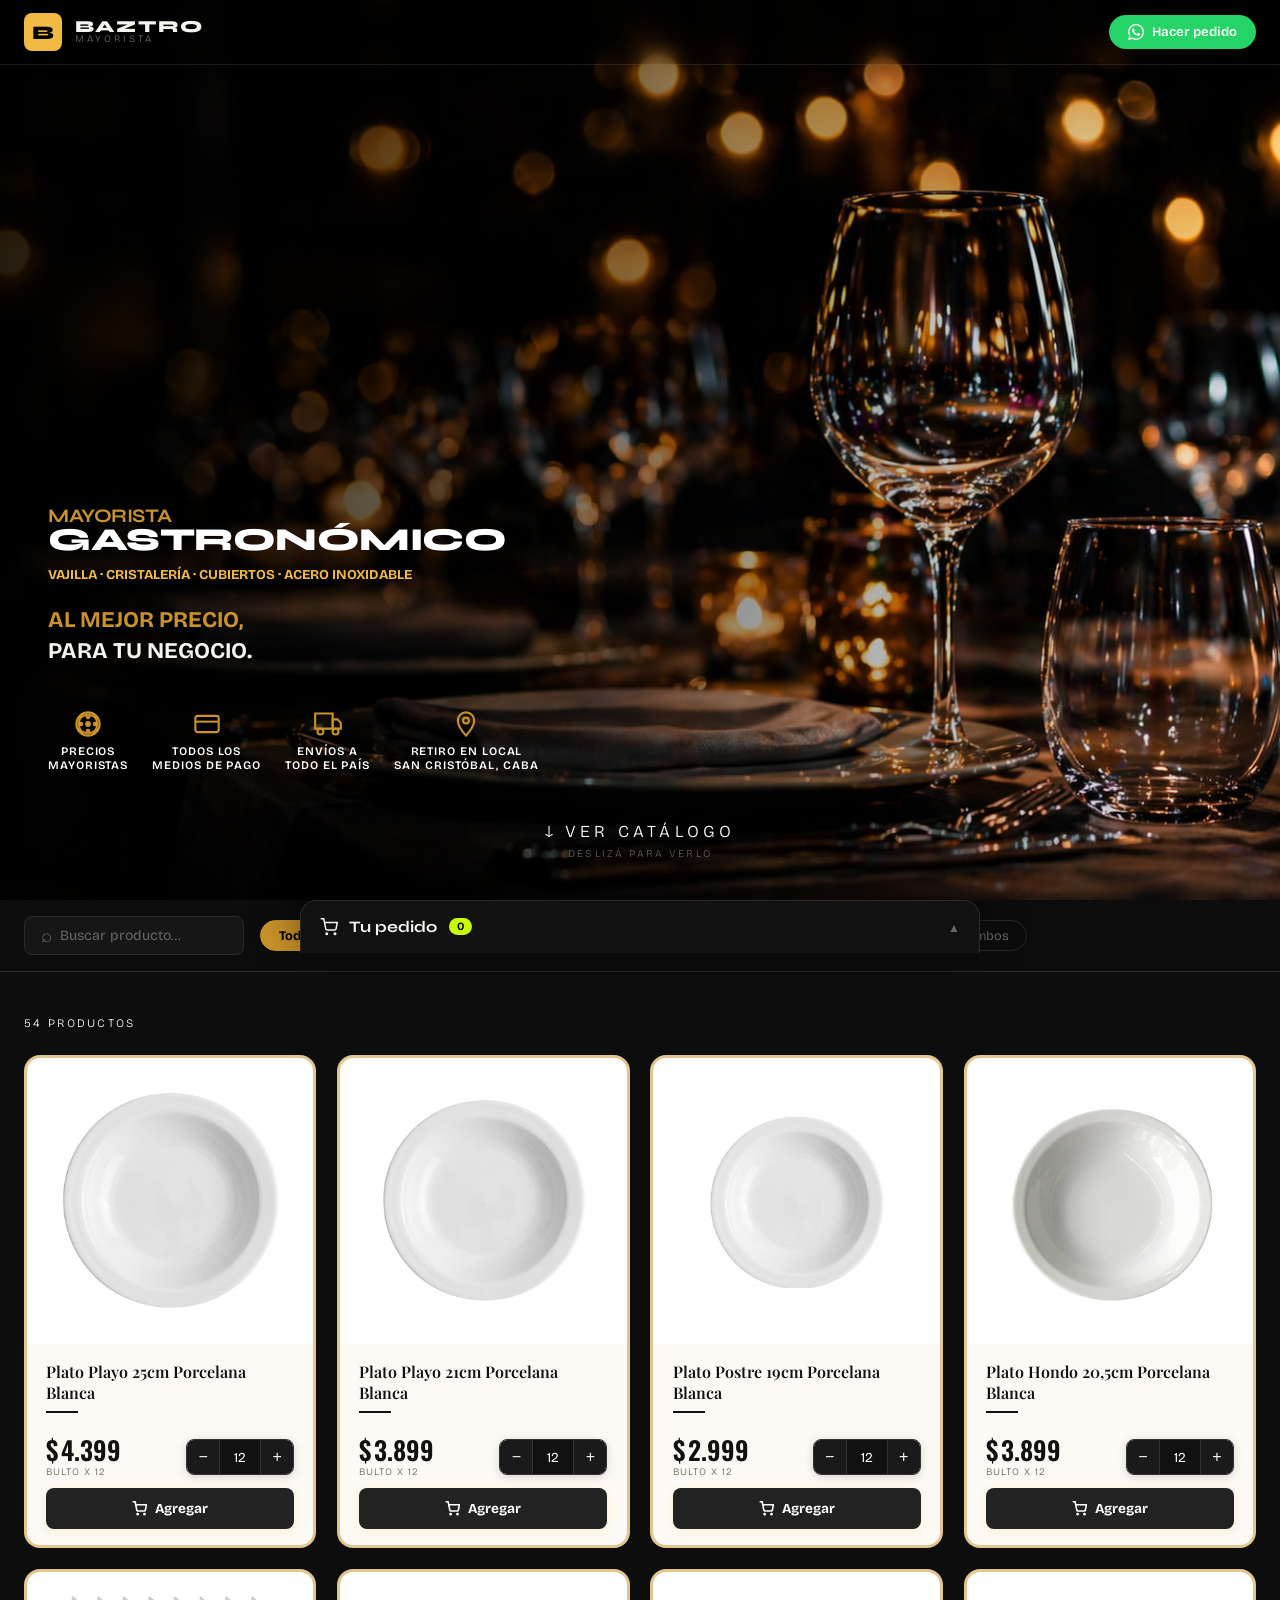
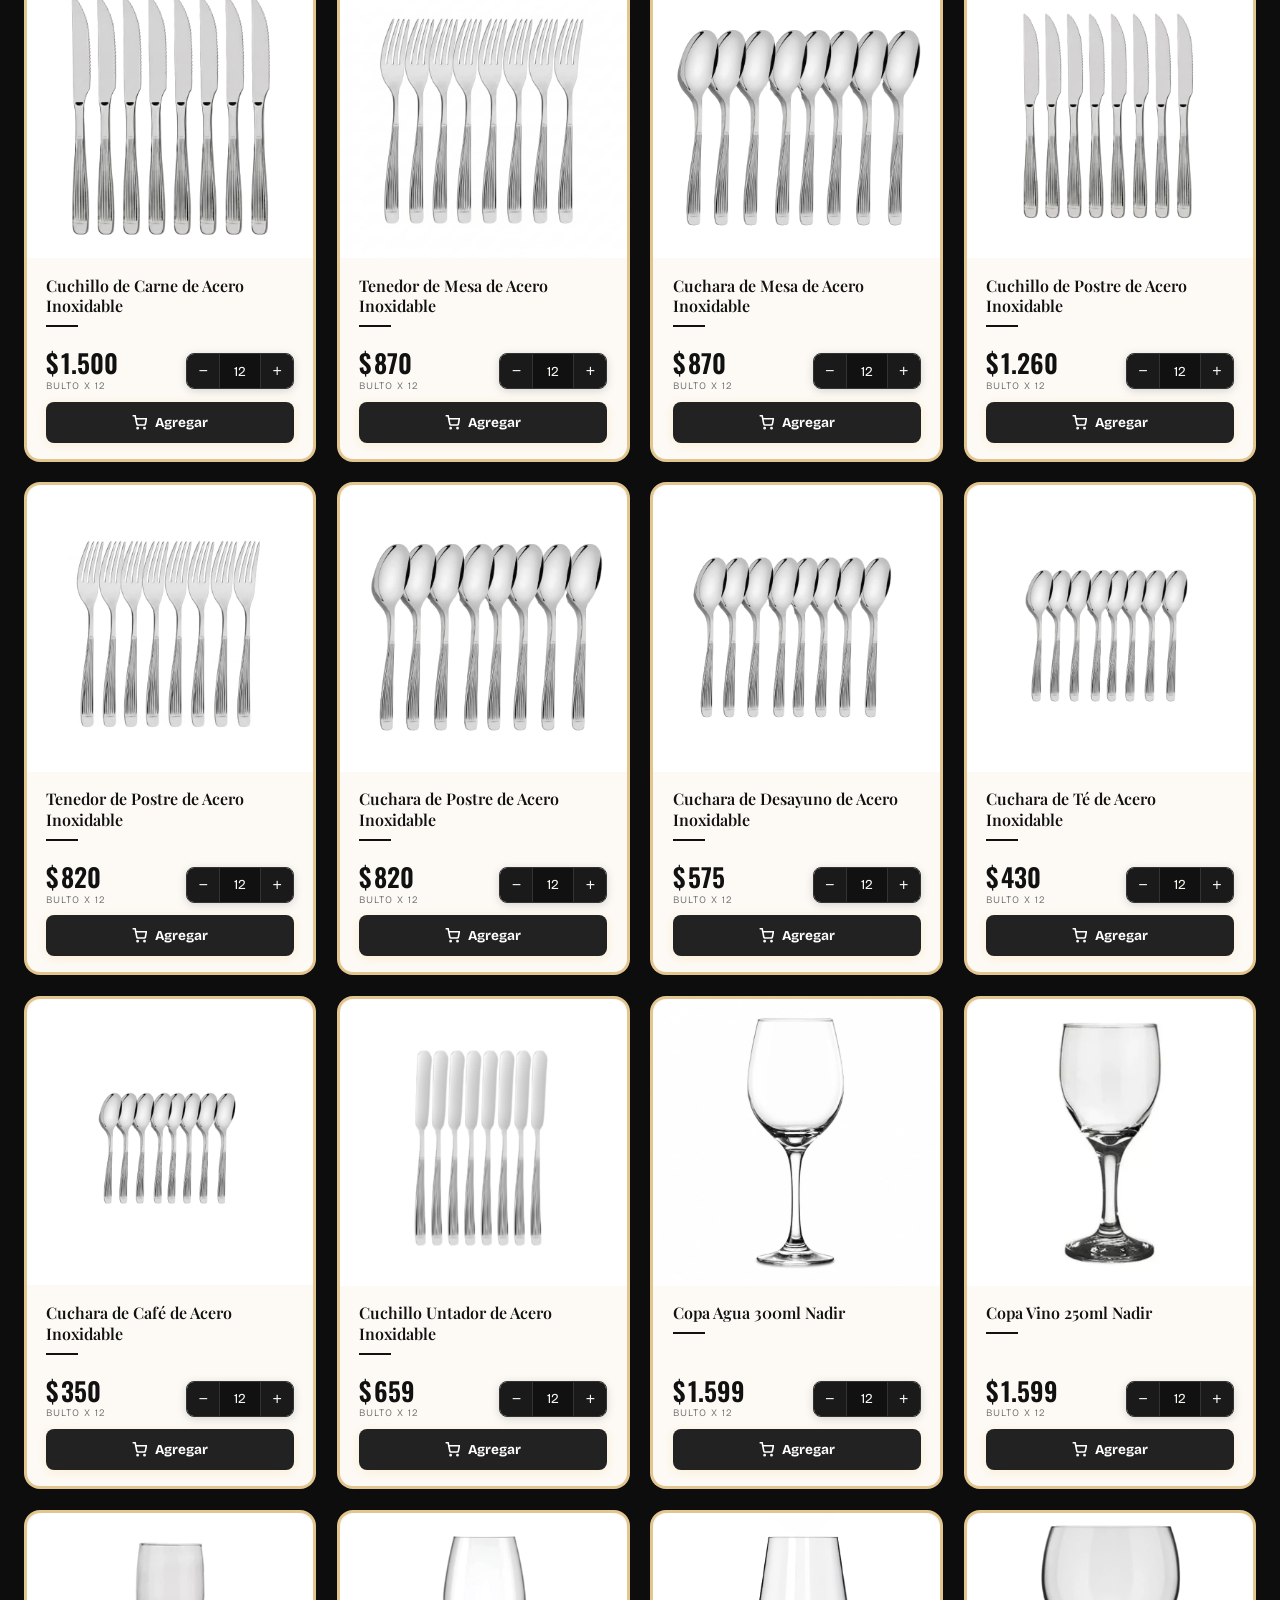
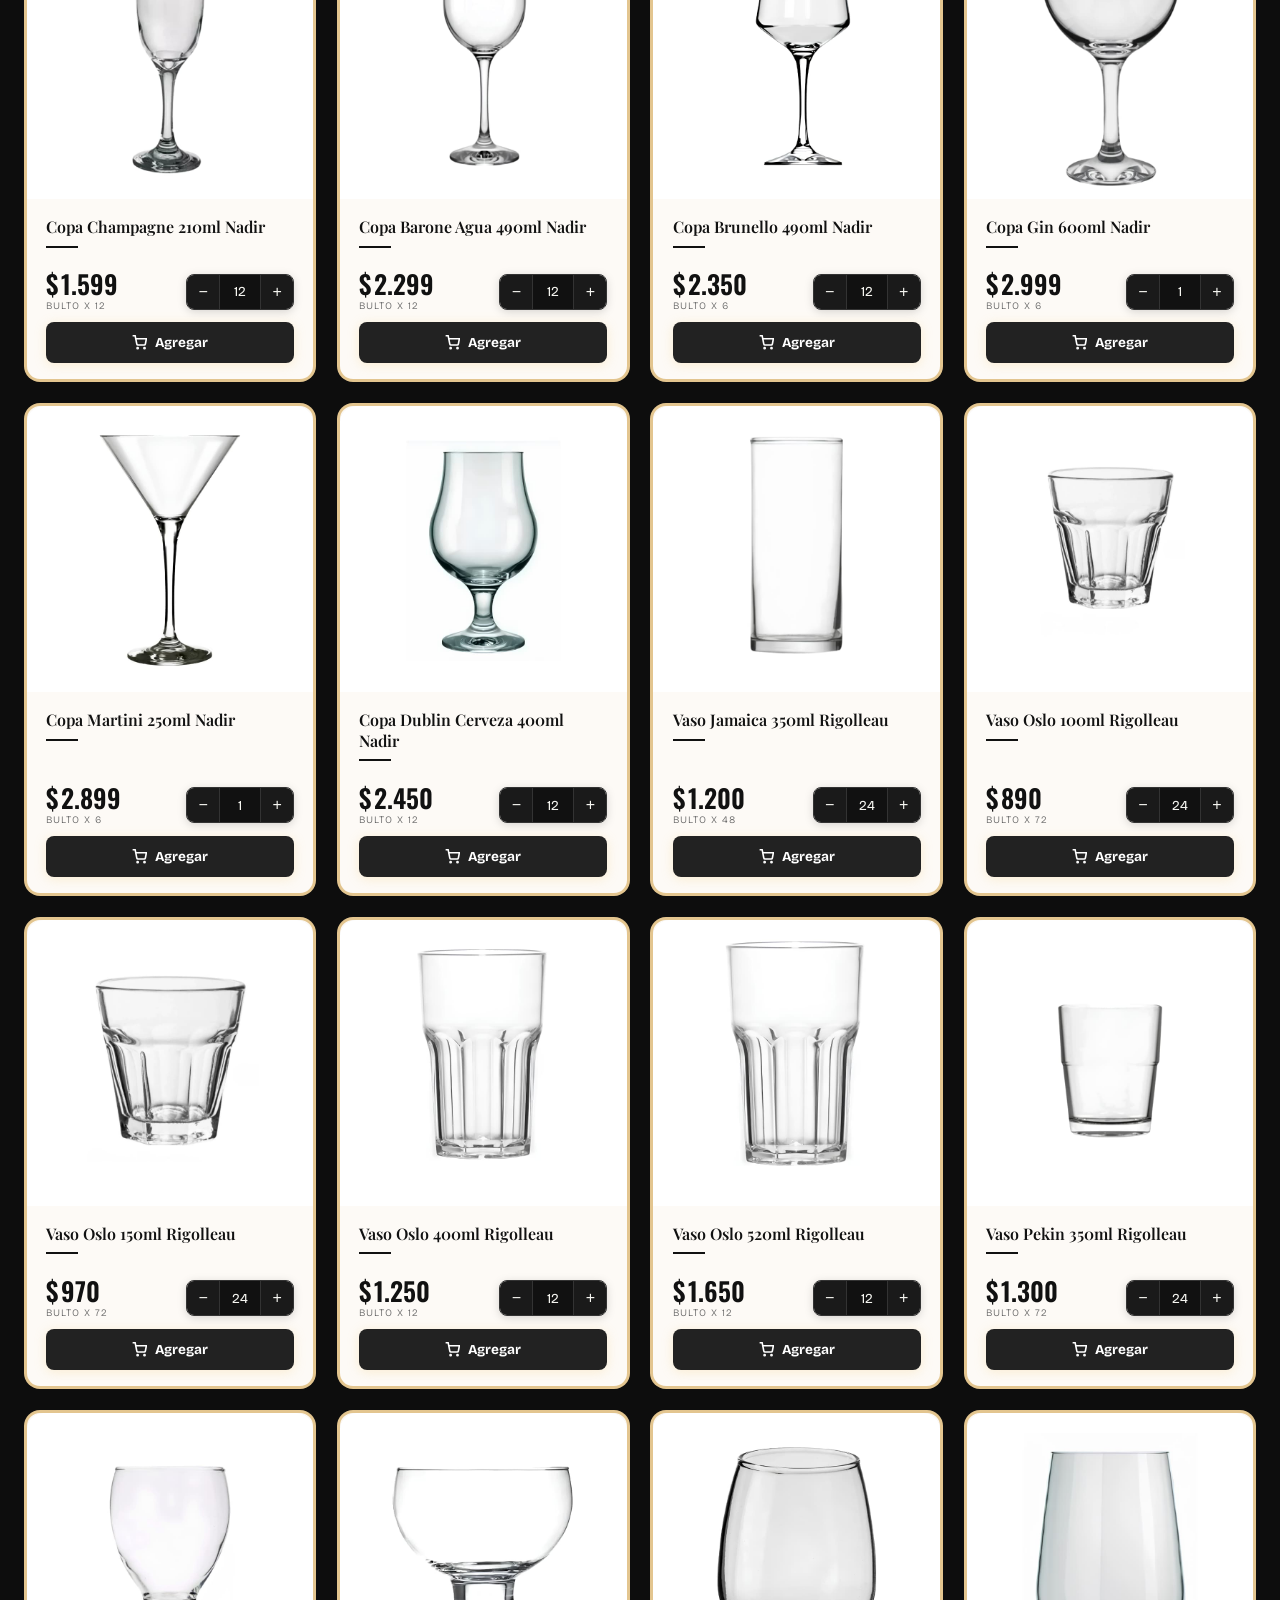
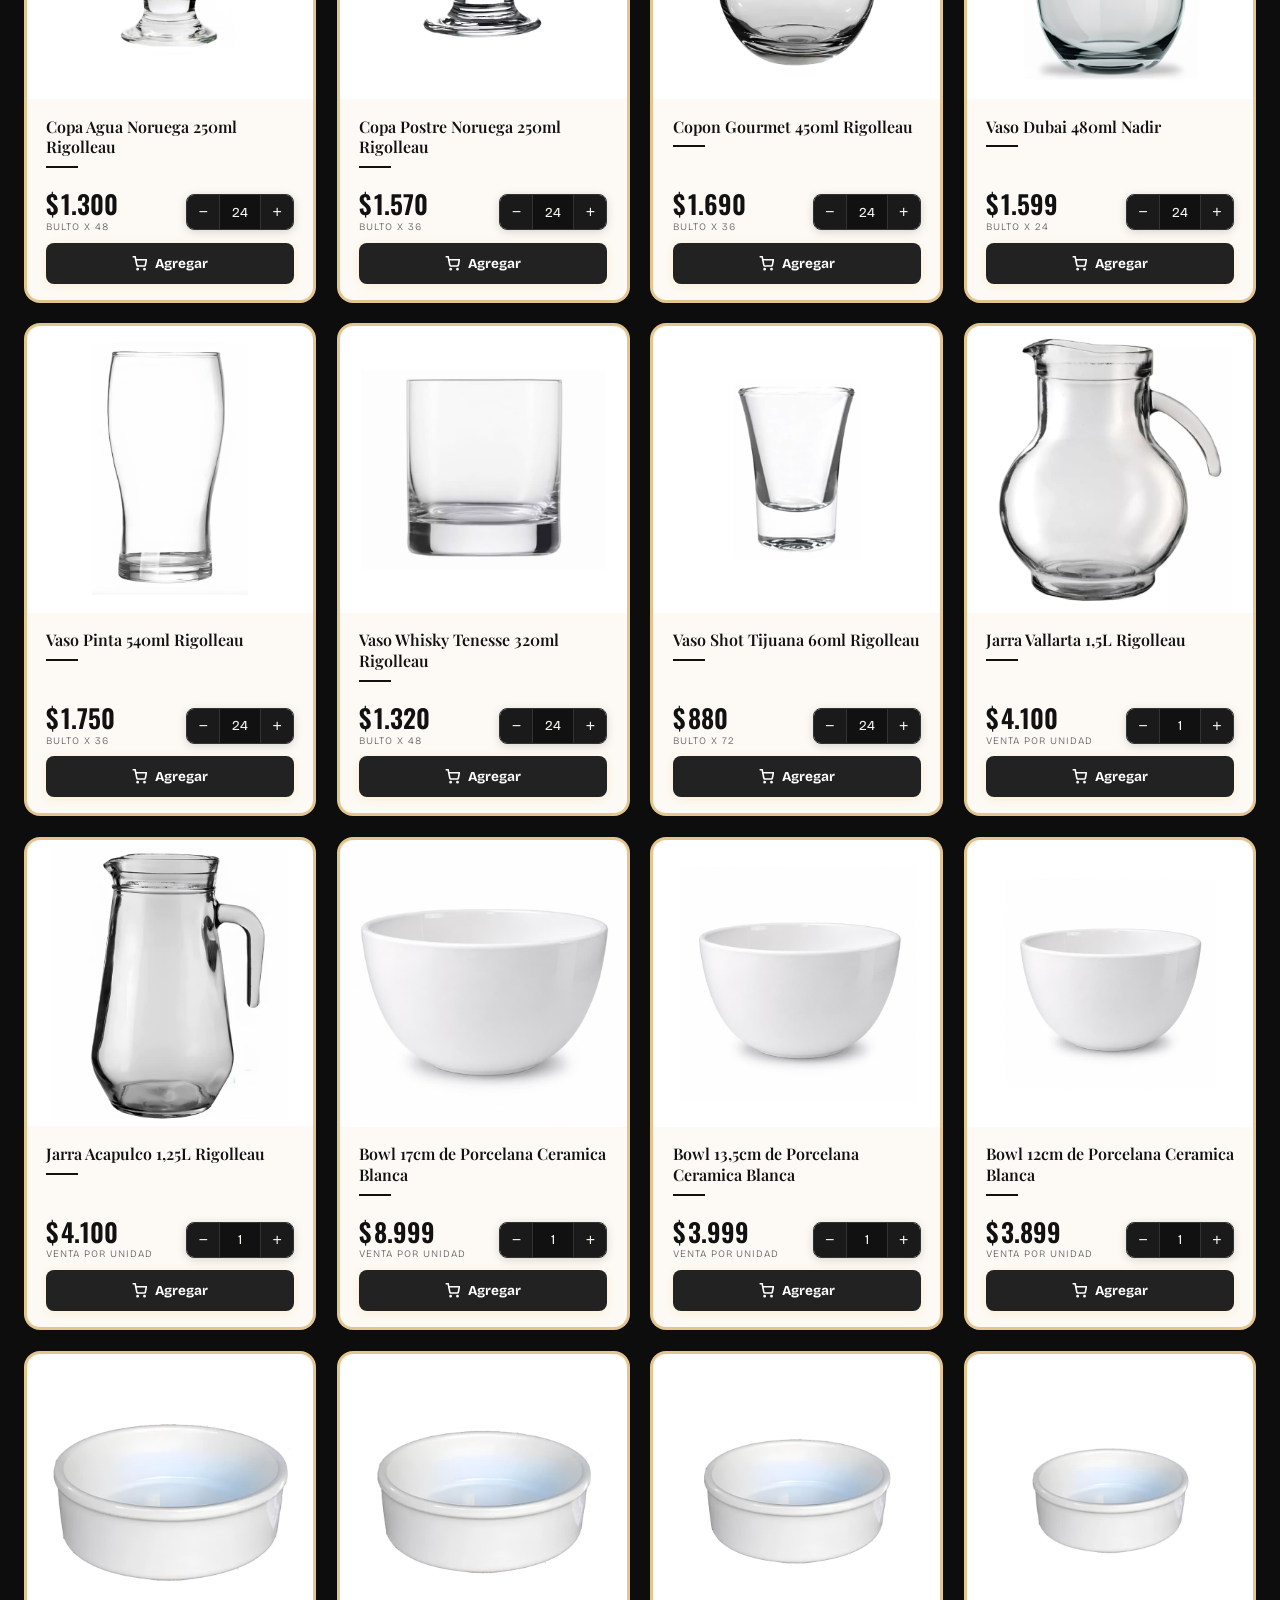
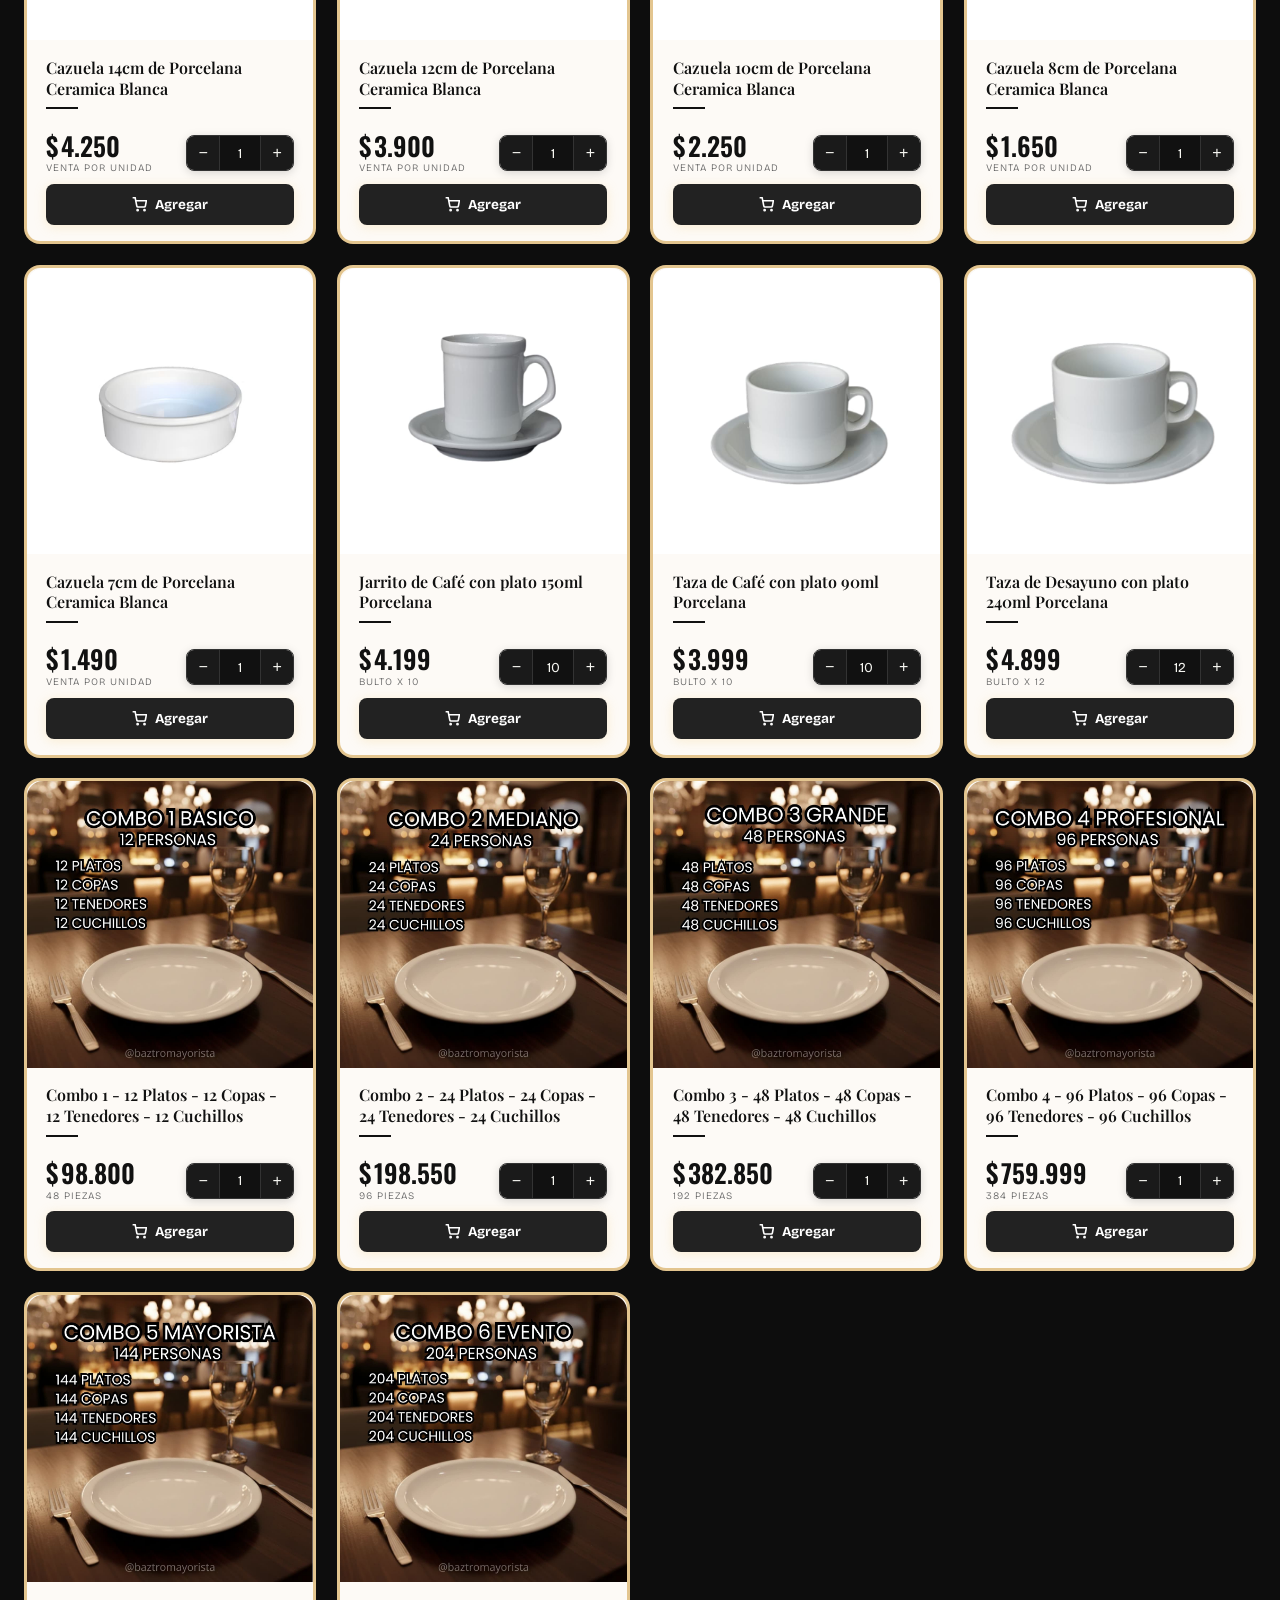
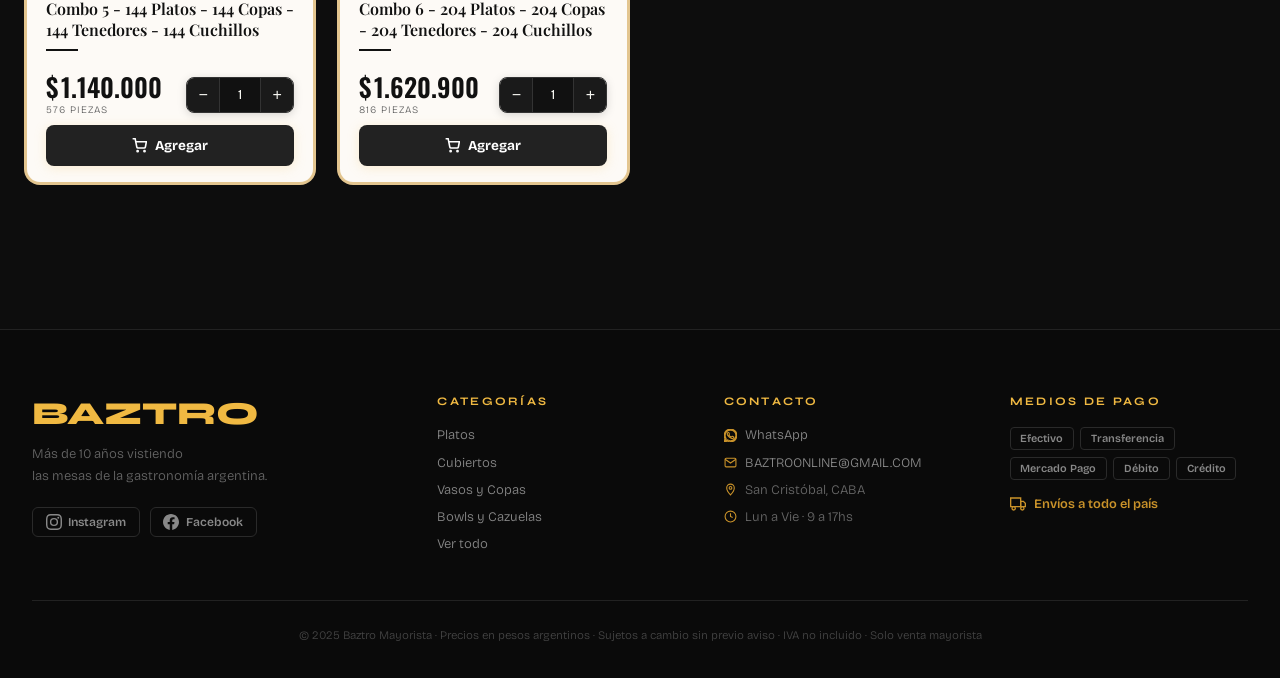
==== index.html @ b4d5a61d "fix: corregi las animaciones y lo del celular" ====
<!DOCTYPE html>
<html lang="es">
<head>
  <meta charset="UTF-8"/>
  <meta name="viewport" content="width=device-width, initial-scale=1.0"/>
  <title>Baztro Mayorista</title>
  <link rel="preconnect" href="https://fonts.googleapis.com">
  <link href="https://fonts.googleapis.com/css2?family=Syne:wght@400;700;800&family=Bricolage+Grotesque:wght@300;400;600;800&family=Oswald:wght@400;600&family=Playfair+Display:wght@600;700&display=swap" rel="stylesheet">
  <link rel="stylesheet" href="style.css"/>
</head>
<body>

  <!-- HERO -->
  <section class="hero" style="background-image: url('/img/header2.jpg')">  
    <header>
    <div class="header-inner">
      <div class="logo">
        <div class="logo-mark">B</div>
        <div class="logo-text">
          <span class="l1">BAZTRO</span>
          <span class="l2">mayorista</span>
        </div>
      </div>
      <a class="wpp-pill" href="https://wa.me/5491168660232?text=Hola!%20Quiero%20hacer%20un%20pedido" target="_blank">
        <svg width="16" height="16" viewBox="0 0 24 24" fill="currentColor"><path d="M17.472 14.382c-.297-.149-1.758-.867-2.03-.967-.273-.099-.471-.148-.67.15-.197.297-.767.966-.94 1.164-.173.199-.347.223-.644.075-.297-.15-1.255-.463-2.39-1.475-.883-.788-1.48-1.761-1.653-2.059-.173-.297-.018-.458.13-.606.134-.133.298-.347.446-.52.149-.174.198-.298.298-.497.099-.198.05-.371-.025-.52-.075-.149-.669-1.612-.916-2.207-.242-.579-.487-.5-.669-.51-.173-.008-.371-.01-.57-.01-.198 0-.52.074-.792.372-.272.297-1.04 1.016-1.04 2.479 0 1.462 1.065 2.875 1.213 3.074.149.198 2.096 3.2 5.077 4.487.709.306 1.262.489 1.694.625.712.227 1.36.195 1.871.118.571-.085 1.758-.719 2.006-1.413.248-.694.248-1.289.173-1.413-.074-.124-.272-.198-.57-.347m-5.421 7.403h-.004a9.87 9.87 0 01-5.031-1.378l-.361-.214-3.741.982.998-3.648-.235-.374a9.86 9.86 0 01-1.51-5.26c.001-5.45 4.436-9.884 9.888-9.884 2.64 0 5.122 1.03 6.988 2.898a9.825 9.825 0 012.893 6.994c-.003 5.45-4.437 9.884-9.885 9.884m8.413-18.297A11.815 11.815 0 0012.05 0C5.495 0 .16 5.335.157 11.892c0 2.096.547 4.142 1.588 5.945L.057 24l6.305-1.654a11.882 11.882 0 005.683 1.448h.005c6.554 0 11.89-5.335 11.893-11.893a11.821 11.821 0 00-3.48-8.413z"/></svg>
        Hacer pedido
      </a>
    </div>
  </header>
    <div class="hero-overlay"></div>
    <div class="hero-content">
      <h1>
        <span class="line1">MAYORISTA</span>
        <span class="line2">GASTRONÓMICO</span>
      </h1>
      <p>VAJILLA · CRISTALERÍA · CUBIERTOS · ACERO INOXIDABLE</p>
      <p class="hero-slogan">AL MEJOR PRECIO,<br><strong>PARA TU NEGOCIO.</strong></p>
    
    <div class="hero-features">
  <div class="hero-feature">
    <svg width="28" height="28" viewBox="0 0 24 24" fill="none" stroke="#C9922A" stroke-width="1.8"><path d="M12 2C6.48 2 2 6.48 2 12s4.48 10 10 10 10-4.48 10-10S17.52 2 12 2zm1 17.93V18c0-.55-.45-1-1-1s-1 .45-1 1v1.93C7.06 19.48 4.52 16.94 4.07 13H6c.55 0 1-.45 1-1s-.45-1-1-1H4.07C4.52 7.06 7.06 4.52 11 4.07V6c0 .55.45 1 1 1s1-.45 1-1V4.07C16.94 4.52 19.48 7.06 19.93 11H18c-.55 0-1 .45-1 1s.45 1 1 1h1.93c-.45 3.94-2.99 6.48-6.93 6.93z"/><circle cx="12" cy="12" r="2.5" fill="#C9922A" stroke="none"/></svg>
    <span>Precios<br>mayoristas</span>
  </div>
  <div class="hero-feature">
    <svg width="28" height="28" viewBox="0 0 24 24" fill="none" stroke="#C9922A" stroke-width="1.8"><rect x="2" y="5" width="20" height="14" rx="2"/><path d="M2 10h20"/></svg>
    <span>Todos los<br>medios de pago</span>
  </div>
  <div class="hero-feature">
    <svg width="28" height="28" viewBox="0 0 24 24" fill="none" stroke="#C9922A" stroke-width="1.8"><path d="M1 3h15v13H1z"/><path d="M16 8h4l3 3v5h-7V8z"/><circle cx="5.5" cy="18.5" r="2.5"/><circle cx="18.5" cy="18.5" r="2.5"/></svg>
    <span>Envíos a<br>todo el país</span>
  </div>
  <div class="hero-feature">
    <svg width="28" height="28" viewBox="0 0 24 24" fill="none" stroke="#C9922A" stroke-width="1.8"><path d="M12 2C8.13 2 5 5.13 5 9c0 5.25 7 13 7 13s7-7.75 7-13c0-3.87-3.13-7-7-7z"/><circle cx="12" cy="9" r="2.5"/></svg>
    <span>Retiro en local<br>San Cristóbal, CABA</span>
  </div>
</div>
</div>
    <div class="hero-scroll-hint">
    <span>↓ ver catálogo</span>
    <span class="scroll-sub">deslizá para verlo</span>
    </div>
  </section>

  <!-- FILTROS -->
  <section class="filters-bar">
    <div class="filters-inner">
      <div class="search-box">
        <span>⌕</span>
        <input id="buscador" type="text" placeholder="Buscar producto…" autocomplete="off"/>
      </div>
      <div class="pills" id="catPills">
        <button class="pill active" data-cat="todos">Todo</button>
        <button class="pill" data-cat="platos">Platos</button> 
        <button class="pill" data-cat="cubiertos">Cubiertos</button>
        <button class="pill" data-cat="vasos_y_copas">Vasos y Copas</button>
        <button class="pill" data-cat="bowls">Bowls y Cazuelas</button>
        <button class="pill" data-cat="cafeteria">Cafetería</button>
        <button class="pill" data-cat="combos">Kits y Combos</button>
      </div>
    </div>
  </section>

  <!-- GRID -->
  <main id="main">
    <div class="grid-header">
      <span id="count-label"></span>
    </div>
    <div class="grid" id="grid"></div>
    <div class="empty" id="empty" style="display:none">
      <div class="empty-icon">🔍</div>
      <p>Sin resultados para esa búsqueda</p>
    </div>
  </main>

  <!-- FOOTER -->
<!-- FOOTER -->
<footer>
  <div class="footer-inner">

    <!-- TOP -->
    <div class="footer-top">
      <div class="footer-brand">
        <div class="footer-logo">BAZTRO</div>
        <p class="footer-slogan">Más de 10 años vistiendo<br>las mesas de la gastronomía argentina.</p>
        <div class="footer-social">
          <a href="https://instagram.com/baztromayorista" target="_blank" class="social-btn">
            <svg width="16" height="16" viewBox="0 0 24 24" fill="currentColor"><path d="M12 2.163c3.204 0 3.584.012 4.85.07 3.252.148 4.771 1.691 4.919 4.919.058 1.265.069 1.645.069 4.849 0 3.205-.012 3.584-.069 4.849-.149 3.225-1.664 4.771-4.919 4.919-1.266.058-1.644.07-4.85.07-3.204 0-3.584-.012-4.849-.07-3.26-.149-4.771-1.699-4.919-4.92-.058-1.265-.07-1.644-.07-4.849 0-3.204.013-3.583.07-4.849.149-3.227 1.664-4.771 4.919-4.919 1.266-.057 1.645-.069 4.849-.069zM12 0C8.741 0 8.333.014 7.053.072 2.695.272.273 2.69.073 7.052.014 8.333 0 8.741 0 12c0 3.259.014 3.668.072 4.948.2 4.358 2.618 6.78 6.98 6.98C8.333 23.986 8.741 24 12 24c3.259 0 3.668-.014 4.948-.072 4.354-.2 6.782-2.618 6.979-6.98.059-1.28.073-1.689.073-4.948 0-3.259-.014-3.667-.072-4.947-.196-4.354-2.617-6.78-6.979-6.98C15.668.014 15.259 0 12 0zm0 5.838a6.162 6.162 0 100 12.324 6.162 6.162 0 000-12.324zM12 16a4 4 0 110-8 4 4 0 010 8zm6.406-11.845a1.44 1.44 0 100 2.881 1.44 1.44 0 000-2.881z"/></svg>
            Instagram
          </a>
          <a href="https://facebook.com/profile.php?id=61582223437308" target="_blank" class="social-btn">
            <svg width="16" height="16" viewBox="0 0 24 24" fill="currentColor"><path d="M24 12.073c0-6.627-5.373-12-12-12s-12 5.373-12 12c0 5.99 4.388 10.954 10.125 11.854v-8.385H7.078v-3.47h3.047V9.43c0-3.007 1.792-4.669 4.533-4.669 1.312 0 2.686.235 2.686.235v2.953H15.83c-1.491 0-1.956.925-1.956 1.874v2.25h3.328l-.532 3.47h-2.796v8.385C19.612 23.027 24 18.062 24 12.073z"/></svg>
            Facebook
          </a>
        </div>
      </div>

      <div class="footer-col">
        <h4>Categorías</h4>
        <ul>
          <li><a href="#" onclick="filtrarDesdeFooter('platos')">Platos</a></li>
          <li><a href="#" onclick="filtrarDesdeFooter('cubiertos')">Cubiertos</a></li>
          <li><a href="#" onclick="filtrarDesdeFooter('vasos')">Vasos y Copas</a></li>
          <li><a href="#" onclick="filtrarDesdeFooter('otros')">Bowls y Cazuelas</a></li>
          <li><a href="#" onclick="filtrarDesdeFooter('todos')">Ver todo</a></li>
        </ul>
      </div>

      <div class="footer-col">
        <h4>Contacto</h4>
        <ul>
          <li>
            <svg width="13" height="13" viewBox="0 0 24 24" fill="none" stroke="currentColor" stroke-width="2"><path d="M17.472 14.382c-.297-.149-1.758-.867-2.03-.967-.273-.099-.471-.148-.67.15-.197.297-.767.966-.94 1.164-.173.199-.347.223-.644.075-.297-.15-1.255-.463-2.39-1.475-.883-.788-1.48-1.761-1.653-2.059-.173-.297-.018-.458.13-.606.134-.133.298-.347.446-.52.149-.174.198-.298.298-.497.099-.198.05-.371-.025-.52-.075-.149-.669-1.612-.916-2.207-.242-.579-.487-.5-.669-.51-.173-.008-.371-.01-.57-.01-.198 0-.52.074-.792.372-.272.297-1.04 1.016-1.04 2.479 0 1.462 1.065 2.875 1.213 3.074.149.198 2.096 3.2 5.077 4.487.709.306 1.262.489 1.694.625.712.227 1.36.195 1.871.118.571-.085 1.758-.719 2.006-1.413.248-.694.248-1.289.173-1.413-.074-.124-.272-.198-.57-.347m-5.421 7.403h-.004a9.87 9.87 0 01-5.031-1.378l-.361-.214-3.741.982.998-3.648-.235-.374a9.86 9.86 0 01-1.51-5.26c.001-5.45 4.436-9.884 9.888-9.884 2.64 0 5.122 1.03 6.988 2.898a9.825 9.825 0 012.893 6.994c-.003 5.45-4.437 9.884-9.885 9.884m8.413-18.297A11.815 11.815 0 0012.05 0C5.495 0 .16 5.335.157 11.892c0 2.096.547 4.142 1.588 5.945L.057 24l6.305-1.654a11.882 11.882 0 005.683 1.448h.005c6.554 0 11.89-5.335 11.893-11.893a11.821 11.821 0 00-3.48-8.413z"/></svg>
            <a href="https://wa.me/5491168660232" target="_blank">WhatsApp</a>
          </li>
          <li>
            <svg width="13" height="13" viewBox="0 0 24 24" fill="none" stroke="currentColor" stroke-width="2"><path d="M4 4h16c1.1 0 2 .9 2 2v12c0 1.1-.9 2-2 2H4c-1.1 0-2-.9-2-2V6c0-1.1.9-2 2-2z"/><polyline points="22,6 12,13 2,6"/></svg>
            <a href="mailto:BAZTROONLINE@GMAIL.COM">BAZTROONLINE@GMAIL.COM</a>
          </li>
          <li>
            <svg width="13" height="13" viewBox="0 0 24 24" fill="none" stroke="currentColor" stroke-width="2"><path d="M12 2C8.13 2 5 5.13 5 9c0 5.25 7 13 7 13s7-7.75 7-13c0-3.87-3.13-7-7-7z"/><circle cx="12" cy="9" r="2.5"/></svg>
            San Cristóbal, CABA
          </li>
          <li>
            <svg width="13" height="13" viewBox="0 0 24 24" fill="none" stroke="currentColor" stroke-width="2"><circle cx="12" cy="12" r="10"/><polyline points="12 6 12 12 16 14"/></svg>
            Lun a Vie · 9 a 17hs
          </li>
        </ul>
      </div>

      <div class="footer-col">
        <h4>Medios de pago</h4>
        <div class="footer-pagos">
          <span class="pago-pill">Efectivo</span>
          <span class="pago-pill">Transferencia</span>
          <span class="pago-pill">Mercado Pago</span>
          <span class="pago-pill">Débito</span>
          <span class="pago-pill">Crédito</span>
        </div>
        <div class="footer-envio">
          <svg width="16" height="16" viewBox="0 0 24 24" fill="none" stroke="#C9922A" stroke-width="2"><path d="M1 3h15v13H1z"/><path d="M16 8h4l3 3v5h-7V8z"/><circle cx="5.5" cy="18.5" r="2.5"/><circle cx="18.5" cy="18.5" r="2.5"/></svg>
          <span>Envíos a todo el país</span>
        </div>
      </div>
    </div>

    <!-- BOTTOM -->
    <div class="footer-bottom">
      <p>© 2025 Baztro Mayorista · Precios en pesos argentinos · Sujetos a cambio sin previo aviso · IVA no incluido · Solo venta mayorista</p>
    </div>

  </div>
</footer>
<!-- CARRITO FLOTANTE -->
<div class="carrito-bar" id="carrito-bar">
  <div class="carrito-header" id="carrito-toggle">
    <div class="carrito-header-left">
      <svg width="18" height="18" viewBox="0 0 24 24" fill="none" stroke="currentColor" stroke-width="2"><circle cx="9" cy="21" r="1"/><circle cx="20" cy="21" r="1"/><path d="M1 1h4l2.68 13.39a2 2 0 0 0 2 1.61h9.72a2 2 0 0 0 2-1.61L23 6H6"/></svg>
      <span>Tu pedido</span>
      <span class="carrito-badge" id="carrito-badge">0</span>
    </div>
    <div class="carrito-header-right">
      <span class="carrito-chevron">▲</span>
    </div>
  </div>
  <div class="carrito-body">
    <div class="carrito-lista" id="carrito-lista"></div>
    <div class="carrito-footer">
      <div class="descuento-bar-wrap" id="descuento-wrap"></div>
      <div class="carrito-total-row">
        <span>Total</span>
        <span class="carrito-total" id="carrito-total">$0</span>
      </div>
      <button class="carrito-wpp-btn" onclick="enviarPorWpp()">
        Enviar pedido por WhatsApp
      </button>
    </div>
  </div>
</div>
  <script src="app.js"></script>
</body>
</html>
---- style.css ----
/* ── RESET ─────────────────────────────────────────────────── */
*, *::before, *::after { box-sizing: border-box; margin: 0; padding: 0; }

/* ── TOKENS ────────────────────────────────────────────────── */
:root {
  --bg:        #0D0D0D;
  --lime:      #C8FF00;
  --coral:     #FF4D2E;
  --sky:       #00C2FF;
  --violet:    #8B5CF6;
  --pink:      #FF2D78;
  --amber:     #FFAA00;
  --white:     #F5F5F0;
  --surface:   #161616;
  --border:    #2A2A2A;
  --muted:     #666;
  --wpp:       #25D366;
  --color-bg: #F5EFE6;          /* fondo claro cálido */
  --color-surface: #FFFFFF;
  --doradofuerte: #C9922A;
  --doradoliviano: #F0B942;
  --color-text: #2E2E2E;
  --color-text-light: #6B6B6B;

  --color-accent: #C89B7B;      /* detalle elegante */

  --font-disp: 'Syne', sans-serif;
  --font-body: 'Bricolage Grotesque', sans-serif;

  /* per-category accent — cycled in JS via data-accent */
  --accent: var(--lime);
}

html { scroll-behavior: smooth; }

body {
  background: var(--bg);
  color: var(--white);
  font-family: var(--font-body);
  font-weight: 300;
  overflow-x: hidden;
  cursor: default;
}

/* ── NOISE OVERLAY ─────────────────────────────────────────── */
.noise {
  pointer-events: none;
  position: fixed;
  inset: 0;
  z-index: 9999;
  opacity: .028;
  background-image: url("data:image/svg+xml,%3Csvg viewBox='0 0 256 256' xmlns='http://www.w3.org/2000/svg'%3E%3Cfilter id='noise'%3E%3CfeTurbulence type='fractalNoise' baseFrequency='0.9' numOctaves='4' stitchTiles='stitch'/%3E%3C/filter%3E%3Crect width='100%25' height='100%25' filter='url(%23noise)'/%3E%3C/svg%3E");
  background-size: 128px;
}

/* ── HEADER ────────────────────────────────────────────────── */
header {
  position: relative;
  z-index: 2;
  width: 100%;
  background: transparent;
  border-bottom: 1px solid rgba(255,255,255,.1);
  backdrop-filter: blur(8px);
  flex-shrink: 0;
  /* esto lo saca del flujo normal del hero y lo pega arriba */
  position: absolute;
  top: 0;
  left: 0;
}

.header-inner {
  max-width: 1280px;
  margin: 0 auto;
  padding: 0 1.5rem;
  height: 64px;
  display: flex;
  align-items: center;
  justify-content: space-between;
}

.logo { 
  display: flex; align-items: center; gap: .8rem;
}

.logo-mark {
  width: 38px; height: 38px;
  background: var(--doradoliviano);
  color: #000;
  font-family: var(--font-disp);
  font-weight: 800;
  font-size: 1.2rem;
  display: flex; align-items: center; justify-content: center;
  border-radius: 8px;
  flex-shrink: 0;
}

.logo-text { display: flex; flex-direction: column; line-height: 1; }
.l1 {
  font-family: var(--font-disp);
  font-size: 1.05rem;
  font-weight: 800;
  letter-spacing: .1em;
  color: var(--white);
}
.l2 {
  font-size: .62rem;
  letter-spacing: .3em;
  color: var(--muted);
  text-transform: uppercase;
}

.wpp-pill {
  display: flex; align-items: center; gap: .5rem;
  background: var(--wpp);
  color: #fff;
  text-decoration: none;
  font-family: var(--font-body);
  font-size: .82rem;
  font-weight: 600;
  padding: .55rem 1.2rem;
  border-radius: 99px;
  transition: transform .15s, box-shadow .15s;
  box-shadow: 0 0 0 0 rgba(37,211,102,0);
}
.wpp-pill:hover {
  transform: translateY(-2px);
  box-shadow: 0 6px 24px rgba(37,211,102,.4);
}

/* ── HERO ──────────────────────────────────────────────────── */
.hero {
  position: relative;
  min-height: 100svh;
  display: flex;
  flex-direction: column;
  justify-content: flex-end;
  align-items: flex-start;
  padding: 4rem 0;
  overflow: hidden;
  background-size: cover;
  background-position: 80% center;
  background-repeat: no-repeat;
  background-color: #111;
  image-rendering: high-quality;
  
}

.hero-overlay {
  position: absolute;
  inset: 0;
  background: linear-gradient(
    to right,
    rgba(0,0,0,.85) 0%,
    rgba(0,0,0,.5) 45%,
    rgba(0,0,0,0) 100%
  );
  z-index: 1;
}

.hero-content {
  position: relative;
  z-index: 2;
  text-align: left;
  padding: 2rem 3rem 4rem;
  max-width: 60%;
}

.hero-scroll-hint {
  position: absolute;
  bottom: 2.5rem;
  left: 50%;
  transform: translateX(-50%);
  font-size: 1.05rem;
  letter-spacing: .25em;
  text-transform: uppercase;
  color: white;
  z-index: 2;
  animation: bounce 2s ease-in-out infinite;
  text-align: center;
}

.scroll-sub {
  display: block;
  font-size: .65rem;
  letter-spacing: .2em;
  text-transform: uppercase;
  color: rgba(255,255,255,.35);
  margin-top: .3rem;
}

h1 {
  font-family: var(--font-disp);
  font-weight: 800;
  line-height: .95;
  letter-spacing: -.02em;
}

.line1 {
  display: block;
  font-size: clamp(1.2rem, 1vw, 3rem);
  color: var(--doradofuerte);
  font-weight: 700;
  animation: fadeUp .6s .1s ease both;
}

.line2 {
  display: block;
  font-size: clamp(1.8rem, 2.5vw, 3rem);
  color: white;
  animation: fadeUp .6s .2s ease both;
  margin-bottom: 0.5rem;
}

.hero-content p:first-of-type {
  font-size: .85rem;
  color: var(--doradoliviano);
  line-height: 1.8;
  font-weight: 700;
  animation: fadeUp .6s .4s ease both;
  margin-bottom: 1rem;
}

.hero-slogan {
  margin-top: 1rem;
  font-size: clamp(1rem, 2.5vw, 1.4rem);
  color: var(--doradofuerte);
  line-height: 1.4;
  font-weight: 700;
}

.hero-slogan strong {
  color: var(--white);
  font-weight: 700;
}

.hero-features {
  display: flex;
  gap: 1.5rem;
  margin-top: 1.5rem;
  padding-top: 1.2rem;
}

.hero-feature {
  display: flex;
  flex-direction: column;
  align-items: center;
  gap: .4rem;
  font-size: .72rem;
  font-weight: 600;
  text-align: center;
  color: white;
  text-transform: uppercase;
  letter-spacing: .08em;
}

.hf-icon {
  font-size: 1.4rem;
}

@keyframes bounce {
  0%,100% { transform: translateX(-50%) translateY(0); }
  50%      { transform: translateX(-50%) translateY(6px); }
}

@keyframes fadeUp {
  from { opacity: 0; transform: translateY(24px); }
  to   { opacity: 1; transform: translateY(0); }
}

/* ── MOBILE ─────────────────────────────────────────────────── */
@media (max-width: 768px) {
    .hero {
    background-position: center;
    justify-content: center;
    min-height: 100svh;
    padding: 5rem 0 3rem;
  }
    .line2 {
    font-size: 1.6rem;
  }
  .grid {
    grid-template-columns: 1fr;
  }
  .hero-content {
    max-width: 100%;
    padding: 2rem 1rem;
  }
  .hero-overlay {
    background: linear-gradient(
      to bottom,
      rgba(0,0,0,.6) 0%,
      rgba(0,0,0,.85) 100%
    );
  }
  .hero-features {
    gap: 1rem;
  }
  .hero-feature {
    font-size: .62rem;
  }
  .add-btn {
  padding: .55rem;
  font-size: .75rem;
}

.qty-btn {
  width: 26px;
  height: 28px;
  font-size: .85rem;
}

.qty-input {
  width: 32px;
  height: 28px;
  font-size: .75rem;
}
}
/* ── FILTERS BAR ───────────────────────────────────────────── */
.filters-bar {
  position:static;
  top: 64px;
  z-index: 400;
  background: rgba(13,13,13,.9);
  backdrop-filter: blur(12px);
  border-bottom: 1px solid var(--border);
}

.filters-inner {
  max-width: 1280px;
  margin: 0 auto;
  padding: 1rem 1.5rem;
  display: flex;
  gap: 1rem;
  align-items: center;
  flex-wrap: wrap;
}

.search-box {
  display: flex;
  align-items: center;
  gap: .5rem;
  background: var(--surface);
  border: 1px solid var(--border);
  border-radius: 8px;
  padding: .55rem 1rem;
  flex: 0 0 220px;
  transition: border-color .2s;
}
.search-box:focus-within { border-color: var(--amber); }

.search-box span {
  font-size: 1.2rem;
  color: var(--muted);
  line-height: 1;
}

#buscador {
  background: transparent;
  border: none;
  outline: none;
  color: var(--white);
  font-family: var(--font-body);
  font-size: .88rem;
  width: 100%;
}
#buscador::placeholder { color: var(--muted); }

.pills { display: flex; gap: .45rem; flex-wrap: wrap; }

.pill {
  padding: .45rem 1.1rem;
  border-radius: 99px;
  border: 1.5px solid var(--border);
  background: transparent;
  color: var(--muted);
  font-family: var(--font-body);
  font-size: .8rem;
  font-weight: 400;
  cursor: pointer;
  transition: all .18s;
  white-space: nowrap;
}
.pill:hover { border-color: var(--doradoliviano); color: var(--doradoliviano); }
.pill.active {
  background: var(--doradofuerte);
  border-color: var(--doradofuerte);
  color: #000;
  font-weight: 700;
}

/* ── MAIN / GRID ───────────────────────────────────────────── */
main {
  max-width: 1280px;
  margin: 0 auto;
  padding: 2.5rem 1.5rem 5rem;
}

.grid-header {
  margin-bottom: 1.5rem;
}

#count-label {
  font-size: .72rem;
  text-transform: uppercase;
  letter-spacing: .2em;
  color: var(--white);
}

.grid {
  display: grid;
  grid-template-columns: repeat(4, 1fr);
  gap: 1.3rem;
  background: transparent;
  border: none;
  border-radius: 0;
  overflow: visible;
}

/* ── CARD ──────────────────────────────────────────────────── */
.card {
  background: #FDFAF6;
  display: flex;
  border-radius: 16px;
  border: 3px solid #C9922A80;;
  flex-direction: column;
  position: relative;

}

.card:hover {
  border-color: #C9922A;
  box-shadow: 0 8px 24px rgba(0,0,0,.15), 0 0 0 1px #C9922A;
}

.card::before {
  content: '';
  position: absolute;
  top: 0;
  left: 0;
  right: 0;
  height: 3px;
  background: linear-gradient(90deg, #F0B942, #C9922A);;
  opacity: 0;
  transition: opacity .3s;
  z-index: 3;
}

.card:hover::before {
  opacity: 1;
}



.card-topbar { display: none; }

/* foto del producto */
.card-photo {
  width: 100%;
  aspect-ratio: 1 / 1;
  overflow: hidden;
  background: #EAE7E2 ;
  position: relative;
  flex-shrink: 0;
  border-radius: 16px 16px 0 0;
  overflow: hidden;
}


.card-photo img {
  width: 100%;
  height: 100%;
  object-fit: contain;
  display: block;

  transition: transform .4s ease;
}
.card:hover .card-photo img { transform: scale(1.05); }

.card-photo::after {
  content: attr(data-fallback);
  position: absolute;
  inset: 0;
  display: flex;
  align-items: center;
  justify-content: center;
  font-size: 2.8rem;
  opacity: 0;
  transition: opacity .2s;
}
.card-photo.img-error::after { opacity: 1; }

/* BADGE */
.card-badge {
  position: absolute;
  top: .8rem;
  left: .8rem;
  font-size: .65rem;
  font-weight: 600;
  letter-spacing: .12em;
  text-transform: uppercase;
  padding: .3rem .7rem;
  border-radius: 6px;
  z-index: 2;
}
.card-badge.mas-vendido { background: black; color: white; }
.card-badge.oferta      { background: black; color: white; }
.card-badge.nuevo       { background: black; color: white; }
.card-badge.ultimos     { background: black; color: white;}

.card-inner {
  padding: 1.1rem 1.2rem 1rem;
  display: flex;
  flex-direction: column;
  gap: .45rem;
  flex: 1;
}

.card-name {
  font-family: 'Playfair Display', serif;
  font-size: 1rem;
  font-weight: 600;
  line-height: 1.3;
  color: #111;
}

.card-name::after {
  content: '';
  display: block;
  width: 32px;
  height: 2px;
  background: #111;
  margin-top: .5rem;
}

.card-bottom {
  margin-top: auto;
  padding-top: 1rem;
  display: flex;
  flex-direction: column;
  gap: .6rem;
}

.card-price {
  display: flex;
  flex-direction: column;
}

.price-num {
  font-family: 'Oswald', sans-serif;
  font-weight: 600;
  font-size: 1.6rem;
  color: #111;
  line-height: 1;
}

.price-unit {
  font-size: .62rem;
  color: var(--muted);
  margin-top: .25rem;
  text-transform: uppercase;
  letter-spacing: .1em;
}



/* ── EMPTY ─────────────────────────────────────────────────── */
.empty {
  text-align: center;
  padding: 5rem 0;
}
.empty-icon { font-size: 3.5rem; margin-bottom: 1rem; }
.empty p { color: var(--muted); font-size: .95rem; }

/* ── FOOTER ────────────────────────────────────────────────── */
footer {
  background: #0a0a0a;
  border-top: 1px solid #222;
  padding: 4rem 2rem 2rem;
  margin-top: 4rem;
}

.footer-inner {
  max-width: 1280px;
  margin: 0 auto;
}

.footer-top {
  display: grid;
  grid-template-columns: 1.5fr 1fr 1fr 1fr;
  gap: 3rem;
  padding-bottom: 3rem;
  border-bottom: 1px solid #222;
}

.footer-logo {
  font-family: var(--font-disp);
  font-size: 2rem;
  font-weight: 800;
  color: #F0B942;
  margin-bottom: .6rem;
}

.footer-slogan {
  font-size: .82rem;
  color: #666;
  line-height: 1.7;
  margin-bottom: 1.2rem;
}

.footer-social {
  display: flex;
  gap: .6rem;
}

.social-btn {
  display: flex;
  align-items: center;
  gap: .4rem;
  font-size: .75rem;
  font-weight: 600;
  color: #888;
  text-decoration: none;
  border: 1px solid #2a2a2a;
  padding: .4rem .8rem;
  border-radius: 6px;
  transition: border-color .2s, color .2s;
}
.social-btn:hover { border-color: #C9922A; color: #C9922A; }

.footer-col h4 {
  font-family: var(--font-disp);
  font-size: .72rem;
  font-weight: 700;
  letter-spacing: .2em;
  text-transform: uppercase;
  color: #F0B942;
  margin-bottom: 1.2rem;
}

.footer-col ul {
  list-style: none;
  display: flex;
  flex-direction: column;
  gap: .7rem;
}

.footer-col ul li {
  display: flex;
  align-items: center;
  gap: .5rem;
  font-size: .82rem;
  color: #666;
}

.footer-col ul li svg { flex-shrink: 0; stroke: #C9922A; }

.footer-col ul li a {
  color: #888;
  text-decoration: none;
  transition: color .2s;
}
.footer-col ul li a:hover { color: #F0B942; }

.footer-pagos {
  display: flex;
  flex-wrap: wrap;
  gap: .4rem;
  margin-bottom: 1rem;
}

.pago-pill {
  font-size: .68rem;
  font-weight: 600;
  color: #888;
  border: 1px solid #2a2a2a;
  padding: .25rem .6rem;
  border-radius: 4px;
}

.footer-envio {
  display: flex;
  align-items: center;
  gap: .5rem;
  font-size: .8rem;
  color: #C9922A;
  font-weight: 600;
  margin-top: .5rem;
}

.footer-bottom {
  padding-top: 1.5rem;
  text-align: center;
}

.footer-bottom p {
  font-size: .72rem;
  color: #444;
  line-height: 1.8;
}

@media (max-width: 768px) {
  .footer-top {
    grid-template-columns: 1fr 1fr;
    gap: 2rem;
  }
}

@media (max-width: 480px) {
  .footer-top {
    grid-template-columns: 1fr;
  }
}
/* ── RESPONSIVE ────────────────────────────────────────────── */
@media (max-width: 600px) {
  .grid {
    grid-template-columns: 1fr 1fr;
  }
}

/* ── QUANTITY CONTROL ────────────────────────────────────────── */
.card-actions {
  display: flex;
  flex-direction: column;
  gap: .5rem;
}

.card-actions-row {
  display: flex;
  align-items: center;
  justify-content: space-between;
  gap: .5rem;
}

.qty-control {
  display: flex;
  align-items: center;
  border: 1px solid #333;
  border-radius: 8px;
  overflow: hidden;
  filter: drop-shadow(0 2px 4px rgba(0,0,0,.15));
  transition: filter .3s;
}

.qty-control:hover {
  filter: 
    drop-shadow(0 4px 12px rgba(201,146,42,.35))
    drop-shadow(0 0 1px #C9922A);
}

.qty-btn {
  width: 32px;
  height: 34px;
  background: #1a1a1a;
  border: none;
  color: var(--white);
  font-size: 1rem;
  cursor: pointer;
  transition: background .15s;
  display: flex;
  align-items: center;
  justify-content: center;
}
.qty-btn:hover { background: #2a2a2a; }

.qty-input {
  width: 42px;
  height: 34px;
  background: #111;
  border: none;
  border-left: 1px solid #333;
  border-right: 1px solid #333;
  color: var(--white);
  font-family: var(--font-body);
  font-size: .85rem;
  text-align: center;
  outline: none;
  -moz-appearance: textfield;
}
.qty-input::-webkit-outer-spin-button,
.qty-input::-webkit-inner-spin-button { -webkit-appearance: none; }

.add-btn {
  width: 100%;
  padding: .75rem;
  background: #222;
  color: white;
  border: none;
  border-radius: 8px;
  font-family: var(--font-body);
  font-size: .85rem;
  font-weight: 700;
  cursor: pointer;
  display: flex;
  align-items: center;
  justify-content: center;
  gap: .5rem;
  filter: drop-shadow(0 2px 6px rgba(240,185,66,.2));
  transition: filter .3s, transform .2s;
}
.add-btn:hover {
  background: var(--doradofuerte);
  color: #000;
  filter: 
    drop-shadow(0 6px 16px rgba(240,185,66,.4))
    drop-shadow(0 0 1px #F0B942);
  transform: translateY(-2px);
}
.add-btn.added { background: #25D366; color: #fff; }
/* ── CARRITO FLOTANTE ────────────────────────────────────────── */
.carrito-bar {
  position: fixed;
  bottom: 0;
  left: 50%;
  transform: translateX(-50%);
  width: min(680px, 100%);
  background: #111;
  border: 1px solid #2a2a2a;
  border-bottom: none;
  border-radius: 16px 16px 0 0;
  z-index: 1000;
  box-shadow: 0 -8px 40px rgba(0,0,0,.6);
  /* oculto por defecto */
  translate: 0 100%;
  transition: translate .35s cubic-bezier(.4,0,.2,1);
}
 
.carrito-bar.visible {
  translate: 0 0;
}
 
.carrito-bar.expanded .carrito-body {
  max-height: 340px;
}
 
.carrito-bar.expanded .carrito-chevron {
  transform: rotate(180deg);
}
 
.carrito-header {
  display: flex;
  align-items: center;
  justify-content: space-between;
  padding: 1rem 1.2rem;
  cursor: pointer;
  user-select: none;
  border-bottom: 1px solid transparent;
  transition: border-color .2s;
}
.carrito-bar.expanded .carrito-header {
  border-bottom-color: var(--border);
}
 
.carrito-header-left {
  display: flex;
  align-items: center;
  gap: .7rem;
  font-family: var(--font-disp);
  font-size: 1rem;
  font-weight: 700;
  color: var(--white);
}
 
.carrito-badge {
  background: var(--lime);
  color: #000;
  font-family: var(--font-body);
  font-size: .7rem;
  font-weight: 700;
  padding: .15rem .5rem;
  border-radius: 99px;
  min-width: 20px;
  text-align: center;
}
 
.carrito-chevron {
  font-size: .75rem;
  color: var(--muted);
  transition: transform .3s;
}
 
.carrito-body {
  max-height: 0;
  overflow: hidden;
  transition: max-height .35s cubic-bezier(.4,0,.2,1);
}
 
.carrito-lista {
  padding: .8rem 1.2rem;
  display: flex;
  flex-direction: column;
  gap: .5rem;
  max-height: 200px;
  overflow-y: auto;
}
 
.carrito-item {
  display: grid;
  grid-template-columns: 1fr auto auto auto;
  align-items: center;
  gap: .8rem;
  font-size: .82rem;
  padding: .4rem 0;
  border-bottom: 1px solid var(--border);
}
.carrito-item:last-child { border-bottom: none; }
 
.ci-nombre { color: var(--white); }
.ci-cant   { color: var(--muted); white-space: nowrap; }
.ci-precio { color: var(--lime); font-weight: 600; white-space: nowrap; }
 
.ci-remove {
  background: none;
  border: none;
  color: var(--muted);
  cursor: pointer;
  font-size: .75rem;
  padding: .2rem .4rem;
  border-radius: 4px;
  transition: color .15s, background .15s;
}
.ci-remove:hover { color: var(--coral); background: rgba(255,77,46,.1); }
 
.carrito-footer {
  padding: .8rem 1.2rem 1.2rem;
  display: flex;
  flex-direction: column;
  gap: .8rem;
}
 
.carrito-total-row {
  display: flex;
  justify-content: space-between;
  align-items: center;
  font-size: .85rem;
  color: var(--muted);
}
 
.carrito-total {
  font-family: var(--font-disp);
  font-size: 1.3rem;
  font-weight: 700;
  color: var(--white);
}
 
.carrito-wpp-btn {
  display: flex;
  align-items: center;
  justify-content: center;
  gap: .6rem;
  background: #25D366;
  color: #fff;
  border: none;
  border-radius: 10px;
  padding: .85rem;
  font-family: var(--font-body);
  font-size: .9rem;
  font-weight: 700;
  cursor: pointer;
  transition: opacity .2s, transform .15s;
}
.carrito-wpp-btn:hover { opacity: .9; transform: translateY(-1px); }

.descuento-bar-wrap {
  margin-bottom: .5rem;
}

.desc-info {
  font-size: .75rem;
  color: var(--muted);
  margin-bottom: .4rem;
}
.desc-info strong { color: var(--white); }

.desc-ok {
  color: var(--lime);
  font-weight: 600;
}
.desc-ok strong { color: var(--lime); }

.desc-track {
  height: 6px;
  background: var(--border);
  border-radius: 99px;
  overflow: hidden;
}

.desc-fill {
  height: 100%;
  background: linear-gradient(90deg, var(--lime), #88ff00);
  border-radius: 99px;
  transition: width .4s ease;
}

/* ── CONFETI & DESCUENTO NOTIF ──────────────────────────────── */
.descuento-notif {
  position: fixed;
  top: 80px;
  left: 50%;
  transform: translateX(-50%) translateY(-20px);
  background: linear-gradient(135deg, white, white);
  color: #000;
  font-family: var(--font-disp);
  font-size: 1.1rem;
  font-weight: 700;
  padding: .9rem 2rem;
  border-radius: 12px;
  box-shadow: 0 8px 32px rgba(201,146,42,.5);
  z-index: 9999;
  opacity: 0;
  transition: opacity .4s, transform .4s;
  pointer-events: none;
  white-space: nowrap;
}
.descuento-notif.show {
  opacity: 1;
  transform: translateX(-50%) translateY(0);
}

.desc-ahorro {
  font-size: .78rem;
  color: var(--lime);
  text-align: right;
  margin-top: .2rem;
}

@keyframes confetiFall {
  0%   { transform: translateY(0) rotate(0deg); opacity: 1; }
  100% { transform: translateY(100vh) rotate(720deg); opacity: 0; }
}

.ci-sinpromo {
  font-size: .68rem;
  color: #FF4D2E;
  padding: 0 0 .4rem .2rem;
  margin-top: -.3rem;
}

@keyframes badgeBounce {
  0%   { transform: scale(1); }
  40%  { transform: scale(1.4); }
  70%  { transform: scale(.9); }
  100% { transform: scale(1); }
}

.carrito-badge.bump {
  animation: badgeBounce .4s ease;
}
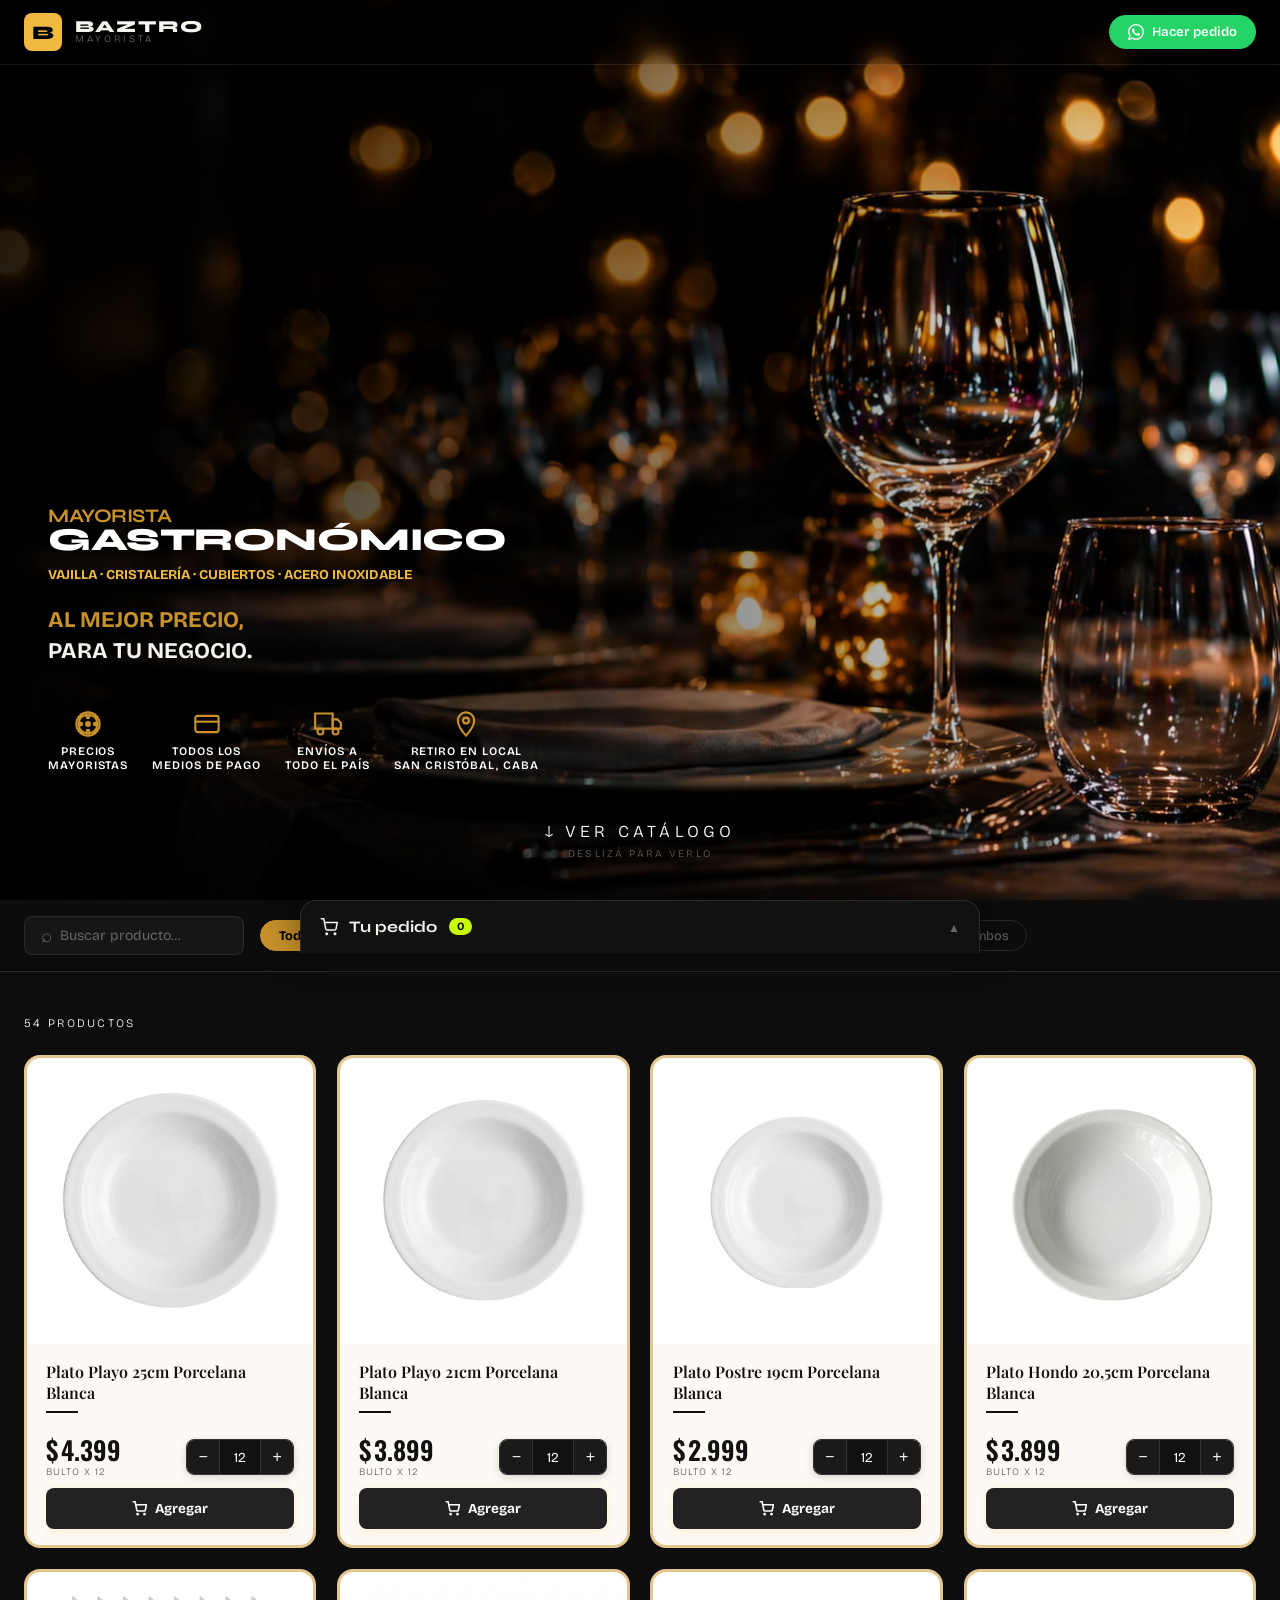
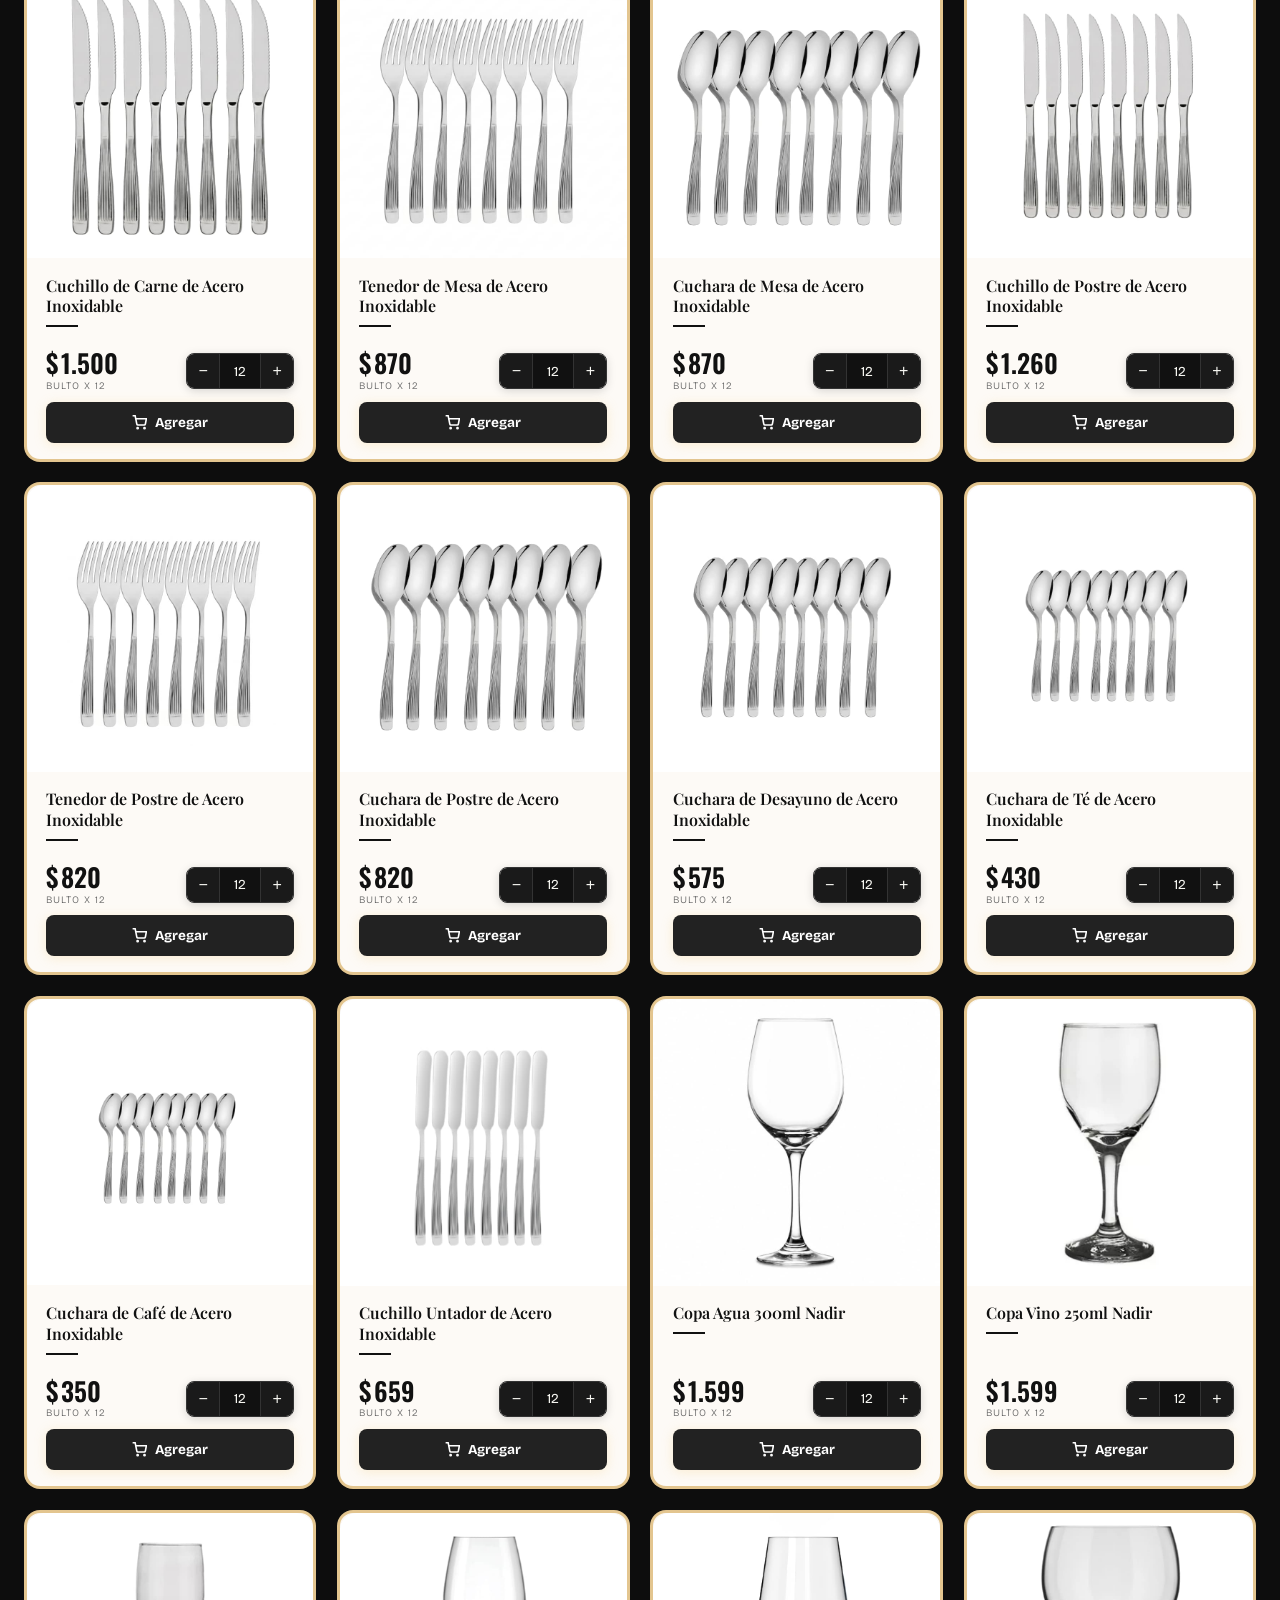
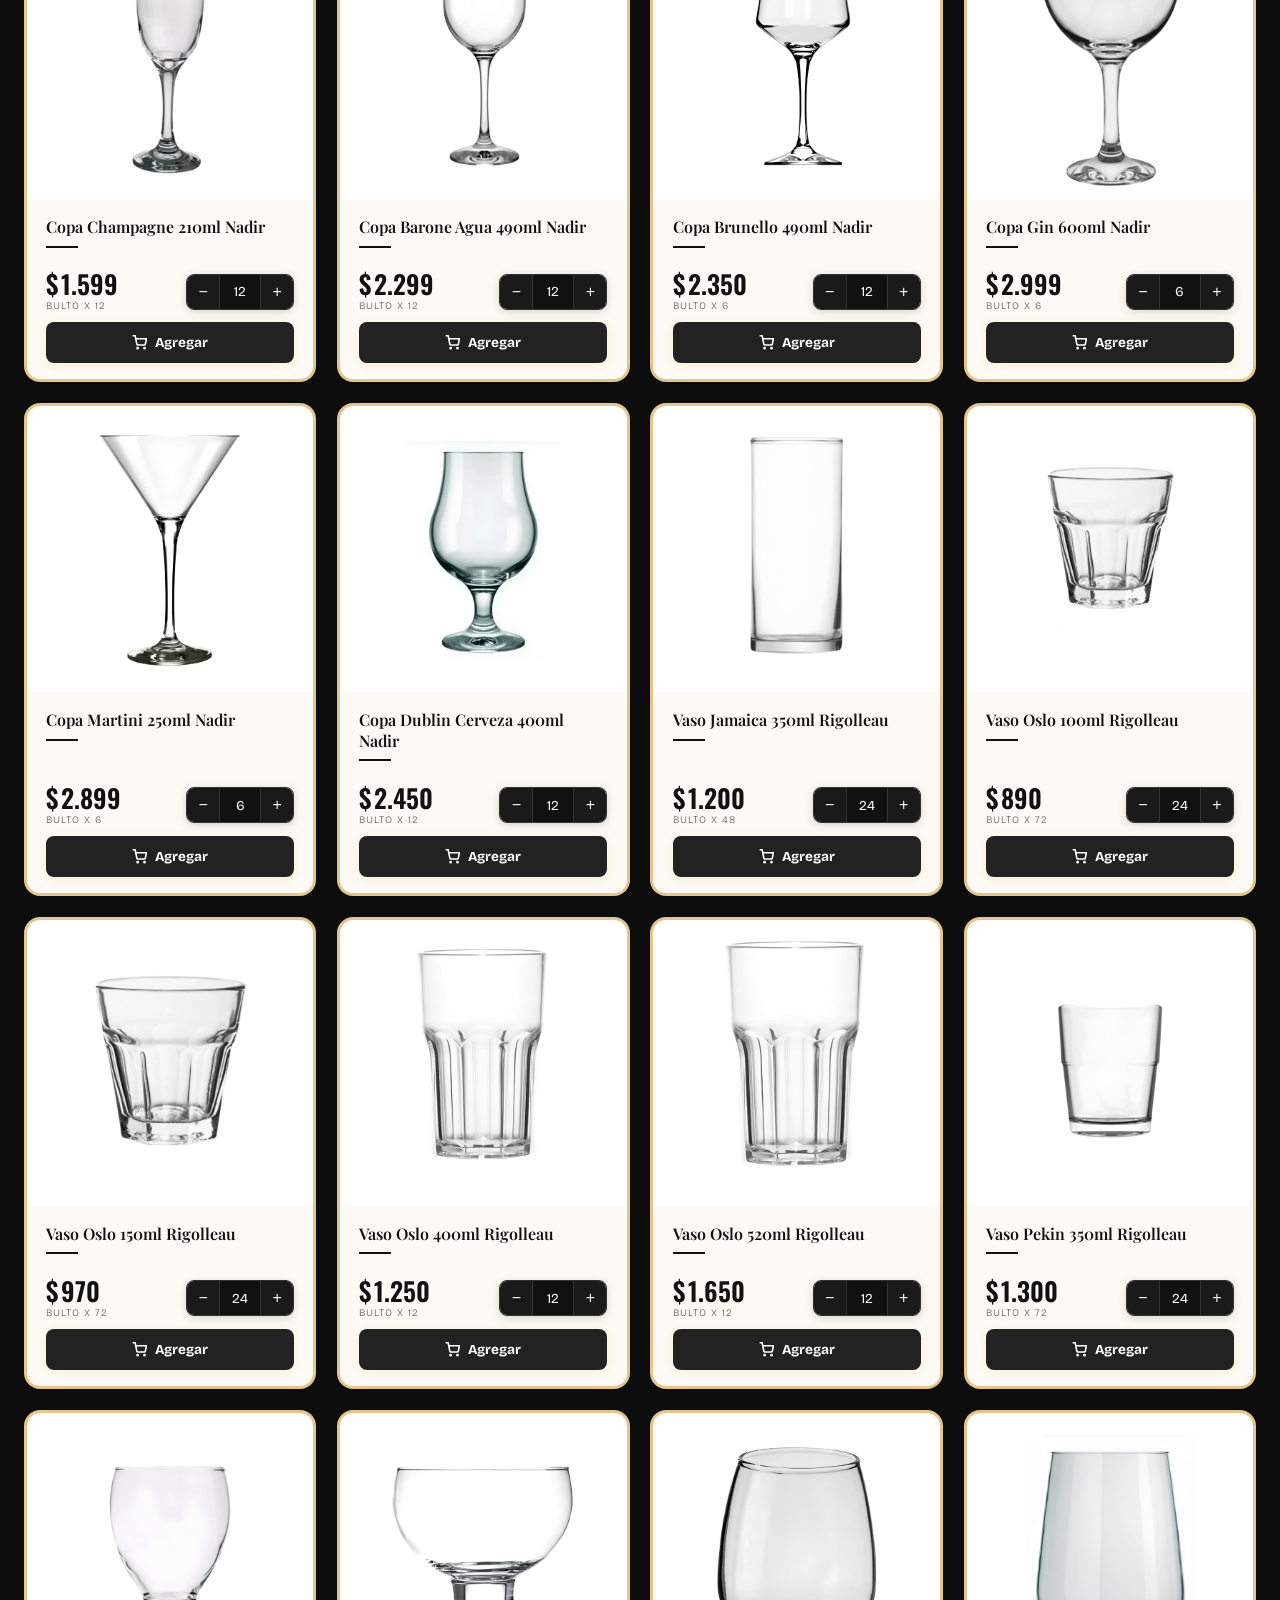
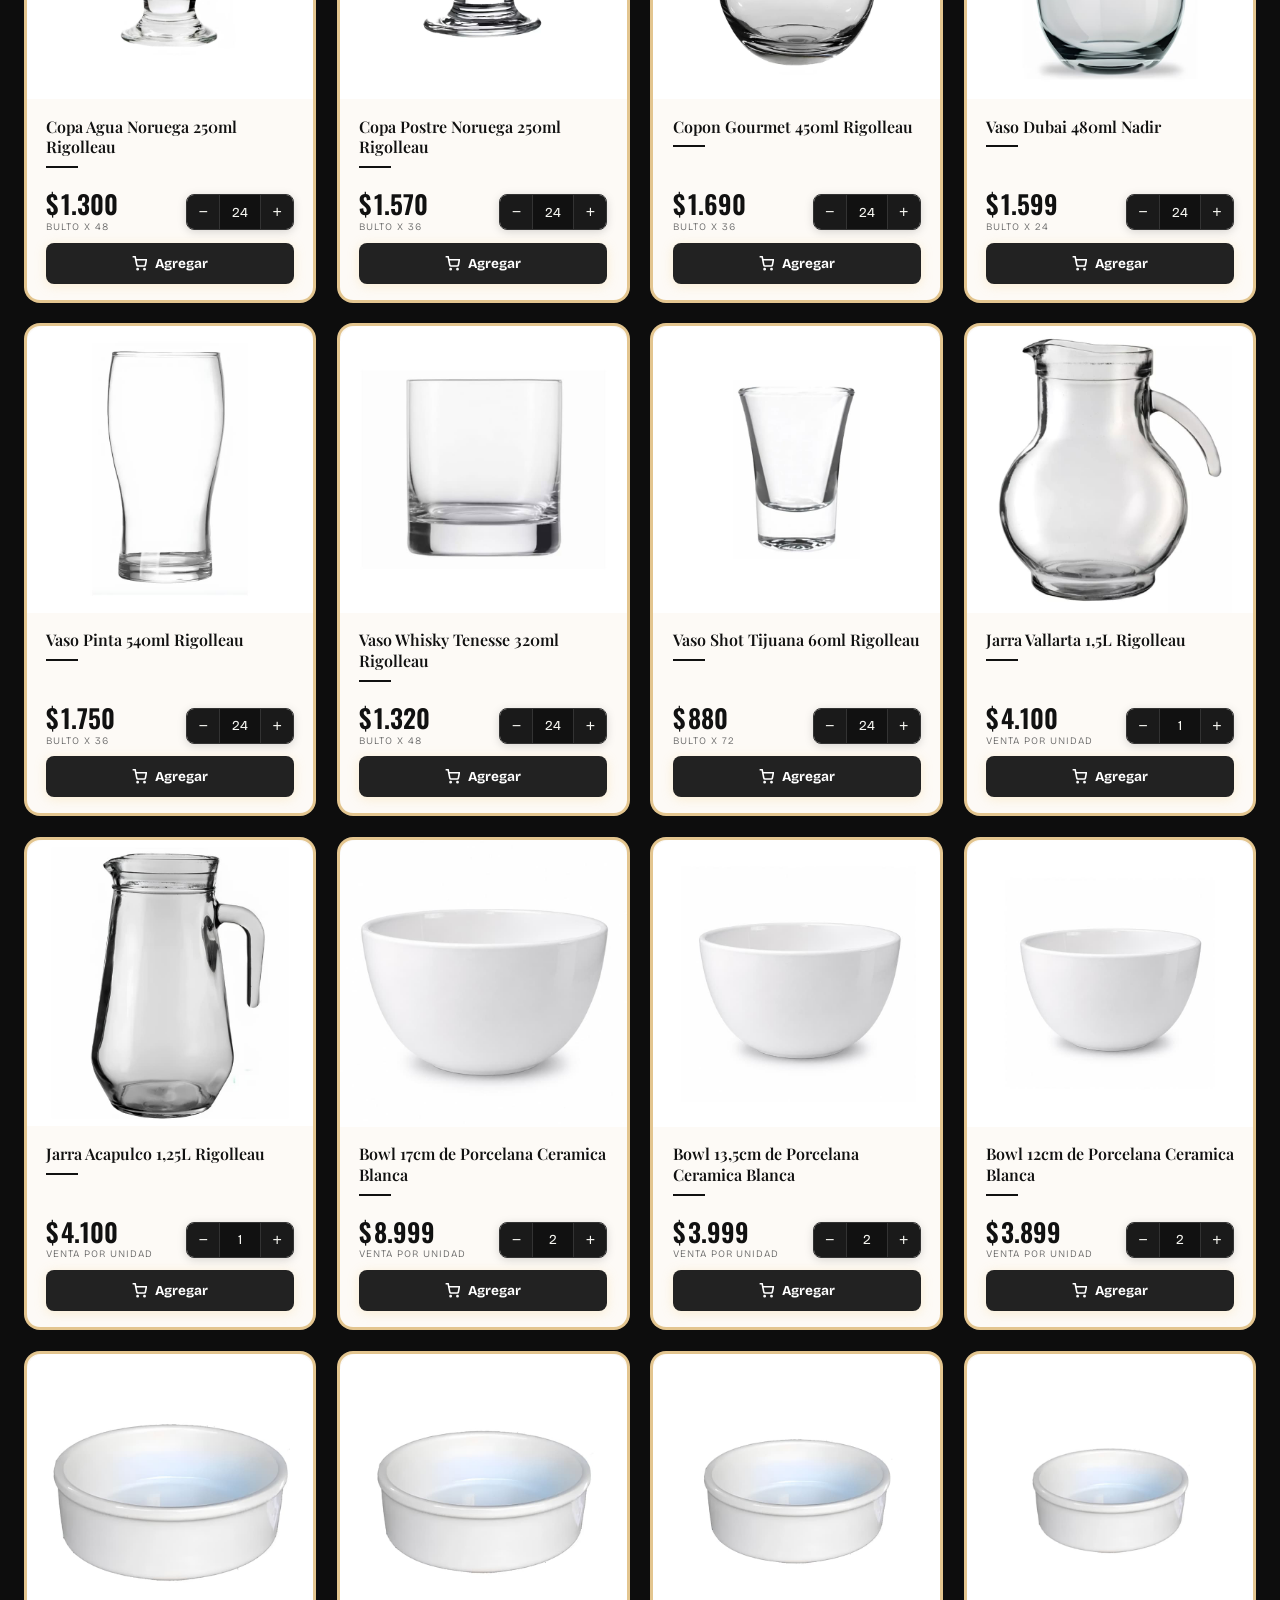
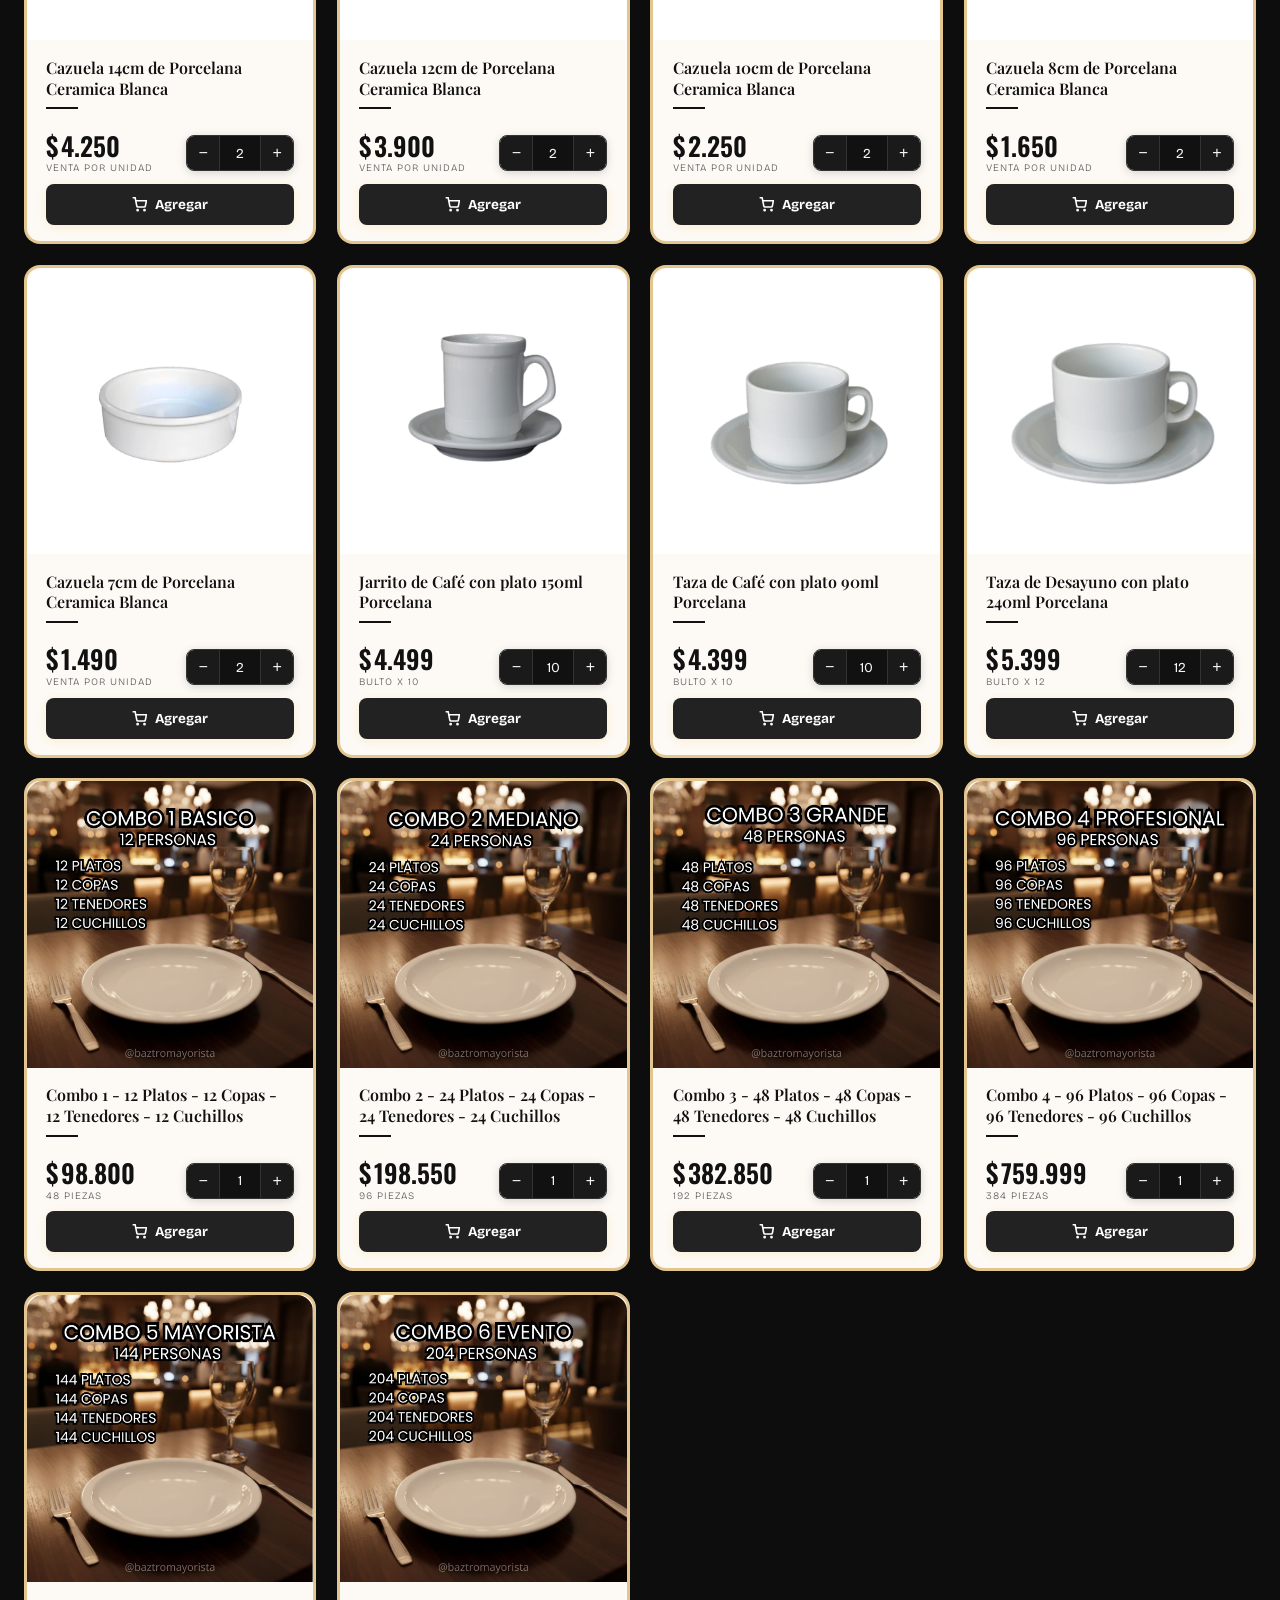
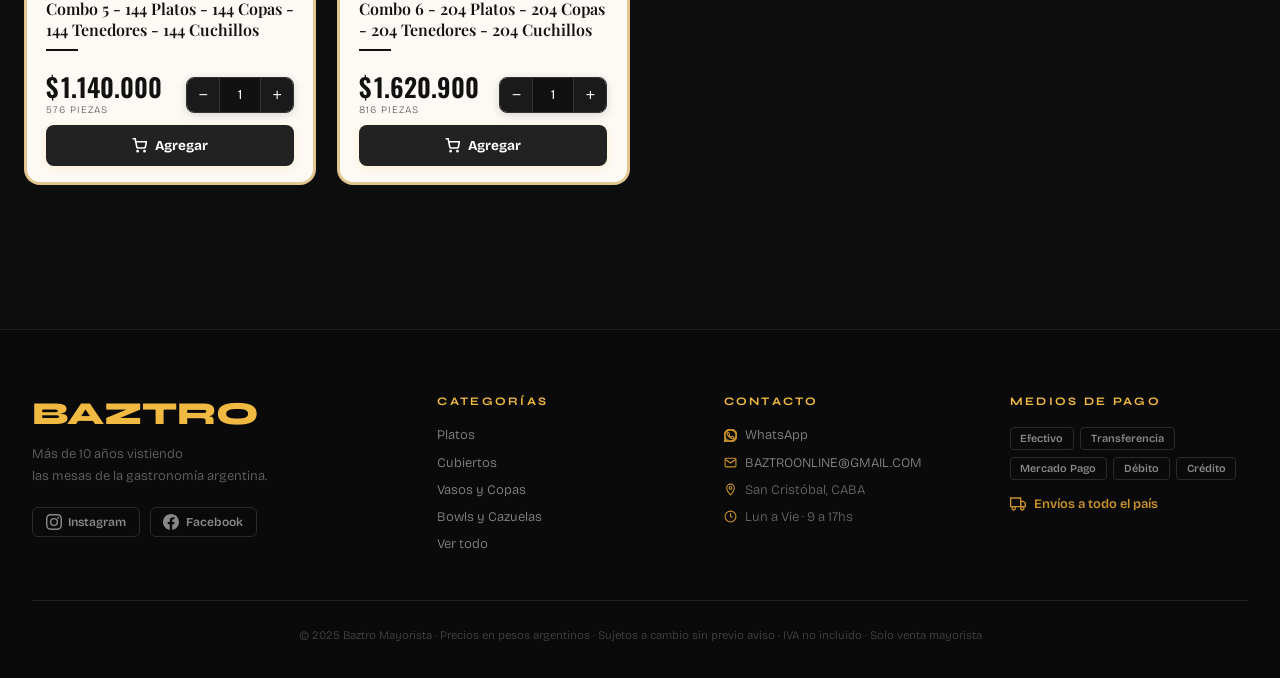
==== commit 899c8771: "cambios desde notebook" ====
--- a/index.html
+++ b/index.html
@@ -7,6 +7,8 @@
   <link rel="preconnect" href="https://fonts.googleapis.com">
   <link href="https://fonts.googleapis.com/css2?family=Syne:wght@400;700;800&family=Bricolage+Grotesque:wght@300;400;600;800&family=Oswald:wght@400;600&family=Playfair+Display:wght@600;700&display=swap" rel="stylesheet">
   <link rel="stylesheet" href="style.css"/>
+  <link rel="icon" type="image/png" href="img/Untitled design (27).png">
+<link rel="apple-touch-icon" href="img/Untitled design (27).png">
 </head>
 <body>
 
--- a/style.css
+++ b/style.css
@@ -267,54 +267,7 @@
   to   { opacity: 1; transform: translateY(0); }
 }
 
-/* ── MOBILE ─────────────────────────────────────────────────── */
-@media (max-width: 768px) {
-    .hero {
-    background-position: center;
-    justify-content: center;
-    min-height: 100svh;
-    padding: 5rem 0 3rem;
-  }
-    .line2 {
-    font-size: 1.6rem;
-  }
-  .grid {
-    grid-template-columns: 1fr;
-  }
-  .hero-content {
-    max-width: 100%;
-    padding: 2rem 1rem;
-  }
-  .hero-overlay {
-    background: linear-gradient(
-      to bottom,
-      rgba(0,0,0,.6) 0%,
-      rgba(0,0,0,.85) 100%
-    );
-  }
-  .hero-features {
-    gap: 1rem;
-  }
-  .hero-feature {
-    font-size: .62rem;
-  }
-  .add-btn {
-  padding: .55rem;
-  font-size: .75rem;
-}
-
-.qty-btn {
-  width: 26px;
-  height: 28px;
-  font-size: .85rem;
-}
-
-.qty-input {
-  width: 32px;
-  height: 28px;
-  font-size: .75rem;
-}
-}
+
 /* ── FILTERS BAR ───────────────────────────────────────────── */
 .filters-bar {
   position:static;
@@ -432,22 +385,7 @@
   box-shadow: 0 8px 24px rgba(0,0,0,.15), 0 0 0 1px #C9922A;
 }
 
-.card::before {
-  content: '';
-  position: absolute;
-  top: 0;
-  left: 0;
-  right: 0;
-  height: 3px;
-  background: linear-gradient(90deg, #F0B942, #C9922A);;
-  opacity: 0;
-  transition: opacity .3s;
-  z-index: 3;
-}
-
-.card:hover::before {
-  opacity: 1;
-}
+
 
 
 
@@ -698,24 +636,7 @@
   line-height: 1.8;
 }
 
-@media (max-width: 768px) {
-  .footer-top {
-    grid-template-columns: 1fr 1fr;
-    gap: 2rem;
-  }
-}
-
-@media (max-width: 480px) {
-  .footer-top {
-    grid-template-columns: 1fr;
-  }
-}
-/* ── RESPONSIVE ────────────────────────────────────────────── */
-@media (max-width: 600px) {
-  .grid {
-    grid-template-columns: 1fr 1fr;
-  }
-}
+
 
 /* ── QUANTITY CONTROL ────────────────────────────────────────── */
 .card-actions {
@@ -1044,4 +965,70 @@
 
 .carrito-badge.bump {
   animation: badgeBounce .4s ease;
+}
+
+/* ── MOBILE ─────────────────────────────────────────────────── */
+@media (max-width: 768px) {
+  .hero {
+    background-position: center;
+    justify-content: center;
+    min-height: 100svh;
+    padding: 5rem 0 3rem;
+  }
+  .line2 { font-size: 1.6rem; }
+  .hero-content { max-width: 100%; padding: 2rem 1rem; }
+  .hero-overlay {
+    background: linear-gradient(to bottom, rgba(0,0,0,.6) 0%, rgba(0,0,0,.85) 100%);
+  }
+  .hero-features { gap: 1rem; }
+  .hero-feature { font-size: .62rem; }
+
+  main { padding: 1rem 10px 5rem; }
+
+  .grid {
+  grid-template-columns: repeat(2, 1fr);
+  gap: 8px;
+  }
+
+
+  .card-inner {padding: .5rem;}
+  .card-name {   font-size: .75rem;
+  display: -webkit-box;
+  -webkit-line-clamp: 2;
+  -webkit-box-orient: vertical;
+  overflow: hidden;}
+  .card-name::after { margin-top: .3rem; }
+
+  .price-num { font-size: 1.1rem; }
+  .price-unit { font-size: .55rem; }
+  .card-bottom { gap: .4rem; }
+
+  .card-actions-row {
+    flex-direction: row;
+    align-items: center;
+    justify-content: space-between;
+  }
+
+  .card-actions {
+    flex-direction: column;
+    align-items: stretch;
+    gap: .35rem;
+    width: 100%;
+  }
+
+  .qty-control { width: 40%; }
+  .qty-btn { width: 20px; height: 28px; font-size: .85rem; }
+  .qty-input { flex: 1; height: 28px; font-size: .75rem; }
+
+  .add-btn {
+  font-size: .65rem;
+  padding: .35rem;
+  }
+  .add-btn svg { display: inline; width: 12px; height: 12px; }
+
+  .footer-top { grid-template-columns: 1fr 1fr; gap: 2rem; }
+}
+
+@media (max-width: 480px) {
+  .footer-top { grid-template-columns: 1fr; }
 }
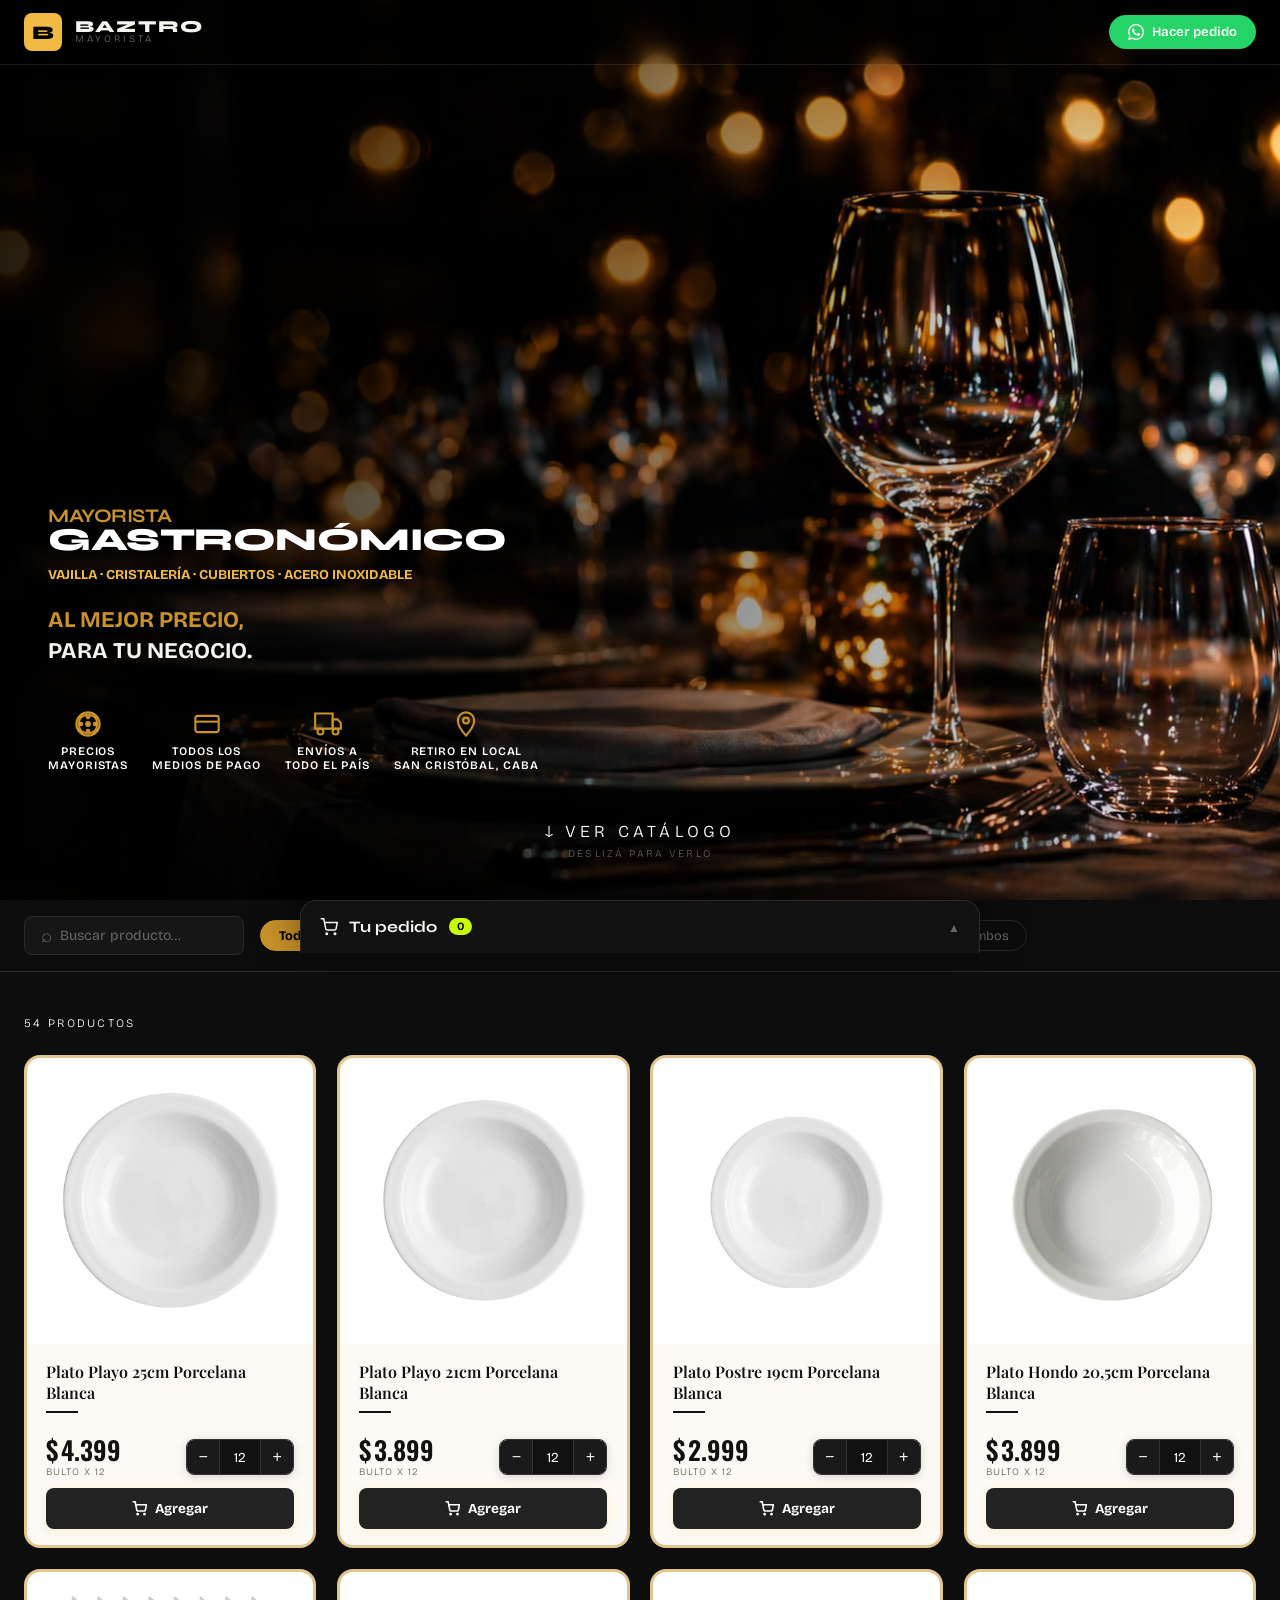
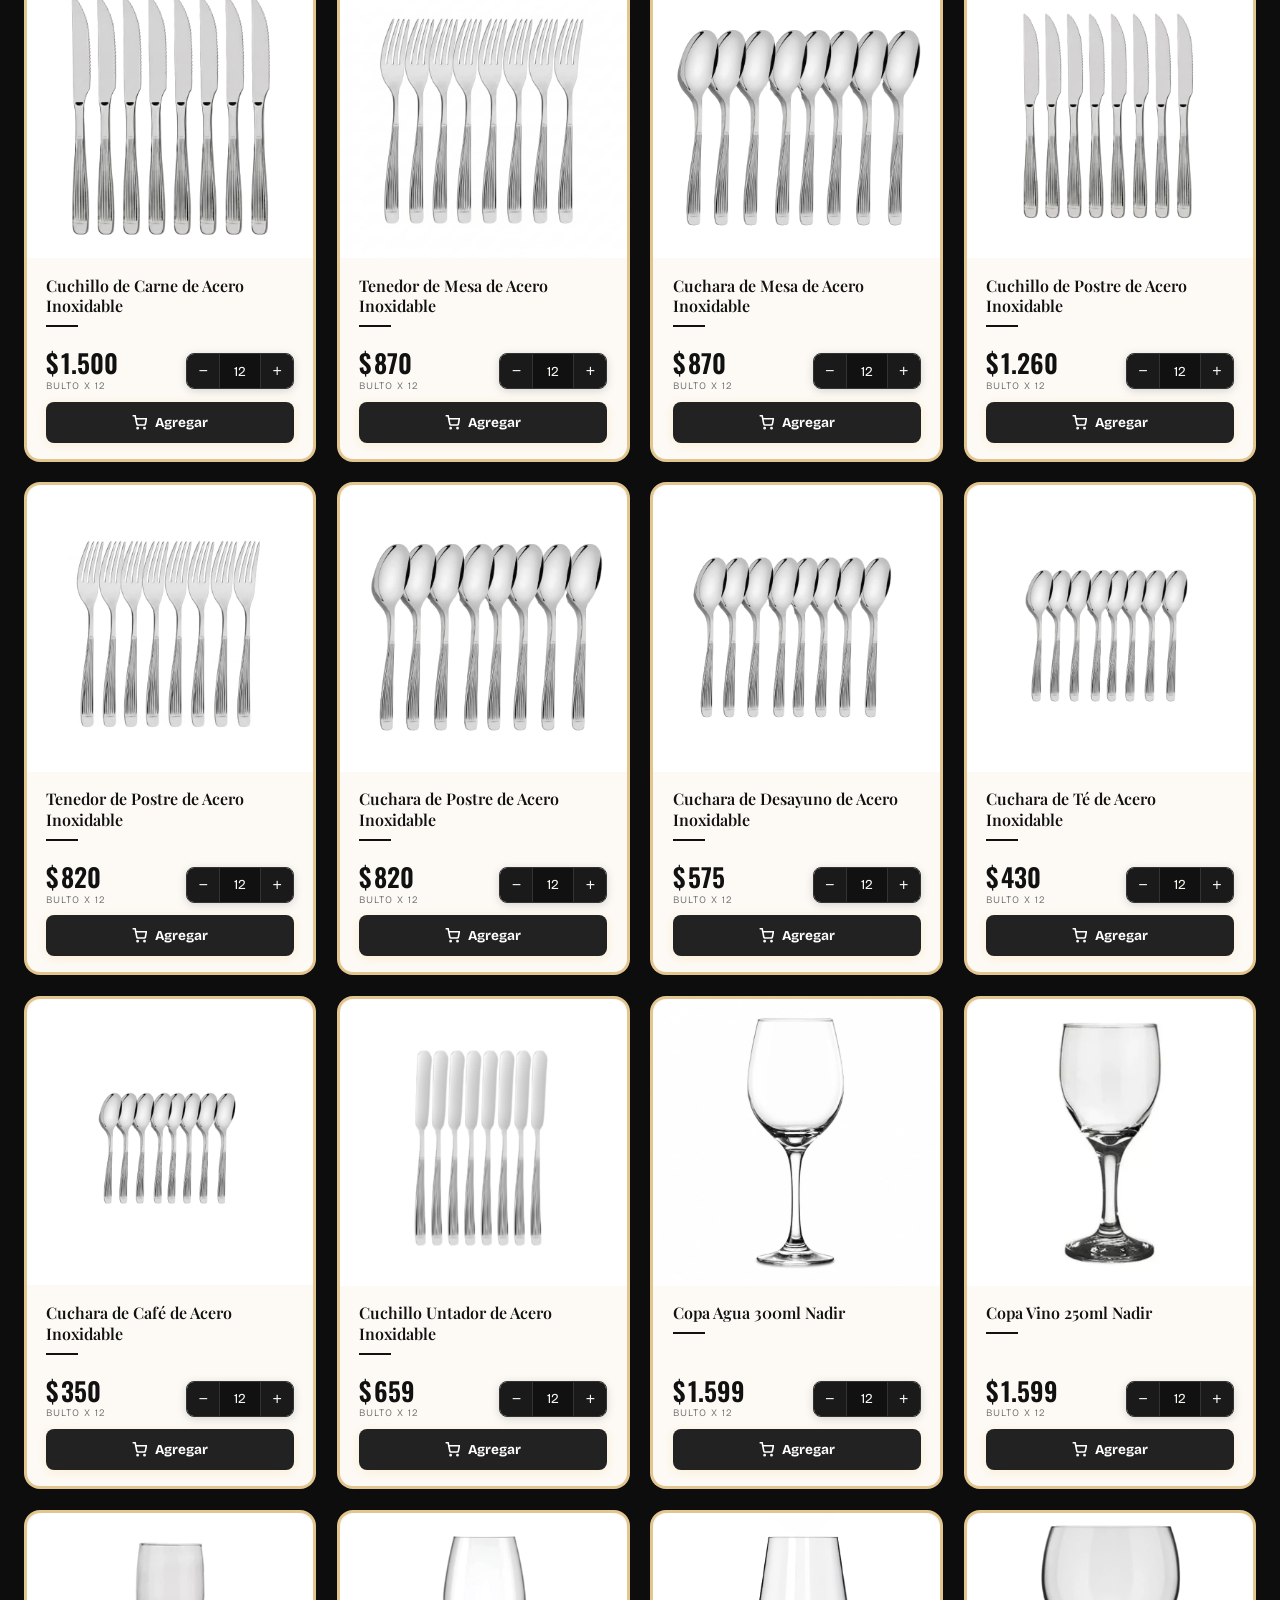
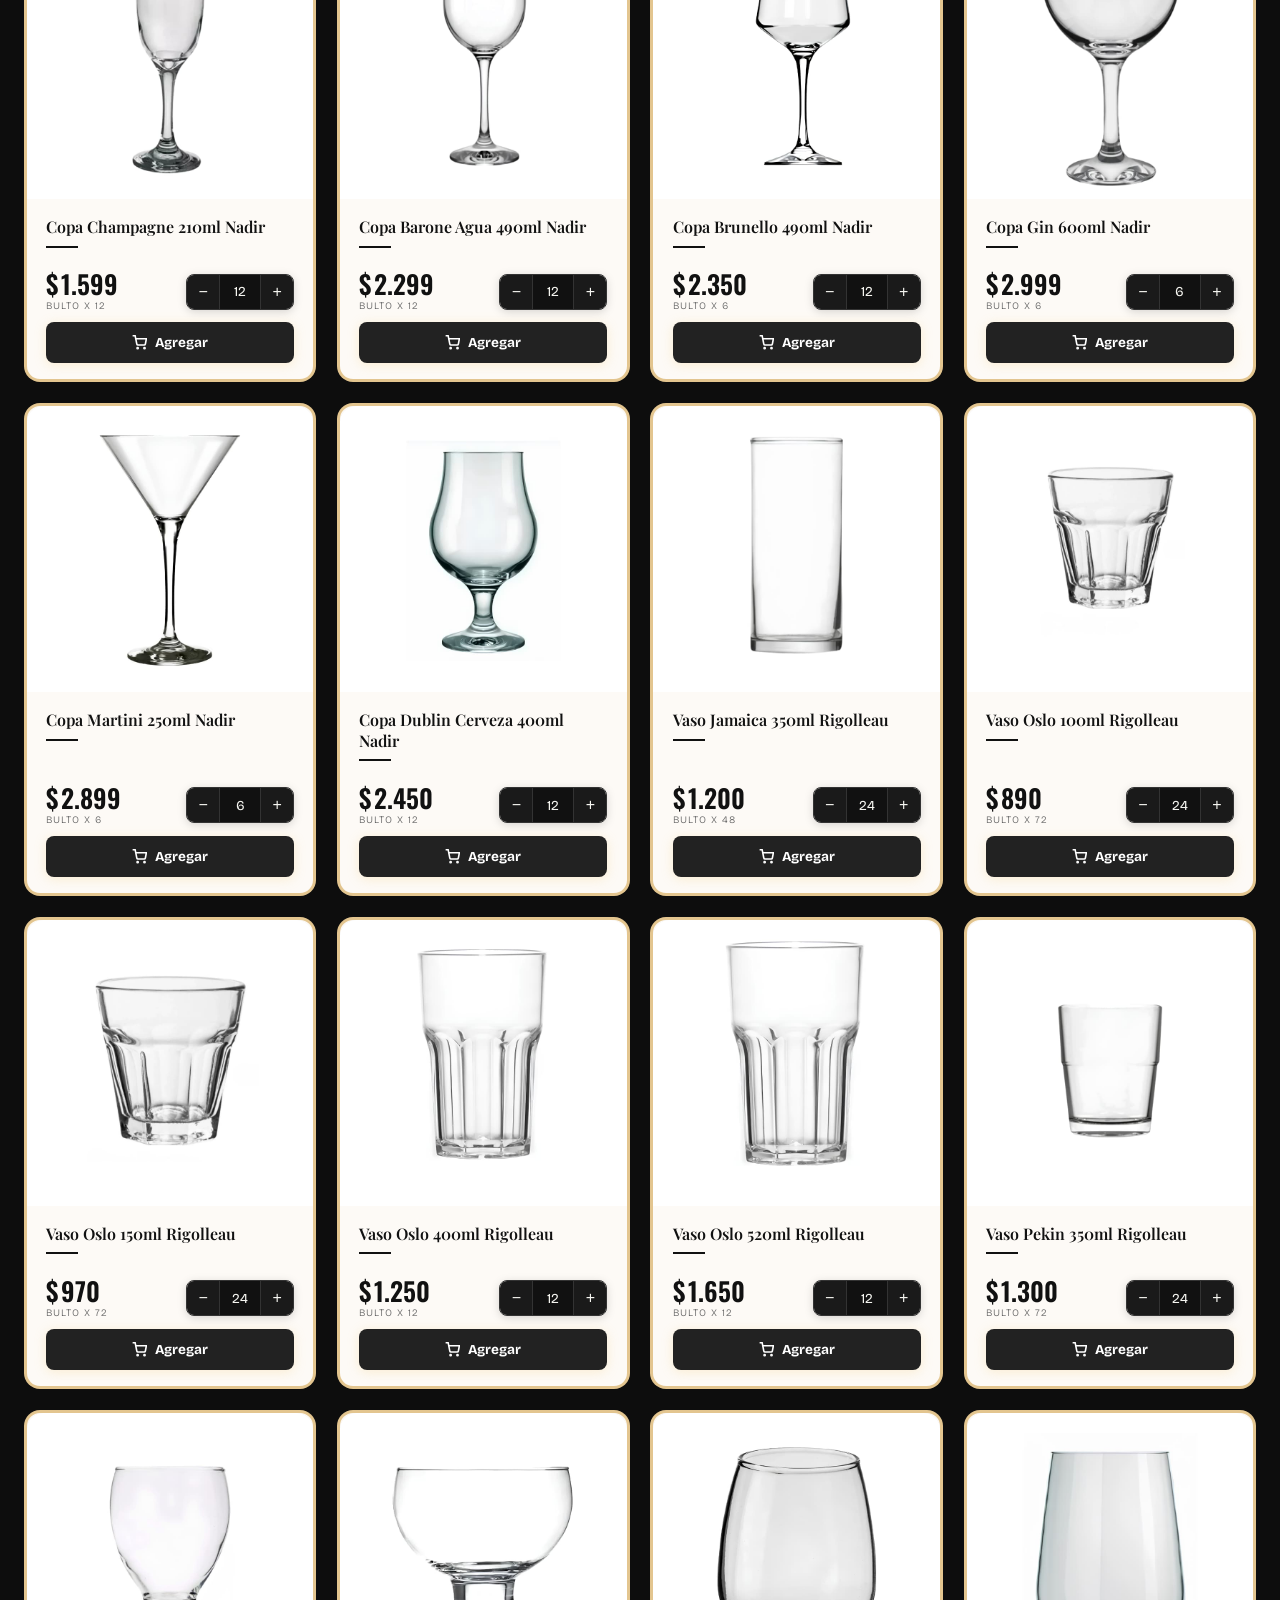
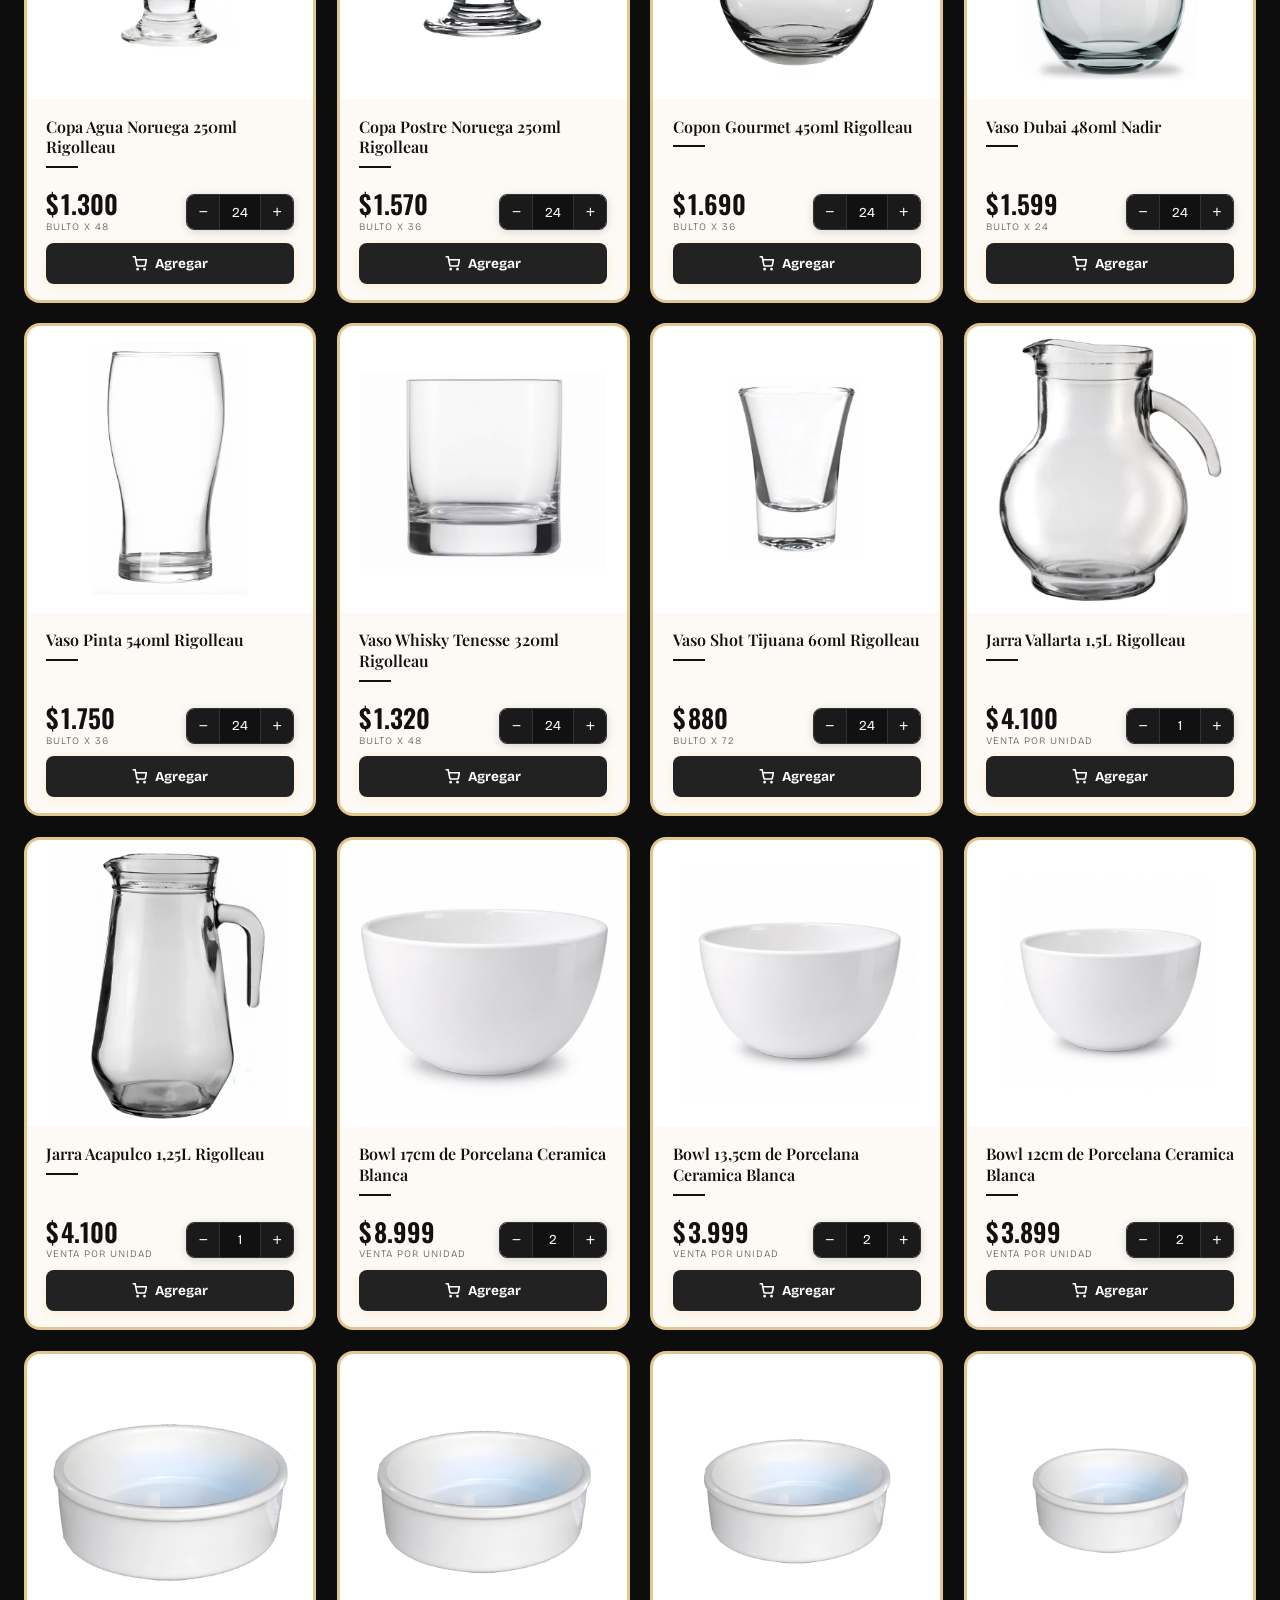
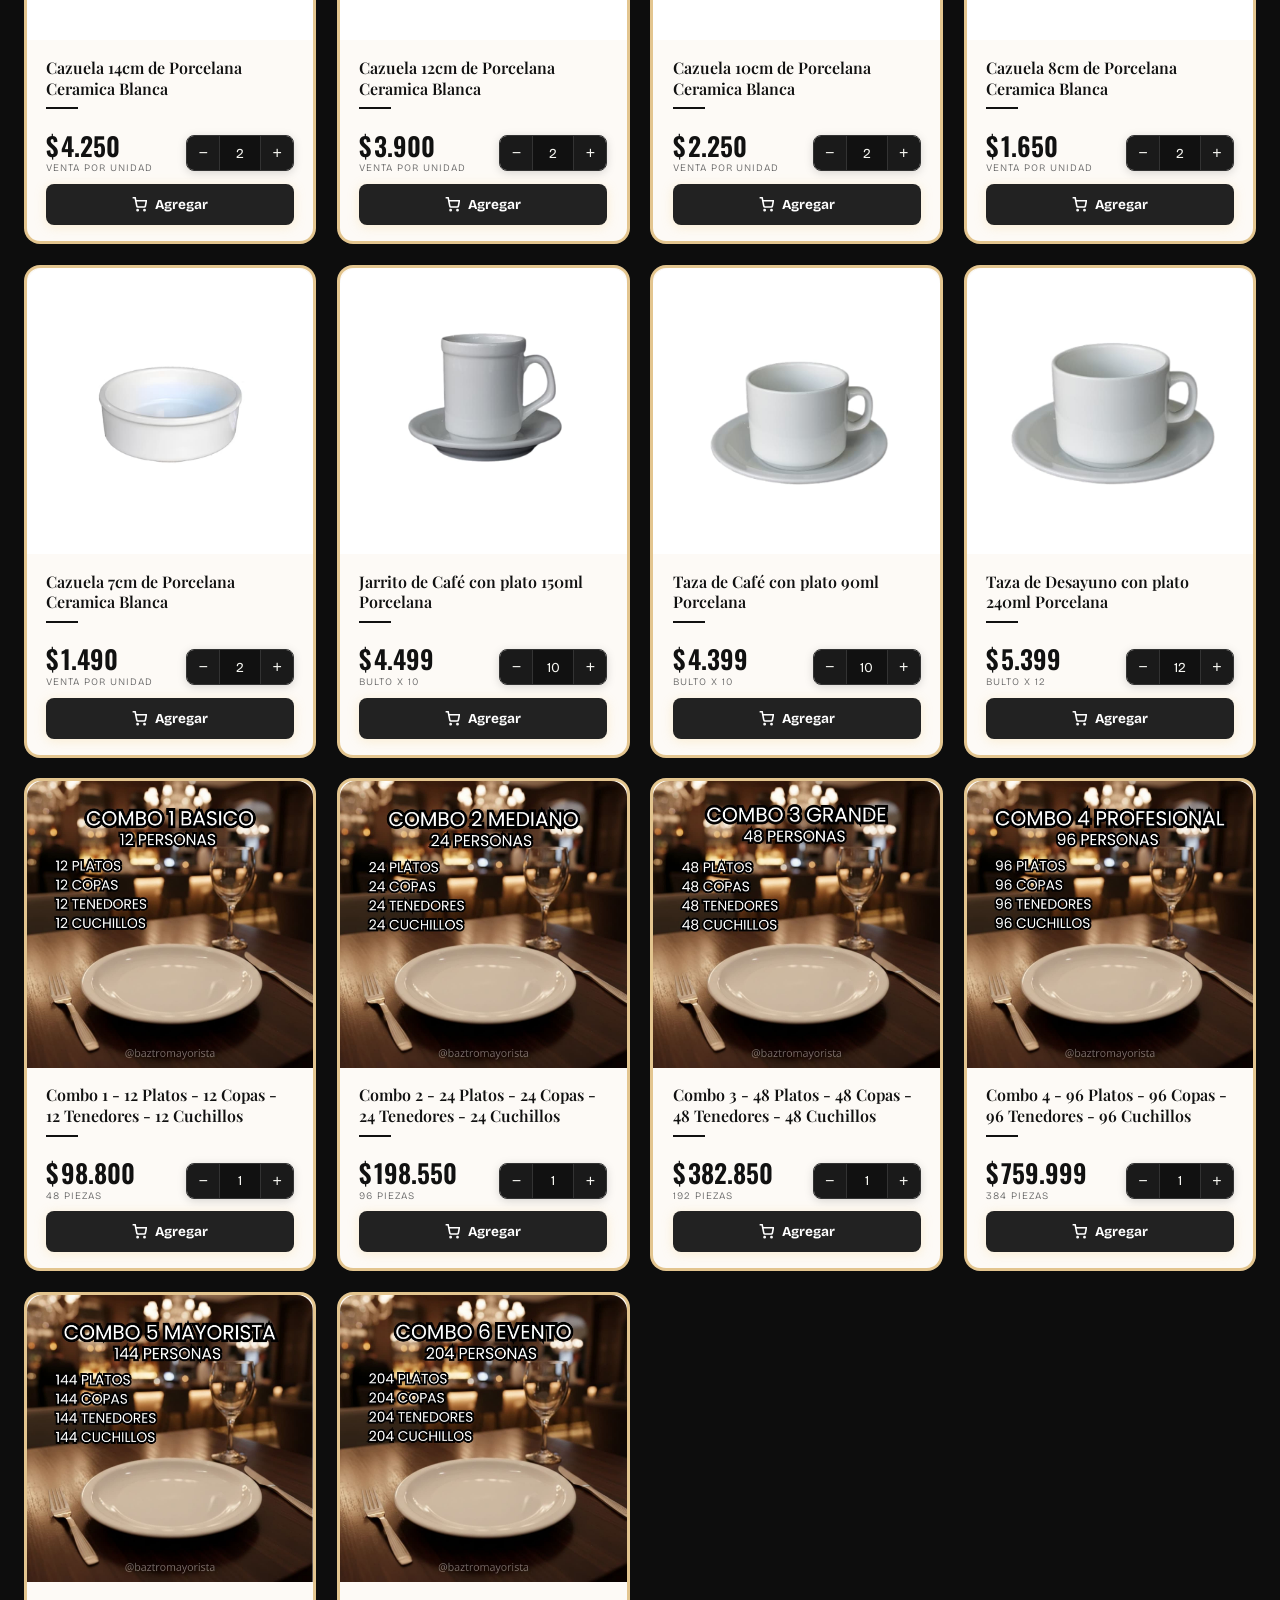
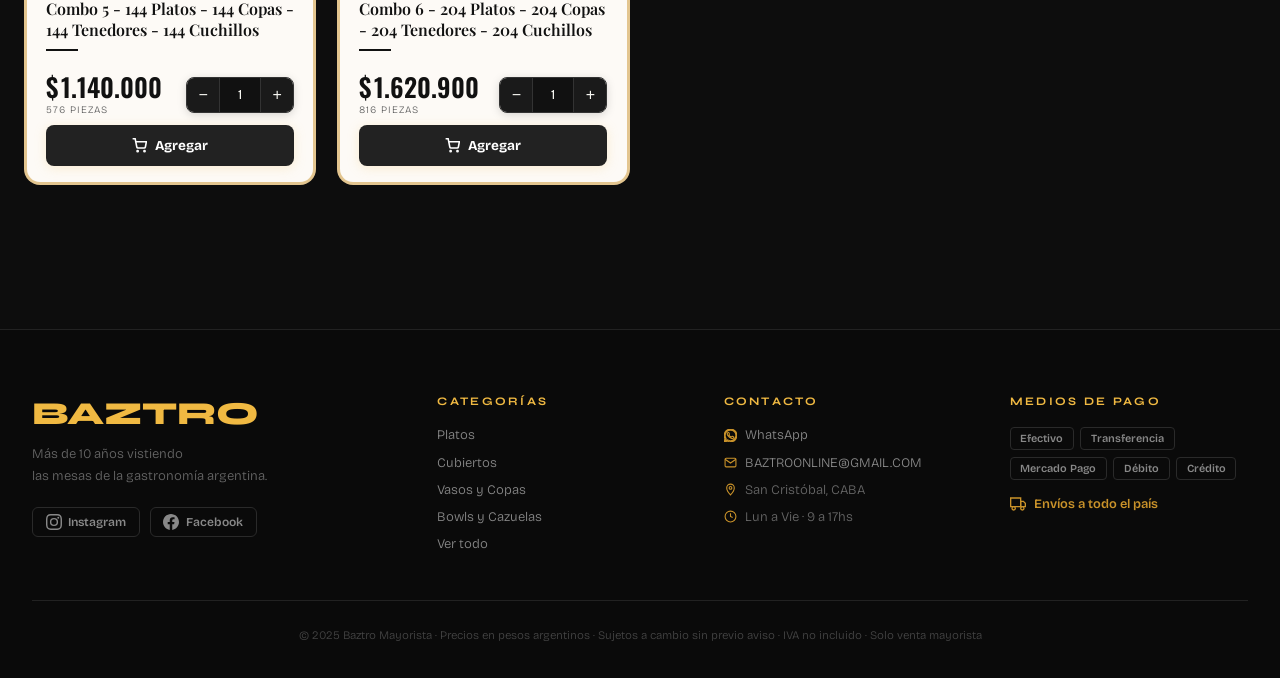
==== commit de8094b3: "cambio en viewport" ====
--- a/index.html
+++ b/index.html
@@ -2,7 +2,7 @@
 <html lang="es">
 <head>
   <meta charset="UTF-8"/>
-  <meta name="viewport" content="width=device-width, initial-scale=1.0"/>
+  <meta name="viewport" content="width=device-width, initial-scale=1.0, maximum-scale=1.0">
   <title>Baztro Mayorista</title>
   <link rel="preconnect" href="https://fonts.googleapis.com">
   <link href="https://fonts.googleapis.com/css2?family=Syne:wght@400;700;800&family=Bricolage+Grotesque:wght@300;400;600;800&family=Oswald:wght@400;600&family=Playfair+Display:wght@600;700&display=swap" rel="stylesheet">
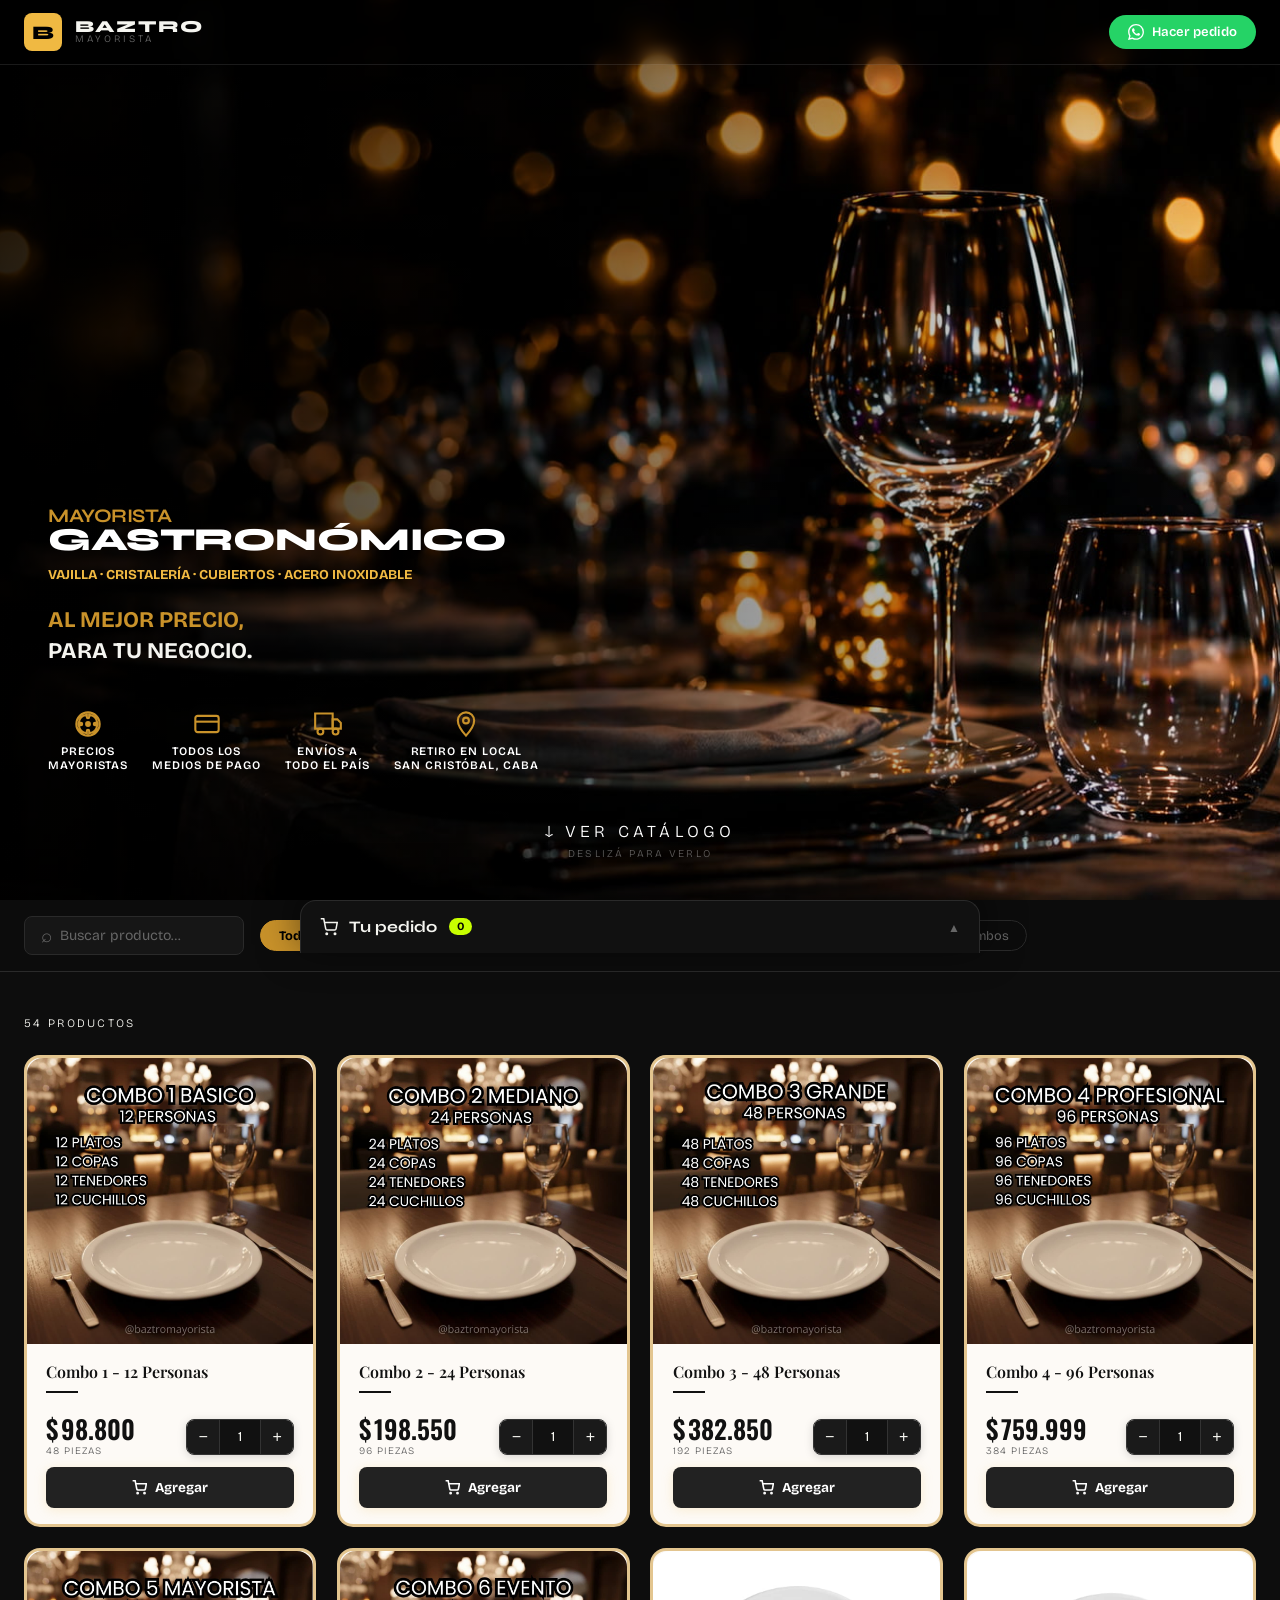
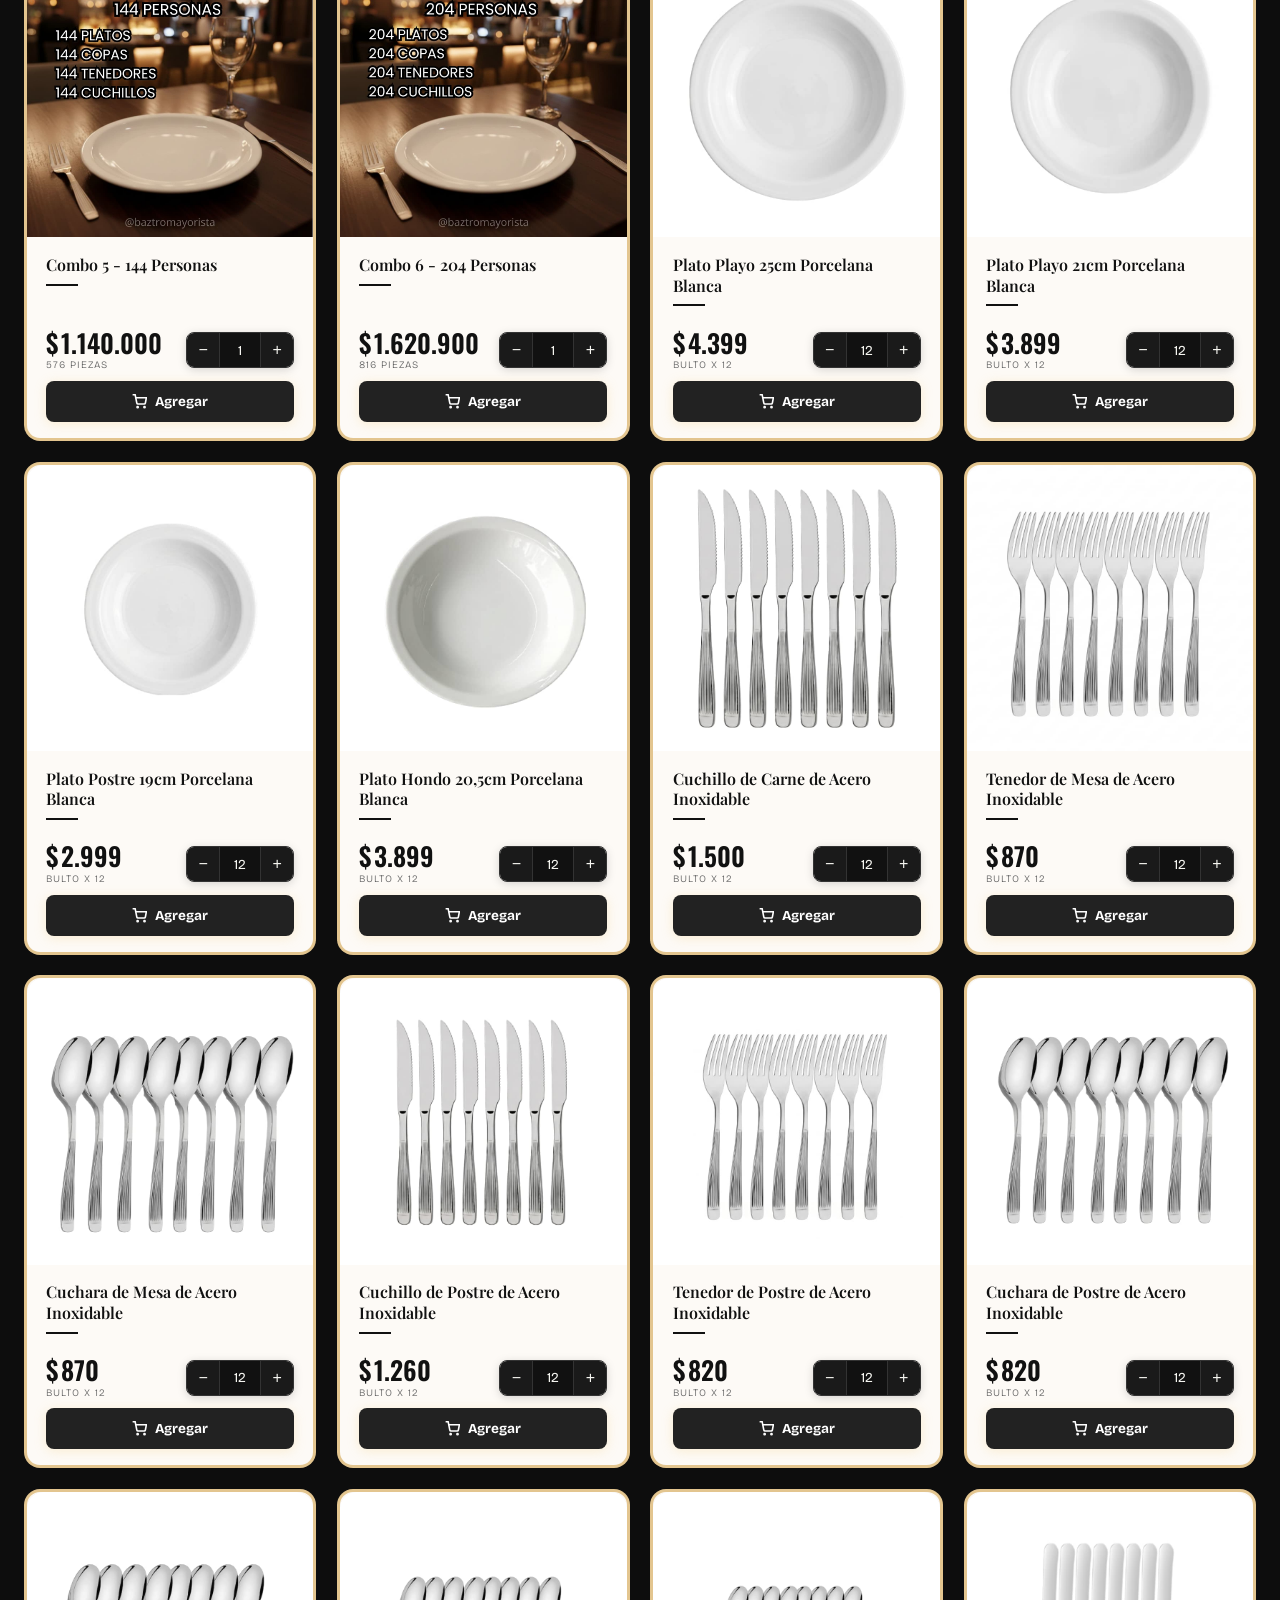
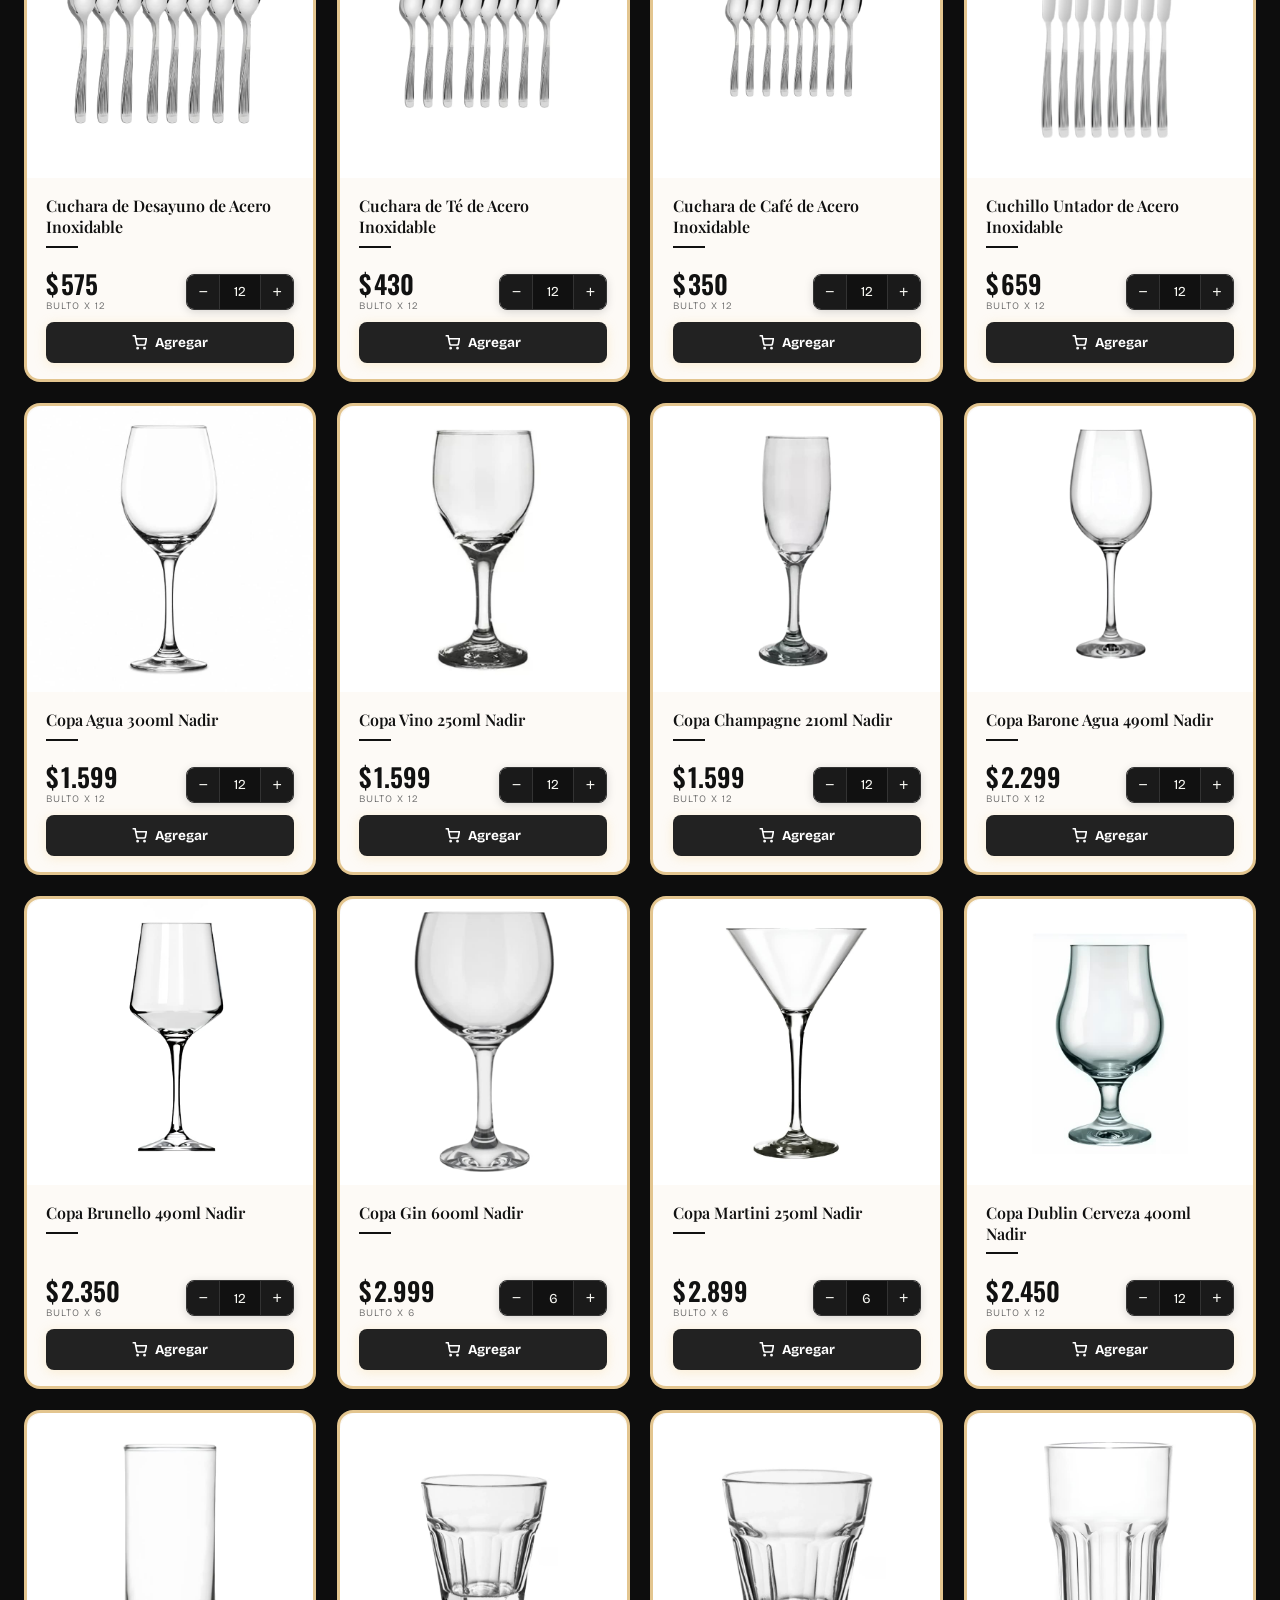
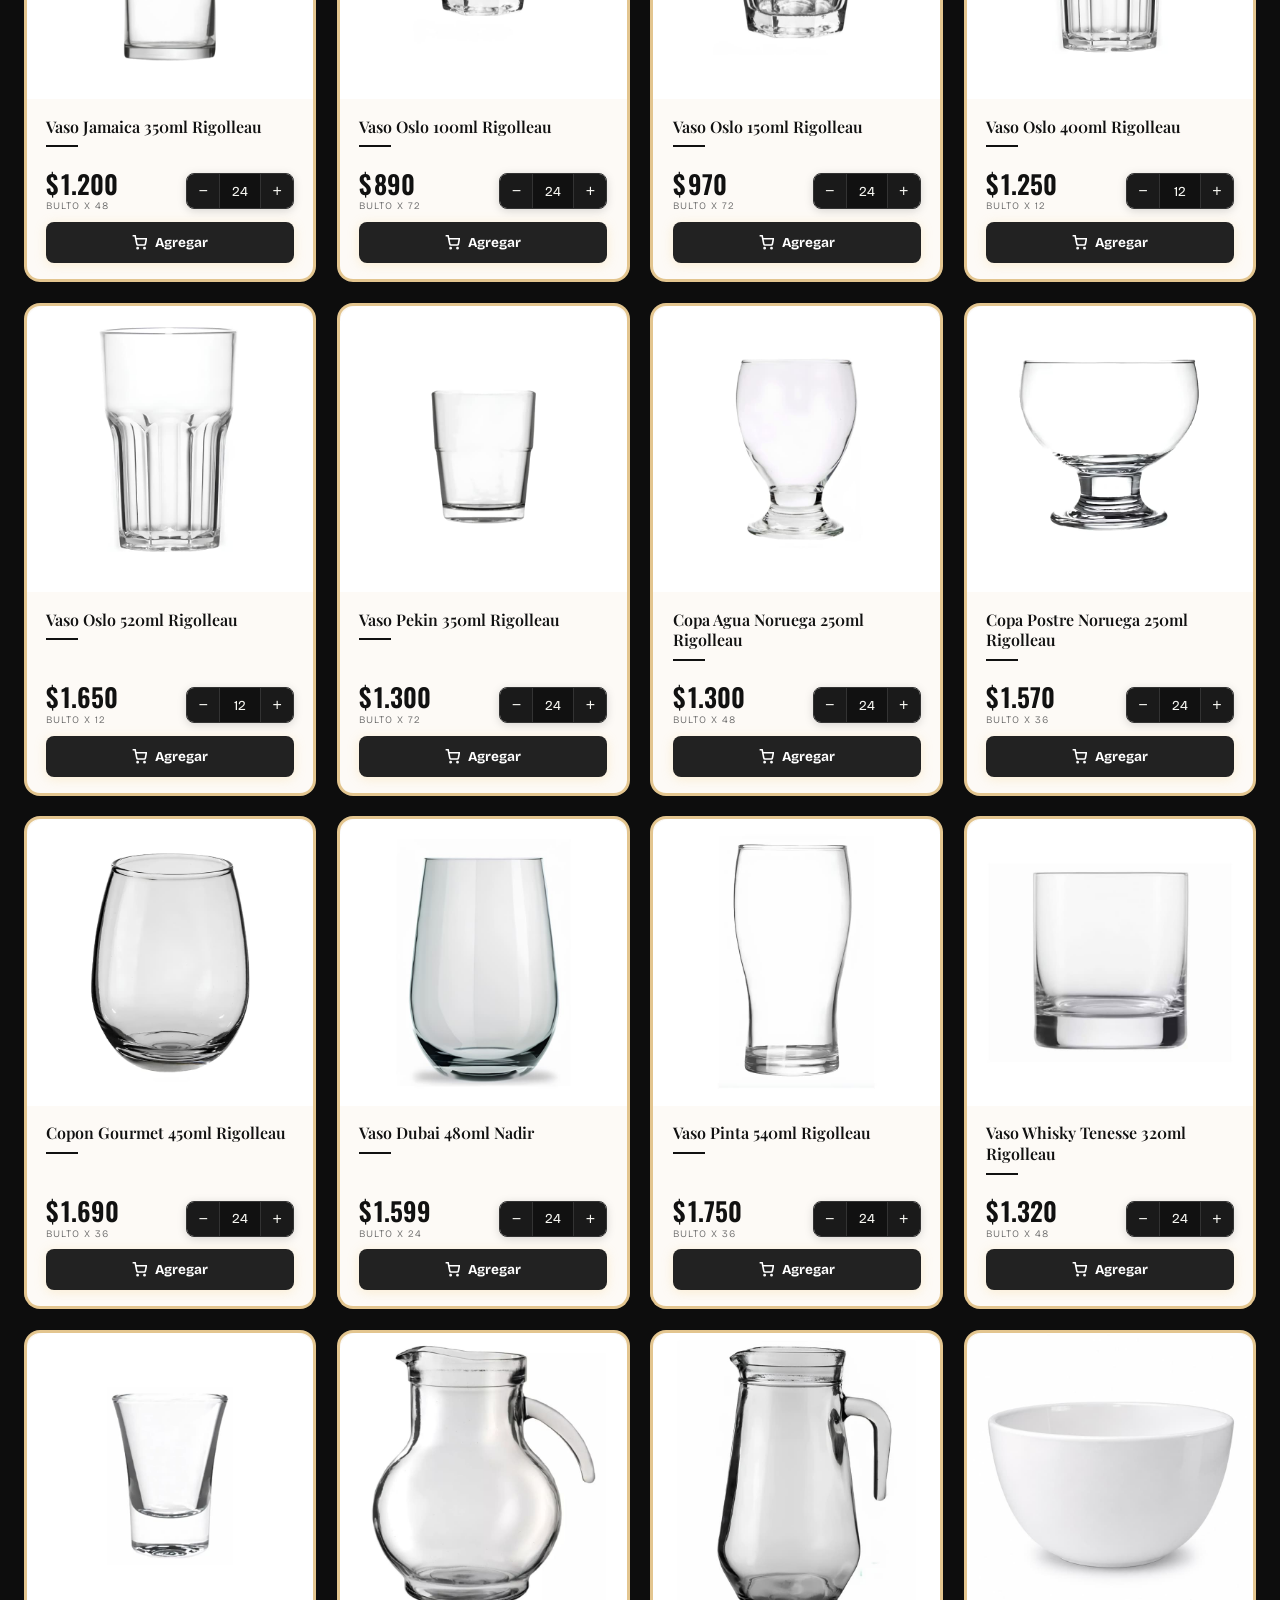
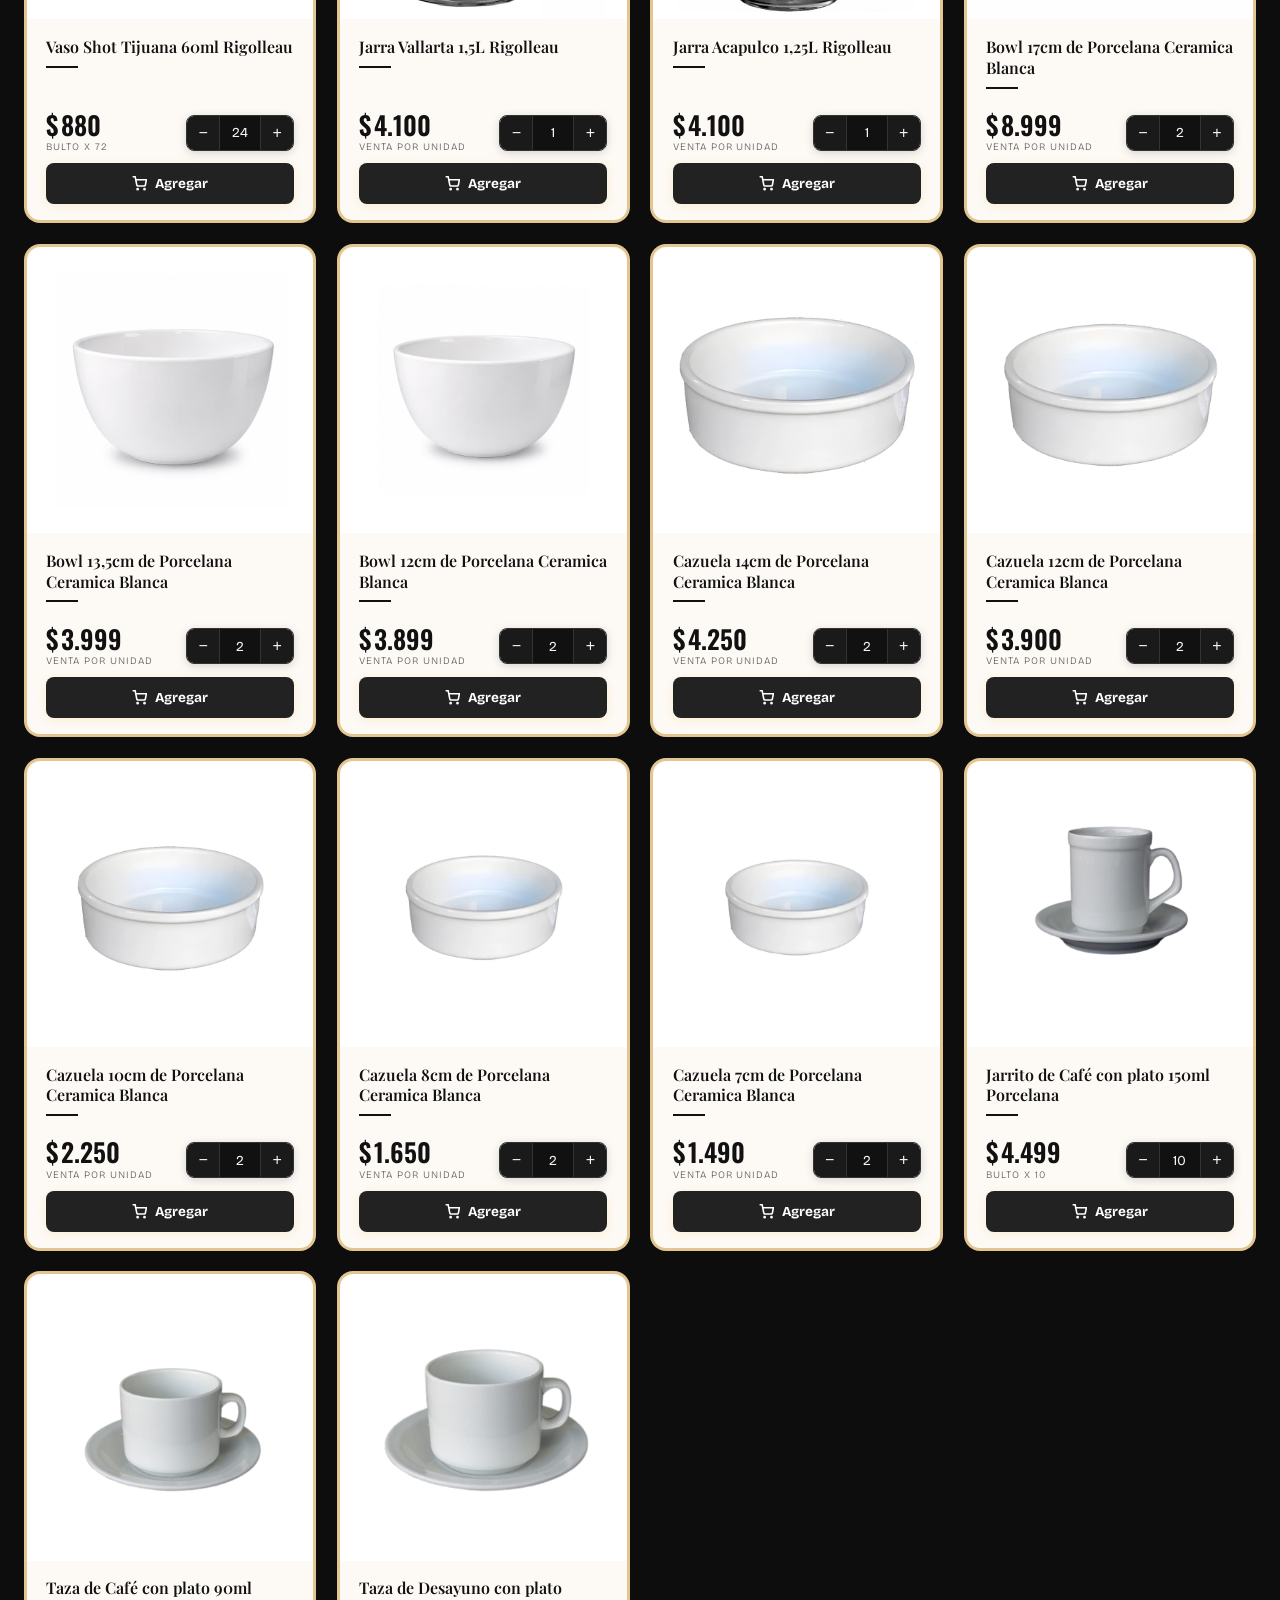
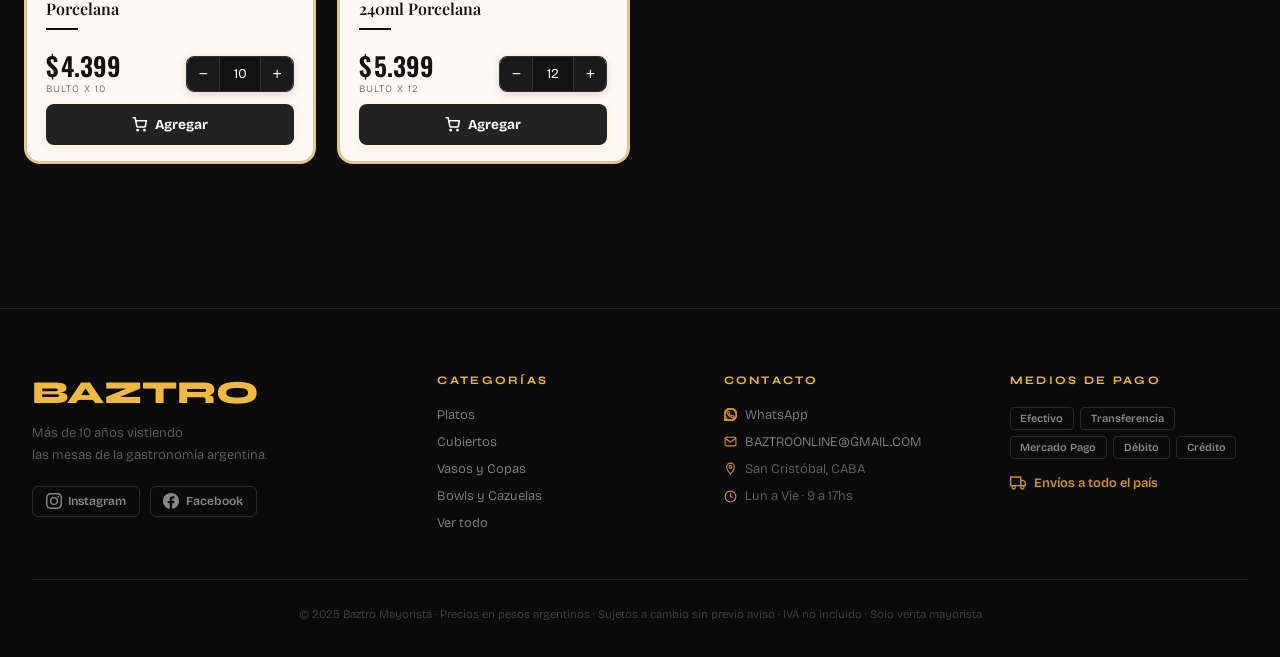
==== commit 0ce1ae62: "media" ====
--- a/index.html
+++ b/index.html
@@ -5,7 +5,7 @@
   <meta name="viewport" content="width=device-width, initial-scale=1.0, maximum-scale=1.0">
   <title>Baztro Mayorista</title>
   <link rel="preconnect" href="https://fonts.googleapis.com">
-  <link href="https://fonts.googleapis.com/css2?family=Syne:wght@400;700;800&family=Bricolage+Grotesque:wght@300;400;600;800&family=Oswald:wght@400;600&family=Playfair+Display:wght@600;700&display=swap" rel="stylesheet">
+  <link href="https://fonts.googleapis.com/css2?family=Syne:wght@400;700;800&family=Bricolage+Grotesque:wght@300;400;600;800&family=Oswald:wght@400;600&family=Playfair+Display:wght@600;700&family=Inter:wght@400;600;700&display=swap" rel="stylesheet">
   <link rel="stylesheet" href="style.css"/>
   <link rel="icon" type="image/png" href="img/Untitled design (27).png">
 <link rel="apple-touch-icon" href="img/Untitled design (27).png">
@@ -172,6 +172,56 @@
 
   </div>
 </footer>
+<!-- MODAL PRODUCTO -->
+<div class="modal-overlay" id="modal-overlay" onclick="cerrarModal()">
+  <div class="modal" id="modal" onclick="event.stopPropagation()">
+    <button class="modal-close" onclick="cerrarModal()">✕</button>
+    <div class="modal-body">
+      <div class="modal-fotos">
+        <div class="modal-foto-principal">
+          <img id="modal-foto-main" src="" alt="">
+        </div>
+        <div class="modal-miniaturas" id="modal-miniaturas"></div>
+      </div>
+      <div class="modal-info">
+        <div class="modal-badge-wrap" id="modal-badge-wrap"></div>
+        <h2 class="modal-nombre" id="modal-nombre"></h2>
+        <div class="modal-linea"></div>
+        <div class="modal-precio-wrap">
+          <span class="modal-precio" id="modal-precio"></span>
+          <span class="modal-unidad" id="modal-unidad"></span>
+        </div>
+        <div class="modal-desc" id="modal-desc"></div>
+        <div class="modal-detalles" id="modal-detalles"></div>
+        <div class="modal-garantias">
+  <div class="modal-garantia-item">
+    <svg width="14" height="14" viewBox="0 0 24 24" fill="none" stroke="#C9922A" stroke-width="2"><path d="M1 3h15v13H1z"/><path d="M16 8h4l3 3v5h-7V8z"/><circle cx="5.5" cy="18.5" r="2.5"/><circle cx="18.5" cy="18.5" r="2.5"/></svg>
+    Envío a todo el país
+  </div>
+  <div class="modal-garantia-item">
+    <svg width="14" height="14" viewBox="0 0 24 24" fill="none" stroke="#C9922A" stroke-width="2"><path d="M12 22s8-4 8-10V5l-8-3-8 3v7c0 6 8 10 8 10z"/></svg>
+    Calidad garantizada
+  </div>
+  <div class="modal-garantia-item">
+    <svg width="14" height="14" viewBox="0 0 24 24" fill="none" stroke="#C9922A" stroke-width="2"><rect x="2" y="5" width="20" height="14" rx="2"/><path d="M2 10h20"/></svg>
+    Todos los medios de pago
+  </div>
+</div>
+        <div class="modal-actions">
+          <div class="qty-control">
+            <button class="qty-btn" id="modal-qty-minus">−</button>
+            <input class="qty-input" type="number" id="modal-qty" value="1" min="1">
+            <button class="qty-btn" id="modal-qty-plus">+</button>
+          </div>
+          <button class="add-btn modal-add-btn" id="modal-add-btn">
+            <svg width="15" height="15" viewBox="0 0 24 24" fill="none" stroke="currentColor" stroke-width="2.5"><circle cx="9" cy="21" r="1"/><circle cx="20" cy="21" r="1"/><path d="M1 1h4l2.68 13.39a2 2 0 0 0 2 1.61h9.72a2 2 0 0 0 2-1.61L23 6H6"/></svg>
+            Agregar al carrito
+          </button>
+        </div>
+      </div>
+    </div>
+  </div>
+</div>
 <!-- CARRITO FLOTANTE -->
 <div class="carrito-bar" id="carrito-bar">
   <div class="carrito-header" id="carrito-toggle">
--- a/style.css
+++ b/style.css
@@ -39,6 +39,7 @@
   font-family: var(--font-body);
   font-weight: 300;
   overflow-x: hidden;
+  max-width: 100vw;
   cursor: default;
 }
 
@@ -969,6 +970,9 @@
 
 /* ── MOBILE ─────────────────────────────────────────────────── */
 @media (max-width: 768px) {
+  .header-inner {
+  padding: 0 .75rem;
+}
   .hero {
     background-position: center;
     justify-content: center;
@@ -988,11 +992,18 @@
   .grid {
   grid-template-columns: repeat(2, 1fr);
   gap: 8px;
+  width: 100%;
+  max-width: 100%;
   }
 
-
+  .card {
+  min-width: 0;
+  max-width: 100%;
+}
   .card-inner {padding: .5rem;}
-  .card-name {   font-size: .75rem;
+  .card-name {   
+  font-family: 'Inter', sans-serif;
+  font-weight: 600;
   display: -webkit-box;
   -webkit-line-clamp: 2;
   -webkit-box-orient: vertical;
@@ -1031,4 +1042,233 @@
 
 @media (max-width: 480px) {
   .footer-top { grid-template-columns: 1fr; }
+}
+
+/* ── MODAL ──────────────────────────────────────────────────── */
+.modal-overlay {
+  position: fixed;
+  inset: 0;
+  background: rgba(0,0,0,.85);
+  backdrop-filter: blur(4px);
+  z-index: 2000;
+  display: flex;
+  align-items: center;
+  justify-content: center;
+  padding: 1rem;
+  opacity: 0;
+  pointer-events: none;
+  transition: opacity .3s;
+}
+
+.modal-overlay.open {
+  opacity: 1;
+  pointer-events: all;
+}
+
+.modal {
+  background: #1a1a1a;
+  border: 1px solid #2a2a2a;
+  border-radius: 20px;
+  width: 100%;
+  max-width: 820px;
+  max-height: 90vh;
+  overflow-y: auto;
+  position: relative;
+  transform: translateY(24px) scale(.97);
+  transition: transform .35s cubic-bezier(.4,0,.2,1);
+}
+
+.modal-overlay.open .modal {
+  transform: translateY(0) scale(1);
+}
+
+.modal-close {
+  position: absolute;
+  top: 1rem;
+  right: 1rem;
+  width: 34px;
+  height: 34px;
+  border-radius: 50%;
+  border: 1px solid #333;
+  background: #222;
+  color: #888;
+  font-size: .9rem;
+  cursor: pointer;
+  display: flex;
+  align-items: center;
+  justify-content: center;
+  z-index: 10;
+  transition: background .2s, color .2s;
+}
+.modal-close:hover { background: #333; color: #fff; }
+
+.modal-body {
+  display: grid;
+  grid-template-columns: 1fr 1fr;
+}
+
+.modal-fotos {
+  background: #111;
+  border-radius: 20px 0 0 20px;
+  padding: 1.5rem;
+  display: flex;
+  flex-direction: column;
+  gap: .8rem;
+}
+
+.modal-foto-principal {
+  width: 100%;
+  aspect-ratio: 1/1;
+  display: flex;
+  align-items: center;
+  justify-content: center;
+  background: #1a1a1a;
+  border-radius: 12px;
+  overflow: hidden;
+  border: 1px solid #2a2a2a;
+}
+
+.modal-foto-principal img {
+  width: 100%;
+  height: 100%;
+  object-fit: contain;
+  padding: 1rem;
+}
+
+.modal-miniaturas {
+  display: flex;
+  gap: .5rem;
+  flex-wrap: wrap;
+}
+
+.modal-miniatura {
+  width: 58px;
+  height: 58px;
+  border-radius: 8px;
+  overflow: hidden;
+  border: 2px solid transparent;
+  cursor: pointer;
+  background: #E8E4DF;
+  transition: border-color .2s;
+}
+
+.modal-miniatura img {
+  width: 100%;
+  height: 100%;
+  object-fit: contain;
+  padding: .3rem;
+}
+
+.modal-miniatura.activa { border-color: #C9922A; }
+
+.modal-info {
+  padding: 2rem 1.8rem;
+  display: flex;
+  flex-direction: column;
+  gap: 1rem;
+  background: #1a1a1a;
+  border-radius: 0 20px 20px 0;
+}
+
+.modal-badge-wrap { min-height: 24px; }
+
+.modal-nombre {
+  font-family: 'Playfair Display', serif;
+  font-size: 1.5rem;
+  font-weight: 700;
+  color: #F5F5F0;
+  line-height: 1.3;
+  margin: 0;
+}
+
+.modal-linea {
+  width: 40px;
+  height: 2px;
+  background: #C9922A;
+}
+
+.modal-precio-wrap {
+  display: flex;
+  flex-direction: column;
+  gap: .3rem;
+}
+
+.modal-precio {
+  font-family: 'Oswald', sans-serif;
+  font-size: 2.4rem;
+  font-weight: 600;
+  color: #F0B942;
+  line-height: 1;
+}
+
+.modal-unidad {
+  font-size: .7rem;
+  color: #666;
+  text-transform: uppercase;
+  letter-spacing: .12em;
+}
+
+.modal-desc {
+  font-size: .88rem;
+  color: #888;
+  line-height: 1.8;
+  border-left: 2px solid #C9922A;
+  padding-left: .8rem;
+}
+
+.modal-detalles {
+  display: flex;
+  flex-direction: column;
+  gap: .5rem;
+}
+
+.modal-detalle-item {
+  display: flex;
+  align-items: center;
+  gap: .6rem;
+  font-size: .82rem;
+  color: #aaa;
+}
+
+.modal-detalle-item svg { flex-shrink: 0; }
+
+.modal-actions {
+  display: flex;
+  gap: .6rem;
+  align-items: center;
+  margin-top: auto;
+  padding-top: .5rem;
+  border-top: 1px solid #2a2a2a;
+}
+
+.modal-add-btn {
+  flex: 1;
+  padding: .8rem;
+  font-size: .9rem;
+}
+
+@media (max-width: 600px) {
+  .modal-body { grid-template-columns: 1fr; }
+  .modal-fotos { border-radius: 20px 20px 0 0; }
+  .modal-info { border-radius: 0 0 20px 20px; }
+  .modal-foto-principal { aspect-ratio: 4/3; }
+  .modal-nombre { font-size: 1.2rem; }
+  .modal-precio { font-size: 1.8rem; }
+}
+.modal-garantias {
+  display: flex;
+  flex-direction: column;
+  gap: .5rem;
+  padding: .8rem;
+  background: #222;
+  border-radius: 10px;
+  border: 1px solid #2a2a2a;
+}
+
+.modal-garantia-item {
+  display: flex;
+  align-items: center;
+  gap: .6rem;
+  font-size: .78rem;
+  color: #888;
 }
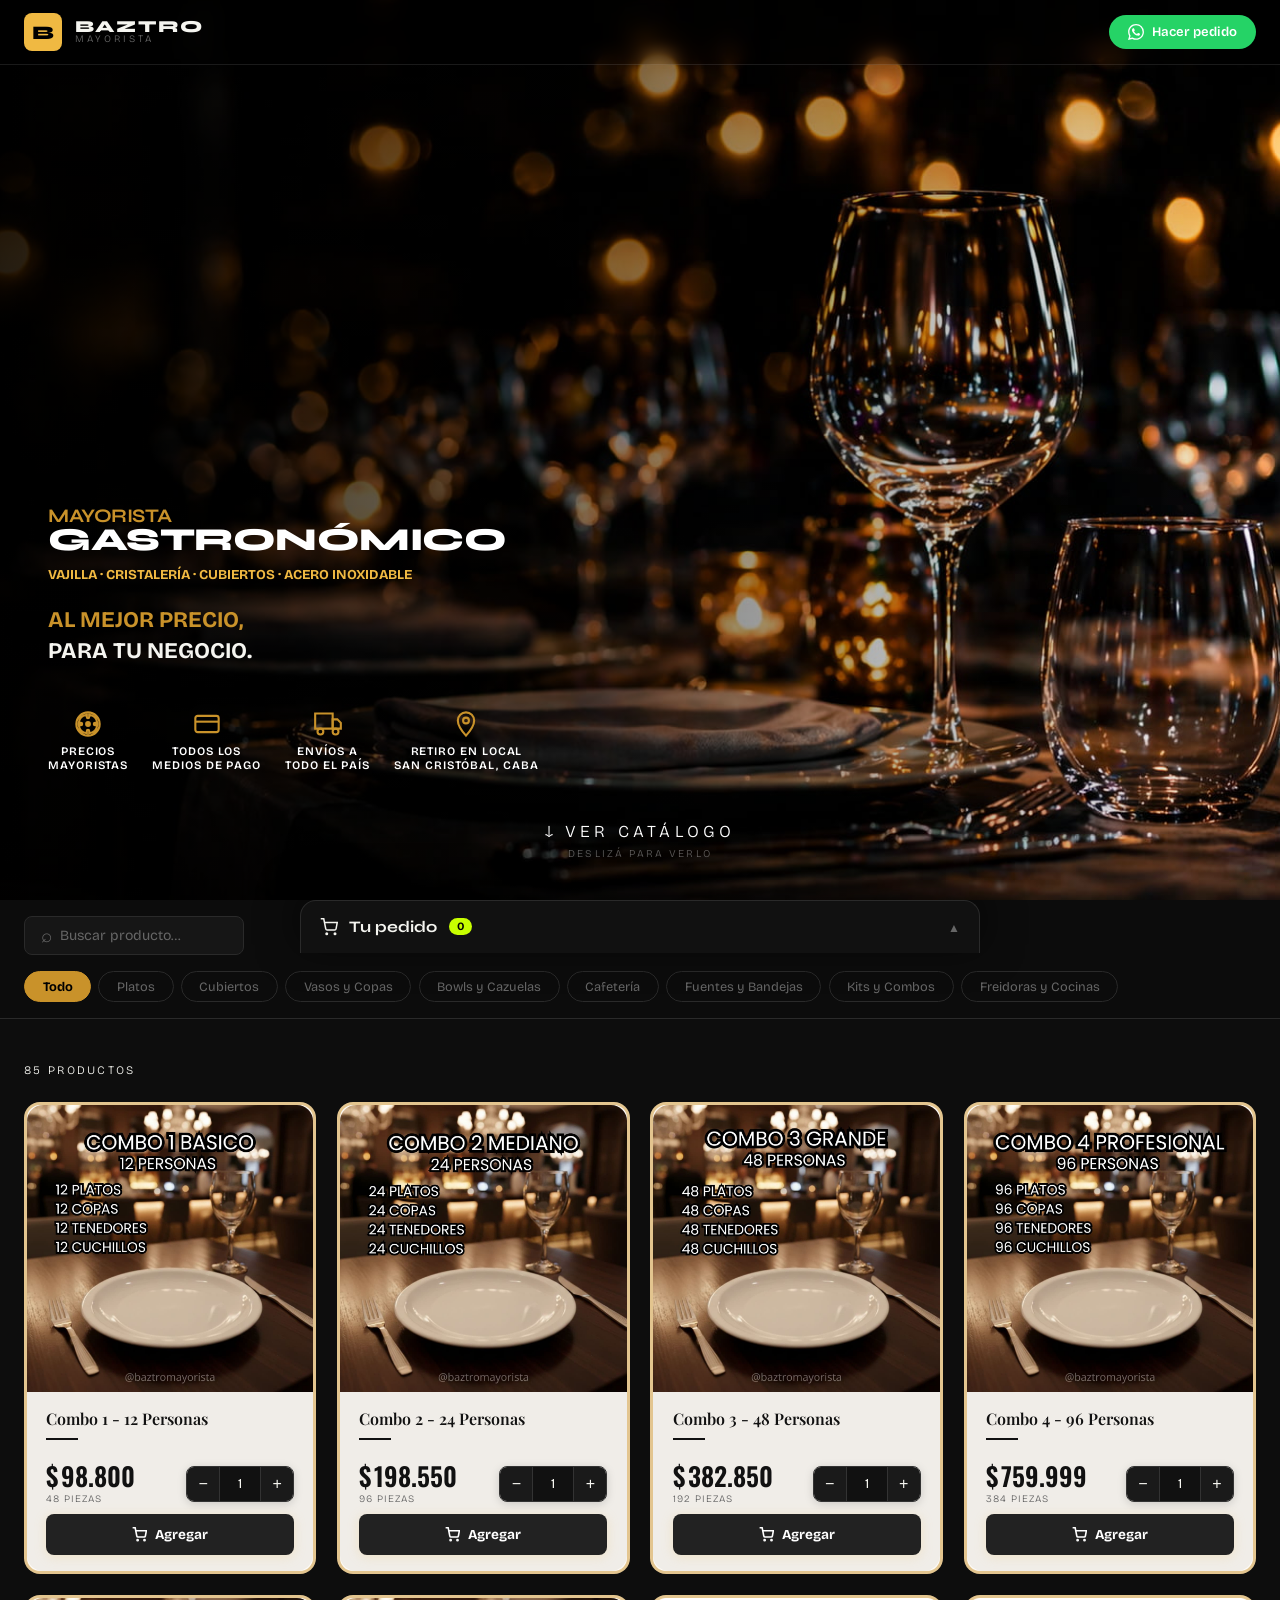
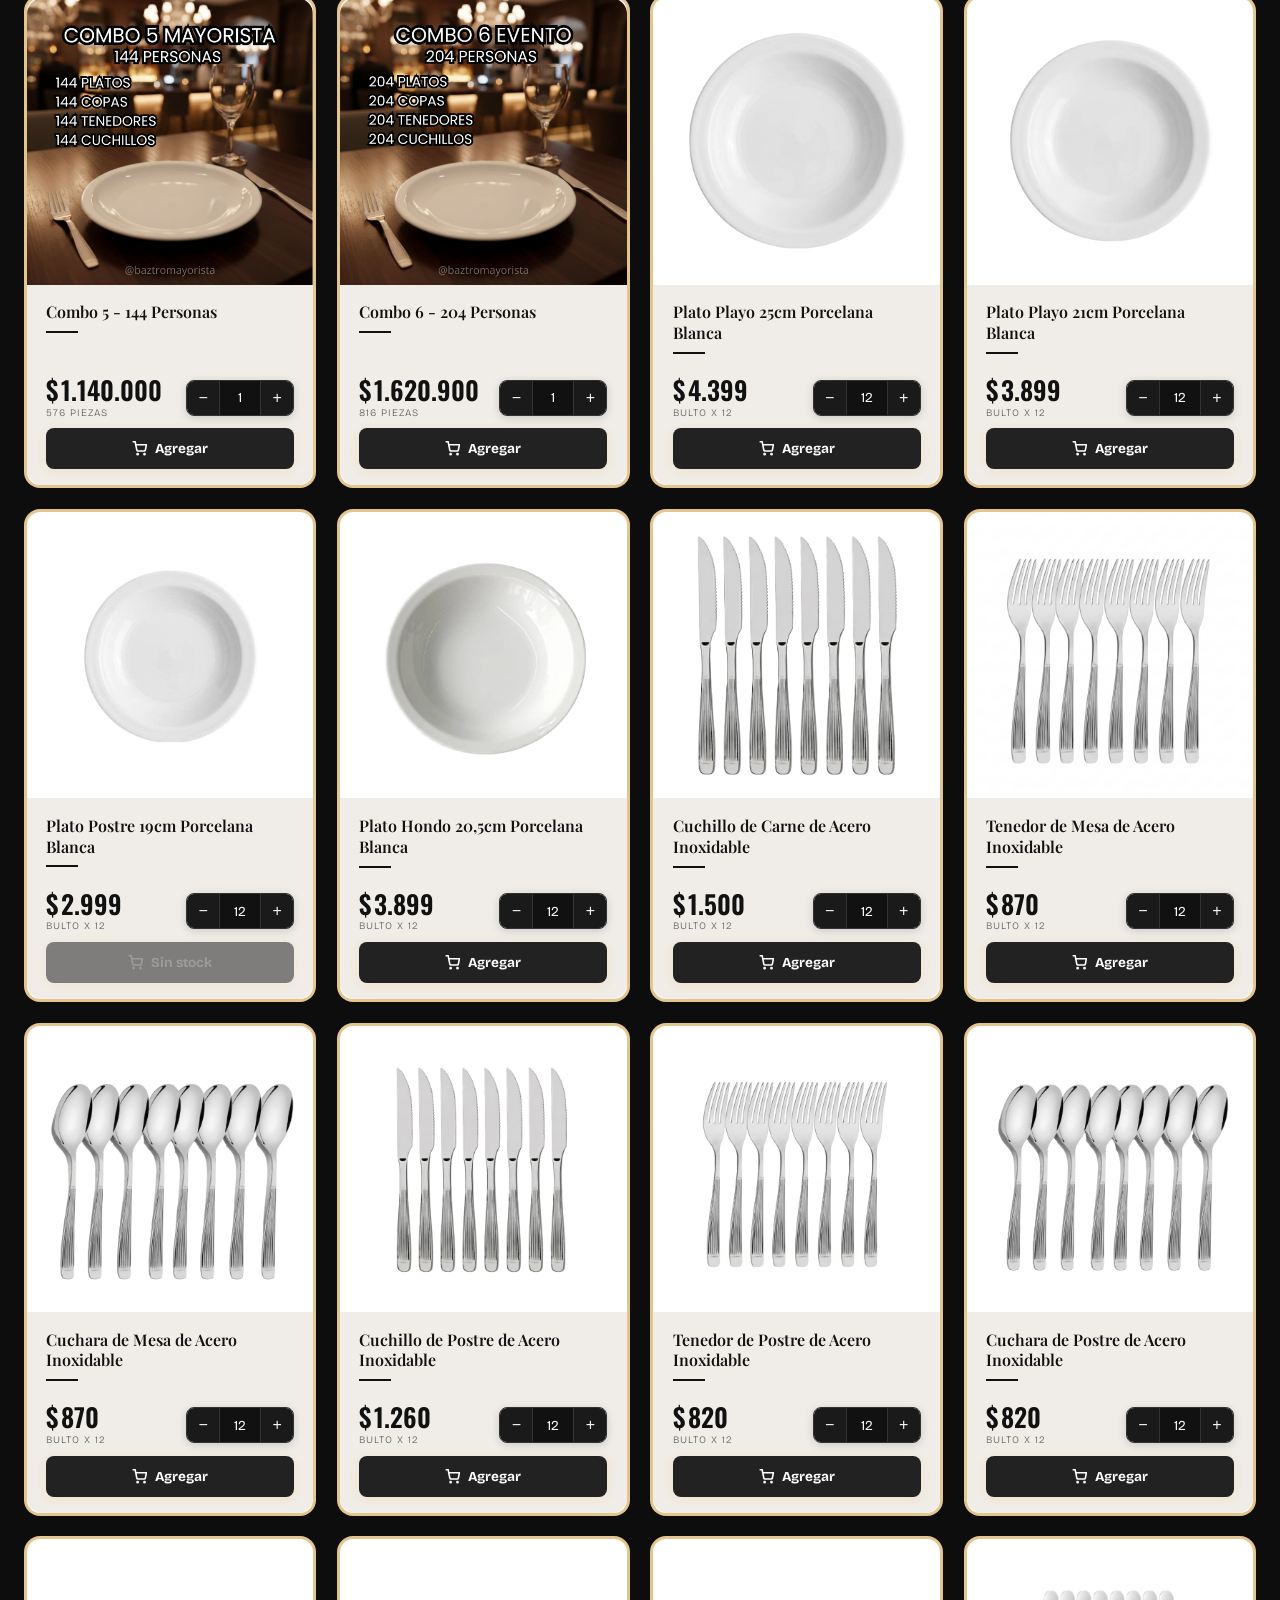
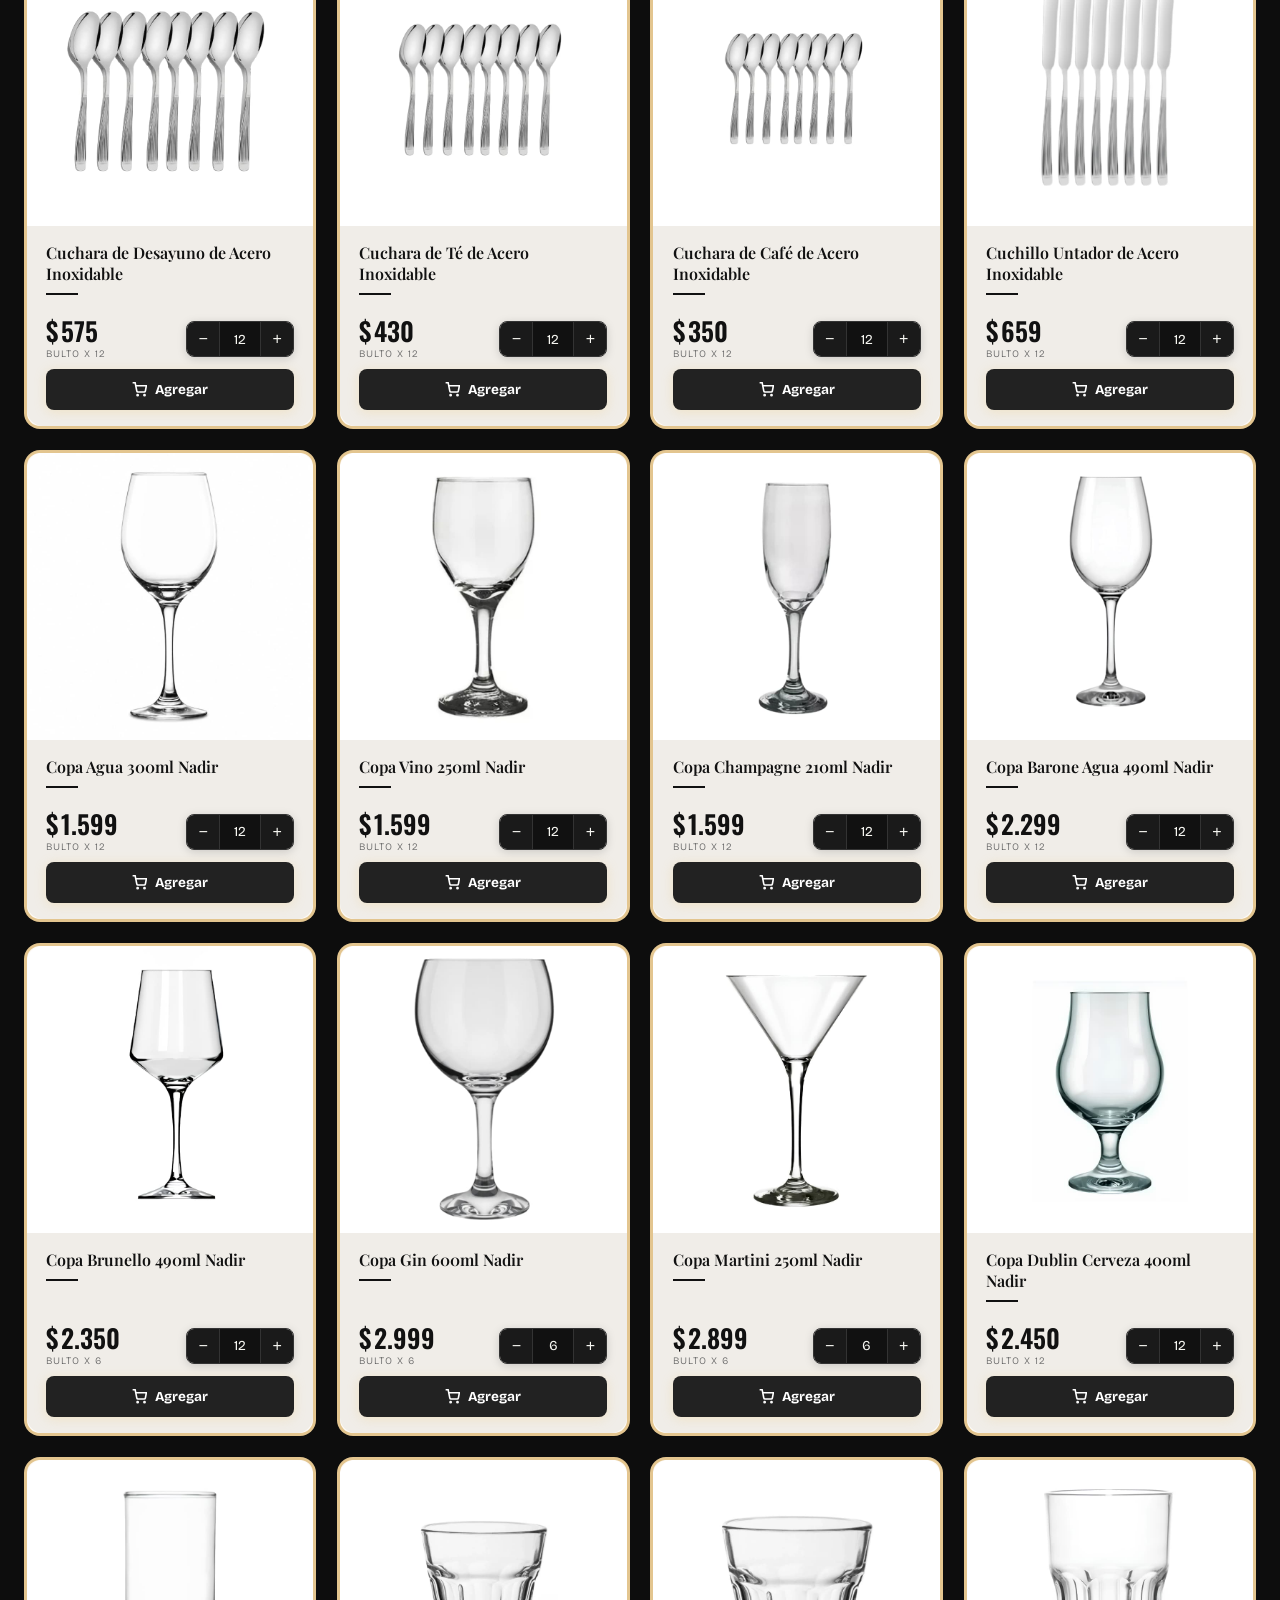
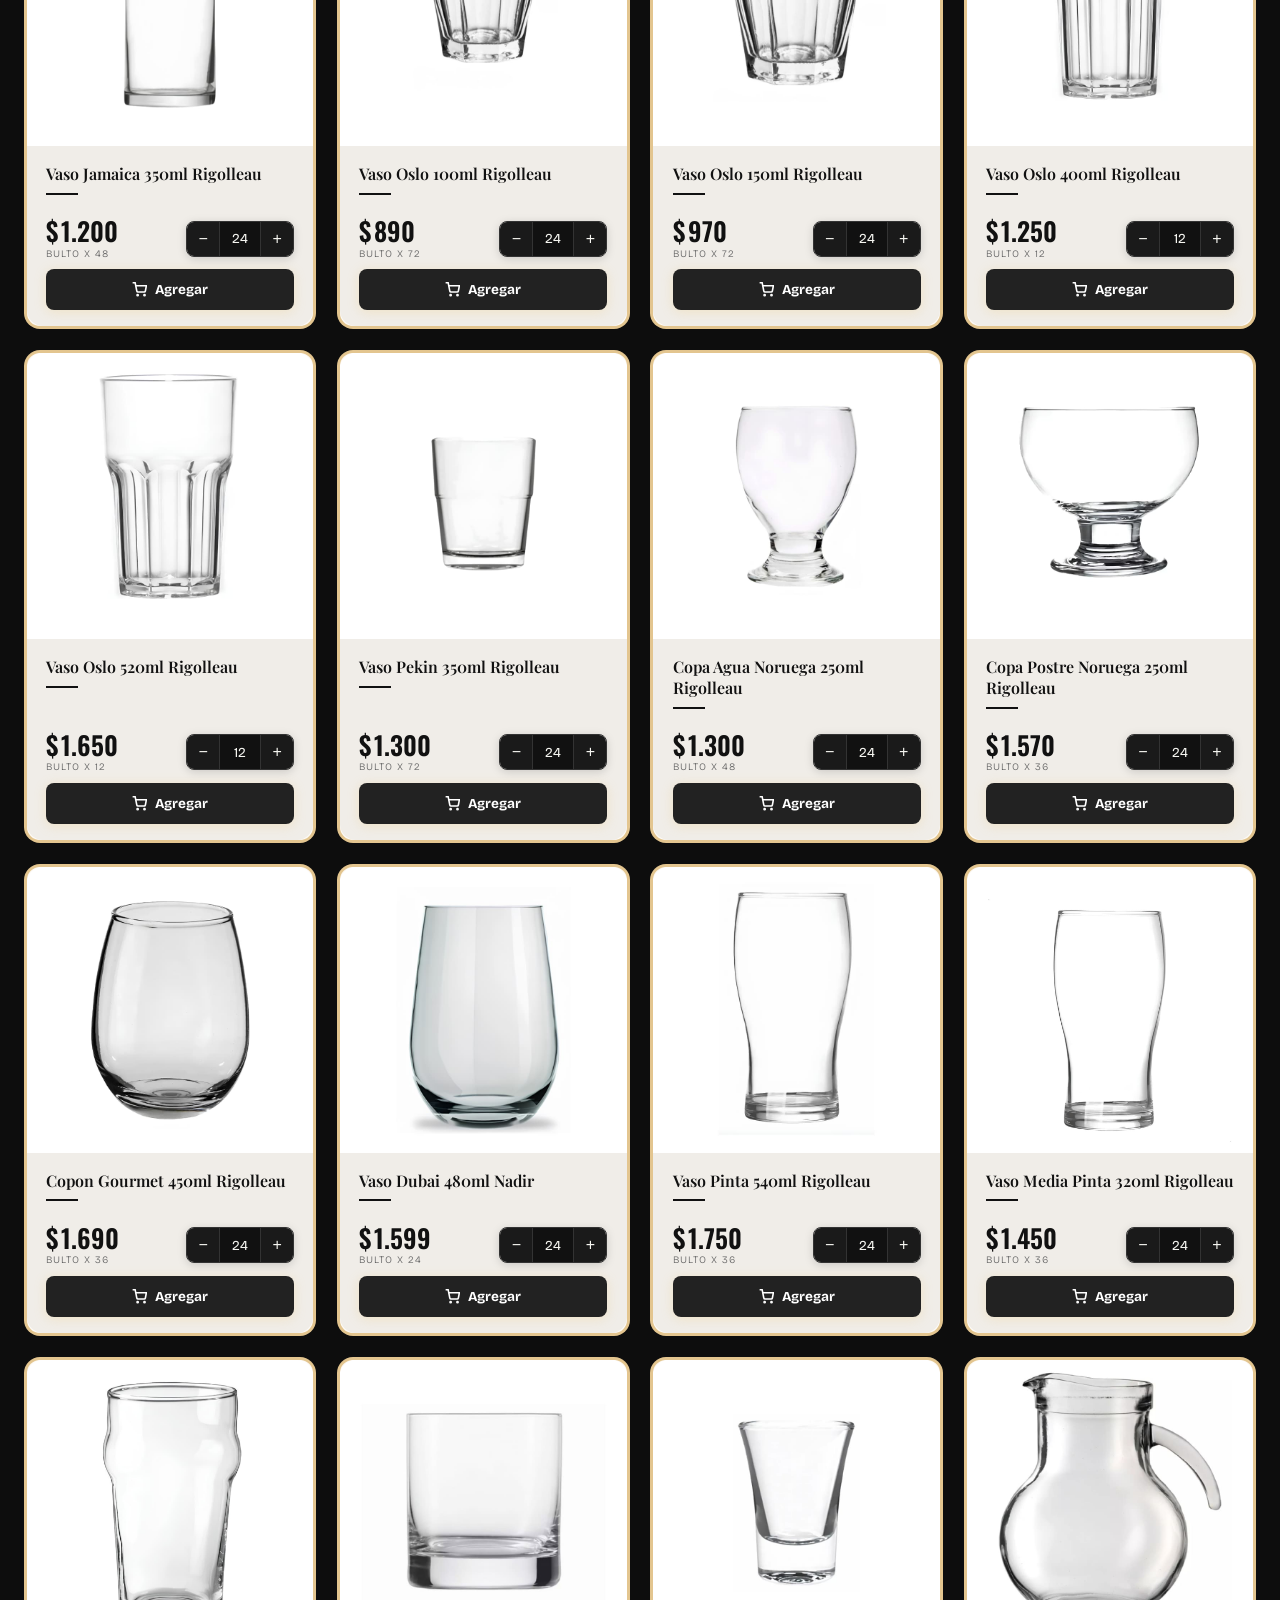
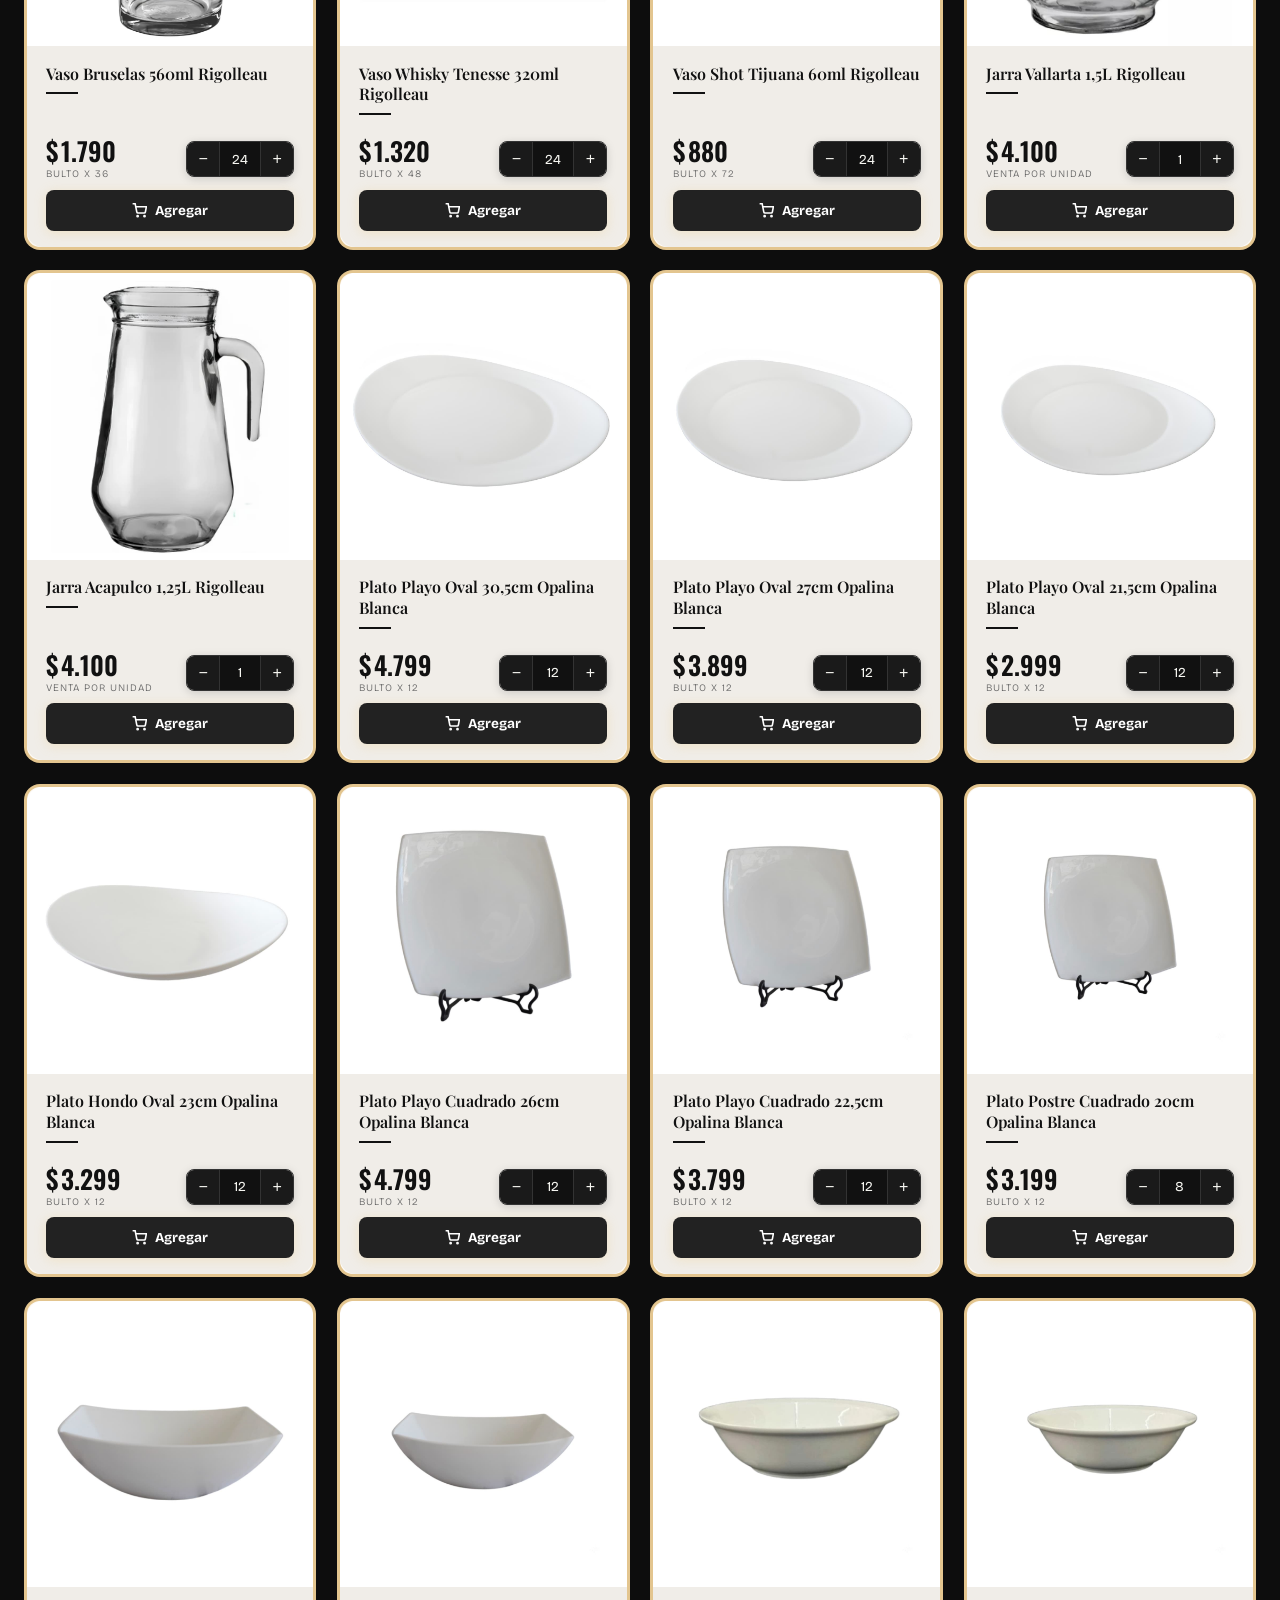
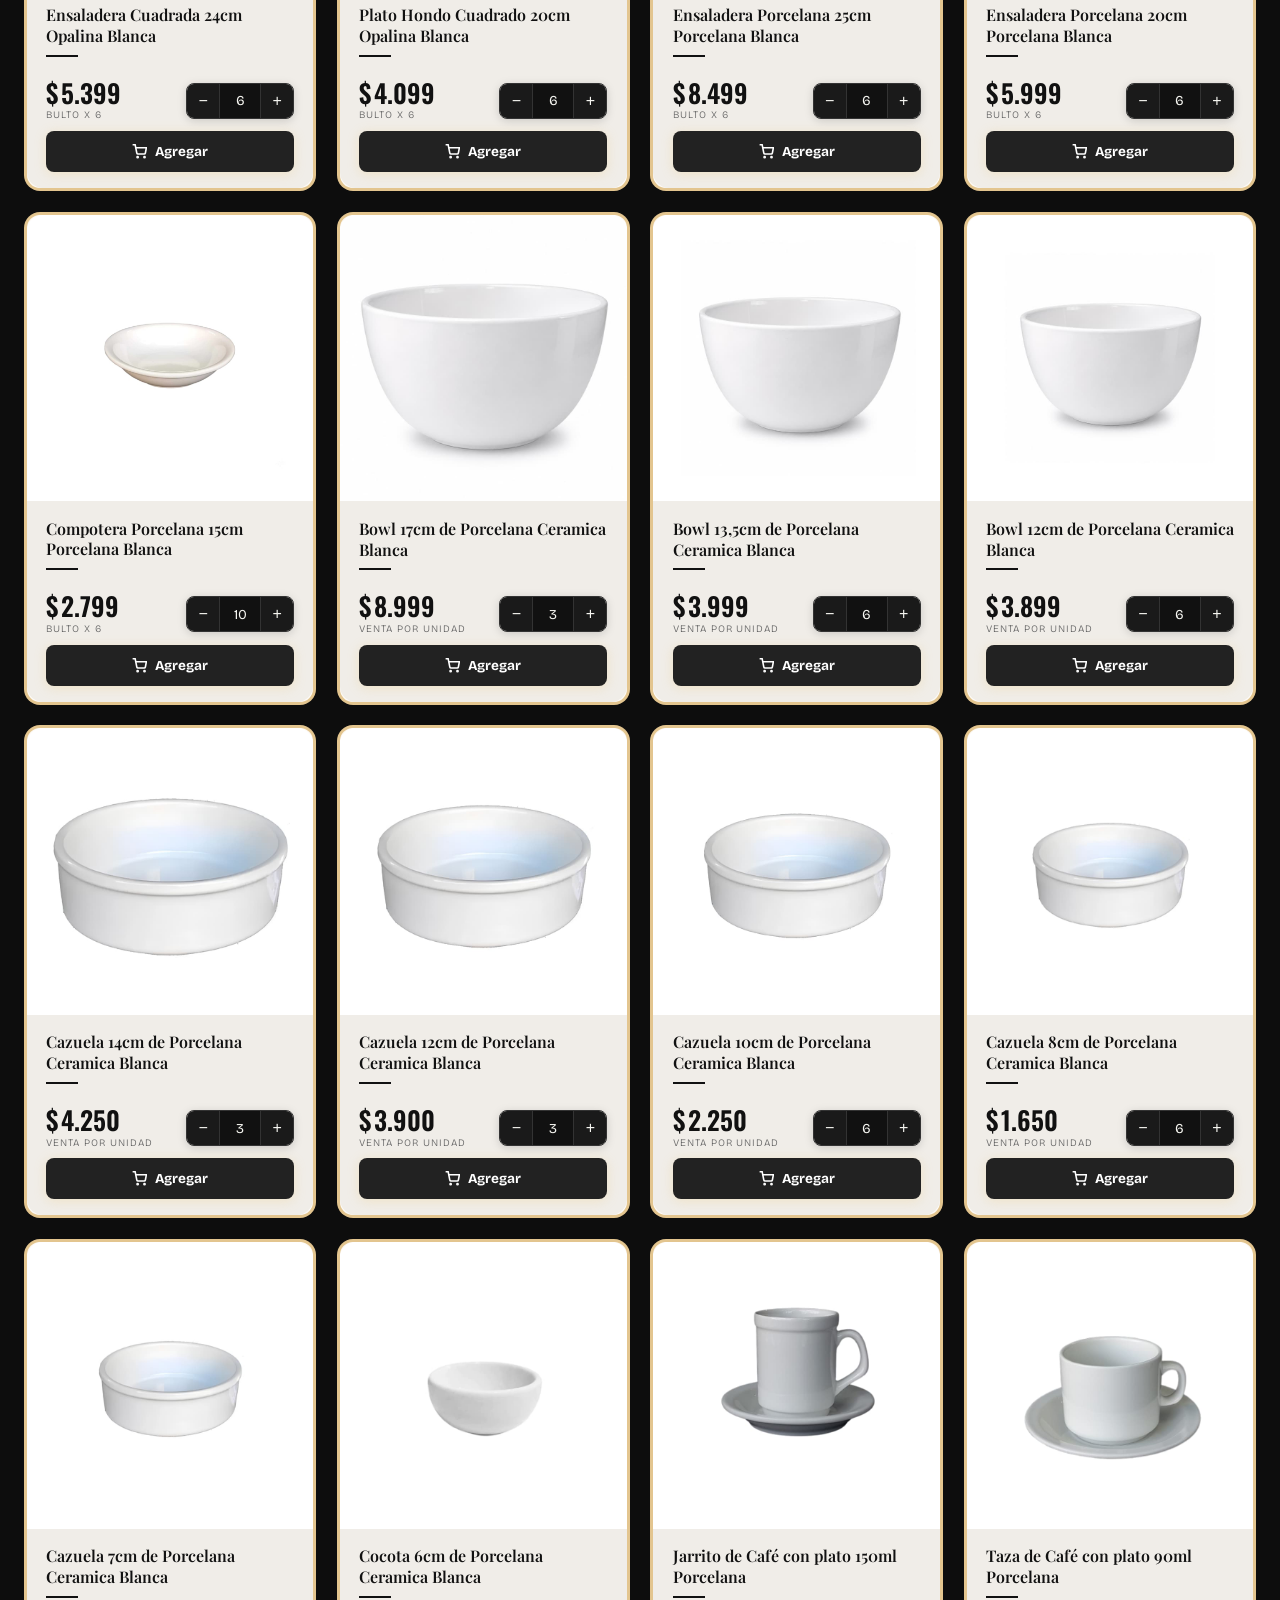
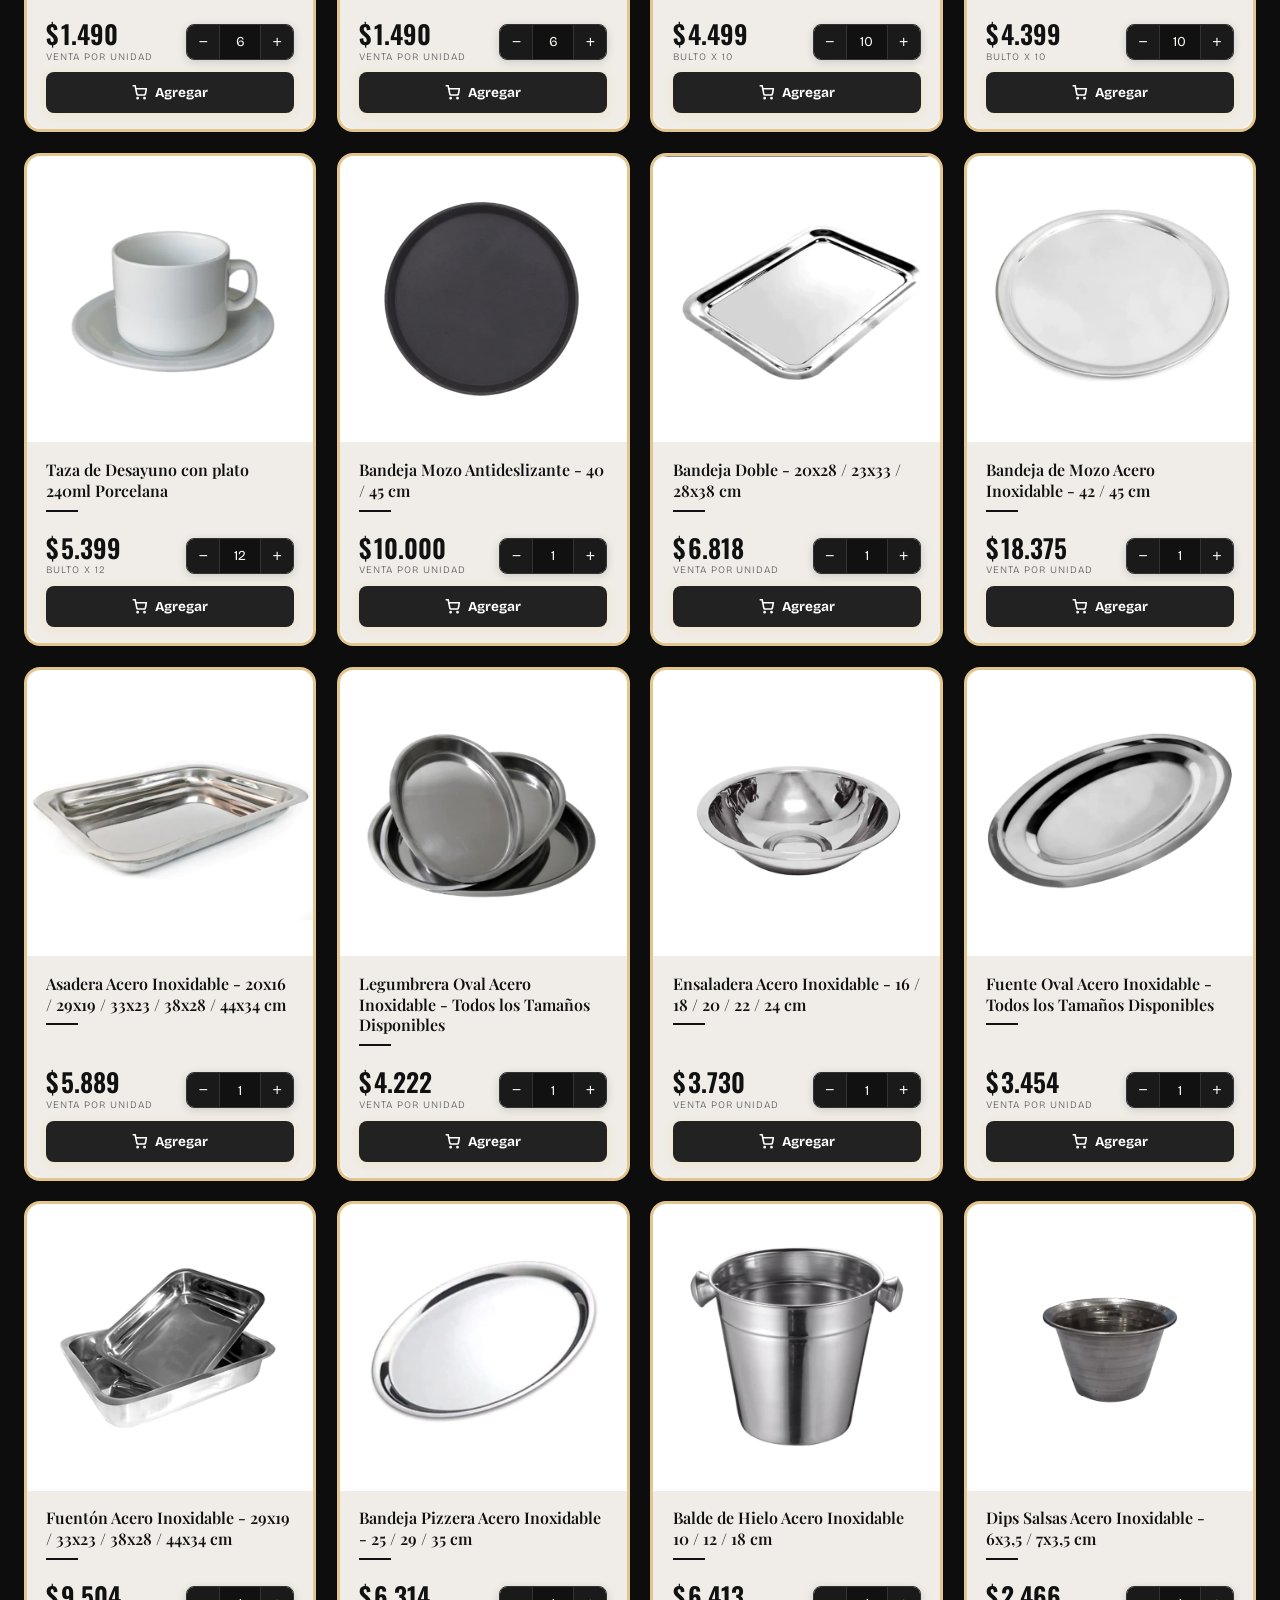
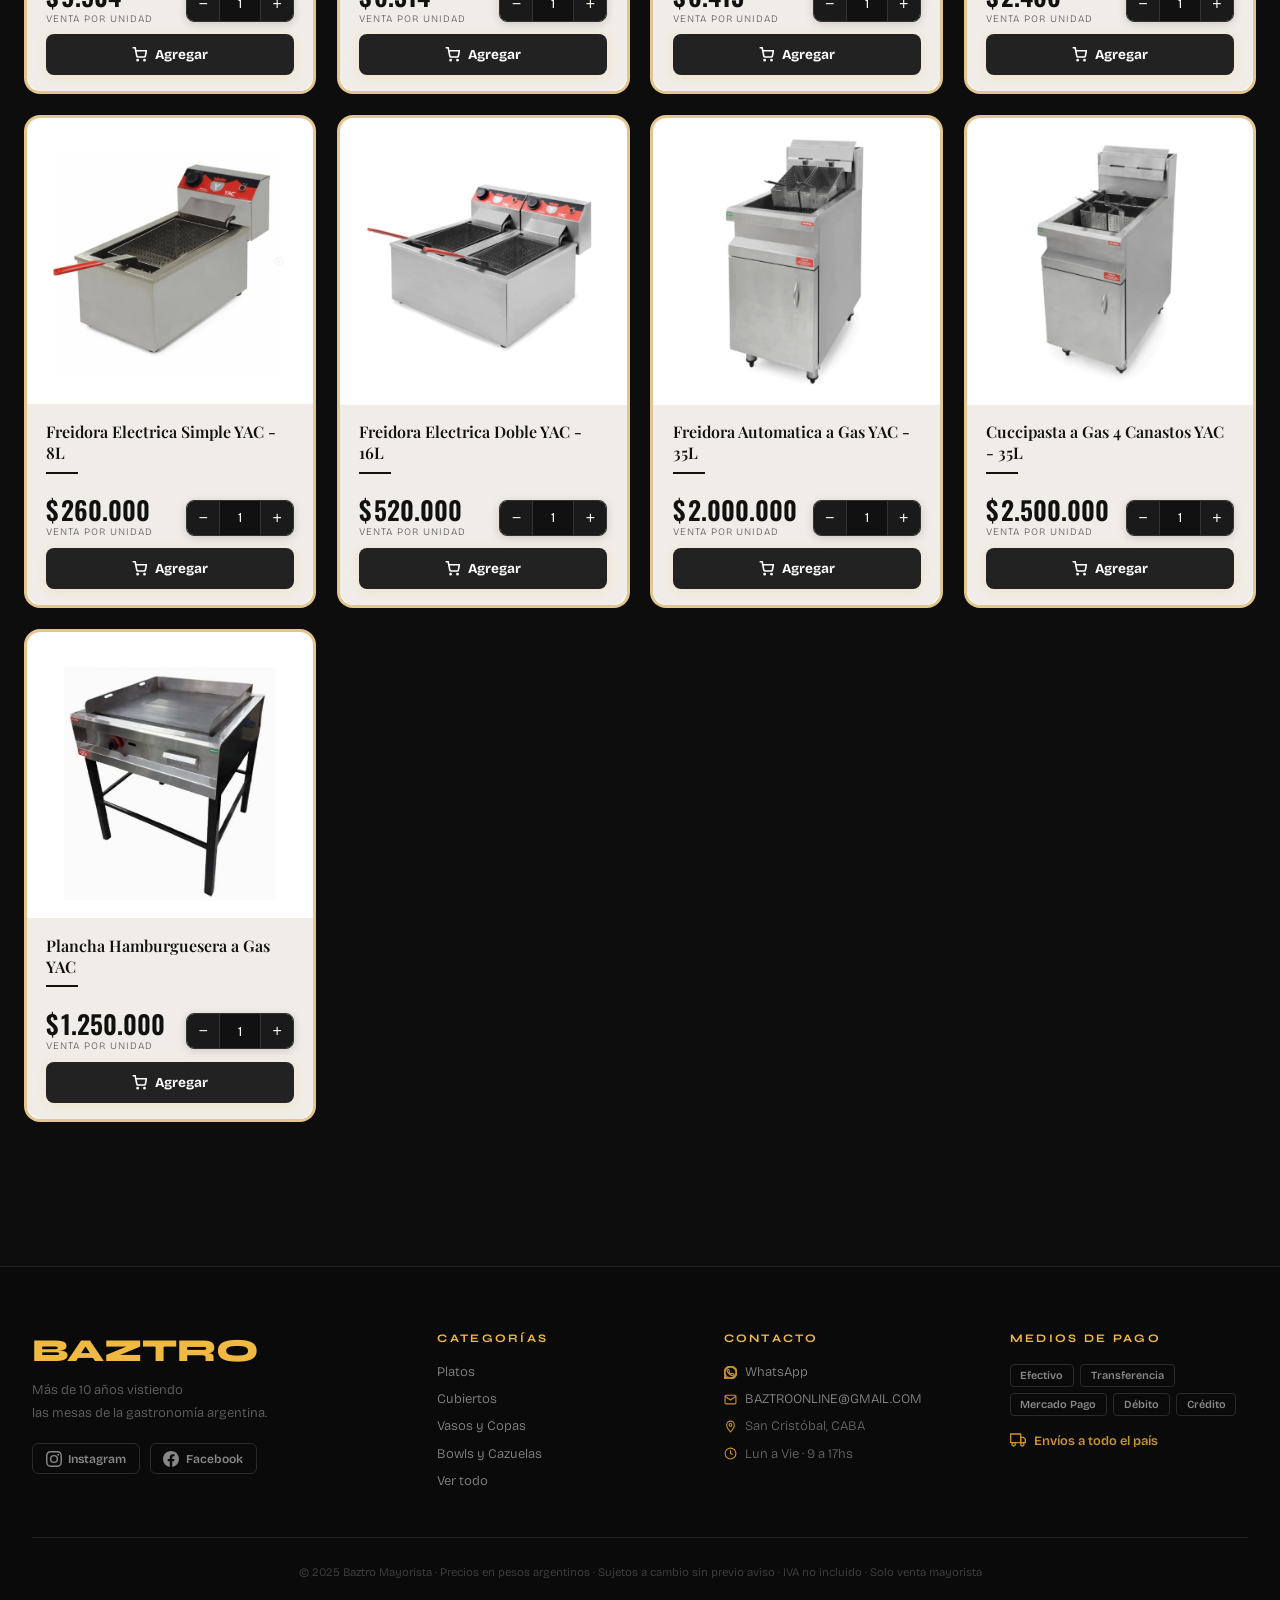
==== commit 1753f512: "agrego de muchas cosas" ====
--- a/index.html
+++ b/index.html
@@ -3,10 +3,38 @@
 <head>
   <meta charset="UTF-8"/>
   <meta name="viewport" content="width=device-width, initial-scale=1.0, maximum-scale=1.0">
-  <title>Baztro Mayorista</title>
+  <title>Baztro Mayorista — Vajilla & Mesa Gastronómica</title>
+  <meta name="description" content="Catálogo mayorista de vajilla, cristalería, cubiertos y accesorios gastronómicos. Los mejores precios para tu negocio. Envíos a todo el país.">
+<meta name="keywords" content="vajilla mayorista, platos porcelana, copas cristal, cubiertos acero inoxidable, gastronomía, mayorista CABA">
+<meta name="robots" content="index, follow">
   <link rel="preconnect" href="https://fonts.googleapis.com">
   <link href="https://fonts.googleapis.com/css2?family=Syne:wght@400;700;800&family=Bricolage+Grotesque:wght@300;400;600;800&family=Oswald:wght@400;600&family=Playfair+Display:wght@600;700&family=Inter:wght@400;600;700&display=swap" rel="stylesheet">
+  <!-- Open Graph para WhatsApp y redes -->
+<meta property="og:title" content="Baztro Mayorista — Vajilla & Mesa Gastronómica">
+<meta property="og:description" content="Los mejores precios en vajilla, cristalería y cubiertos para tu negocio. Envíos a todo el país.">
+<meta property="og:image" content="img/hero.jpg">
+<meta property="og:type" content="website">
+<meta property="og:locale" content="es_AR">
+<meta name="application-name" content="Baztro Mayorista">
+<script type="application/ld+json">
+{
+  "@context": "https://schema.org",
+  "@type": "Store",
+  "name": "Baztro Mayorista",
+  "alternateName": "baztromayorista",
+  "description": "Vajilla y mesa gastronómica mayorista",
+  "url": "https://baztromayorista.ar",
+  "telephone": "+5491168660232",
+  "address": {
+    "@type": "baztroonline@gmail.com",
+    "addressLocality": "San Cristóbal",
+    "addressRegion": "CABA",
+    "addressCountry": "AR"
+  }
+}
+</script>
   <link rel="stylesheet" href="style.css"/>
+  <link rel="canonical" href="https://baztromayorista.ar/">
   <link rel="icon" type="image/png" href="img/Untitled design (27).png">
 <link rel="apple-touch-icon" href="img/Untitled design (27).png">
 </head>
@@ -77,7 +105,9 @@
         <button class="pill" data-cat="vasos_y_copas">Vasos y Copas</button>
         <button class="pill" data-cat="bowls">Bowls y Cazuelas</button>
         <button class="pill" data-cat="cafeteria">Cafetería</button>
+        <button class="pill" data-cat="fuentes">Fuentes y Bandejas</button>
         <button class="pill" data-cat="combos">Kits y Combos</button>
+        <button class="pill" data-cat="freidoras">Freidoras y Cocinas</button>
       </div>
     </div>
   </section>
@@ -187,6 +217,7 @@
         <div class="modal-badge-wrap" id="modal-badge-wrap"></div>
         <h2 class="modal-nombre" id="modal-nombre"></h2>
         <div class="modal-linea"></div>
+        <div class="modal-variantes" id="modal-variantes"></div>
         <div class="modal-precio-wrap">
           <span class="modal-precio" id="modal-precio"></span>
           <span class="modal-unidad" id="modal-unidad"></span>
@@ -207,17 +238,7 @@
     Todos los medios de pago
   </div>
 </div>
-        <div class="modal-actions">
-          <div class="qty-control">
-            <button class="qty-btn" id="modal-qty-minus">−</button>
-            <input class="qty-input" type="number" id="modal-qty" value="1" min="1">
-            <button class="qty-btn" id="modal-qty-plus">+</button>
-          </div>
-          <button class="add-btn modal-add-btn" id="modal-add-btn">
-            <svg width="15" height="15" viewBox="0 0 24 24" fill="none" stroke="currentColor" stroke-width="2.5"><circle cx="9" cy="21" r="1"/><circle cx="20" cy="21" r="1"/><path d="M1 1h4l2.68 13.39a2 2 0 0 0 2 1.61h9.72a2 2 0 0 0 2-1.61L23 6H6"/></svg>
-            Agregar al carrito
-          </button>
-        </div>
+        
       </div>
     </div>
   </div>
--- a/style.css
+++ b/style.css
@@ -397,7 +397,7 @@
   width: 100%;
   aspect-ratio: 1 / 1;
   overflow: hidden;
-  background: #EAE7E2 ;
+  background: #fff ;
   position: relative;
   flex-shrink: 0;
   border-radius: 16px 16px 0 0;
@@ -450,8 +450,10 @@
   padding: 1.1rem 1.2rem 1rem;
   display: flex;
   flex-direction: column;
+  border-radius: 0 0 16px 16px;
   gap: .45rem;
   flex: 1;
+  background: #F0EDE8;
 }
 
 .card-name {
@@ -1000,7 +1002,8 @@
   min-width: 0;
   max-width: 100%;
 }
-  .card-inner {padding: .5rem;}
+  .card-inner {padding: .5rem;
+  }
   .card-name {   
   font-family: 'Inter', sans-serif;
   font-weight: 600;
@@ -1122,7 +1125,7 @@
   display: flex;
   align-items: center;
   justify-content: center;
-  background: #1a1a1a;
+  background: #fff;
   border-radius: 12px;
   overflow: hidden;
   border: 1px solid #2a2a2a;
@@ -1271,4 +1274,111 @@
   gap: .6rem;
   font-size: .78rem;
   color: #888;
+}
+
+.modal-variantes {
+  display: flex;
+  gap: .5rem;
+  flex-wrap: wrap;
+}
+
+.var-btn {
+  padding: .4rem .9rem;
+  border-radius: 8px;
+  border: 1.5px solid #333;
+  background: transparent;
+  color: #888;
+  font-family: var(--font-body);
+  font-size: .8rem;
+  font-weight: 600;
+  cursor: pointer;
+  transition: all .2s;
+}
+.var-btn:hover { border-color: #C9922A; color: #C9922A; }
+.var-btn.activa { background: #C9922A; border-color: #C9922A; color: #000; }
+
+.ci-qty-control {
+  display: flex;
+  align-items: center;
+  gap: .3rem;
+  background: #222;
+  border-radius: 6px;
+  padding: .1rem .2rem;
+}
+
+.ci-qty-btn {
+  background: none;
+  border: none;
+  color: var(--white);
+  font-size: .85rem;
+  cursor: pointer;
+  width: 20px;
+  height: 20px;
+  display: flex;
+  align-items: center;
+  justify-content: center;
+  border-radius: 4px;
+  transition: background .15s;
+}
+.ci-qty-btn:hover { background: #333; }
+
+.ci-cant {
+  font-size: .78rem;
+  color: var(--white);
+  min-width: 24px;
+  text-align: center;
+}
+
+.card-photo-hint {
+  position: absolute;
+  bottom: 0;
+  left: 0;
+  right: 0;
+  background: rgba(0,0,0,.6);
+  color: #fff;
+  font-size: .68rem;
+  font-weight: 600;
+  text-align: center;
+  padding: .4rem;
+  letter-spacing: .08em;
+  opacity: 0;
+  transition: opacity .25s;
+}
+
+.card:hover .card-photo-hint {
+  opacity: 1;
+}
+.add-btn.sin-stock {
+  background: #333;
+  color: #666;
+  cursor: not-allowed;
+  opacity: .6;
+}
+.card-hidden {
+  opacity: 0;
+  transform: translateY(16px);
+  transition: opacity .3s ease, transform .3s ease;
+}
+
+.card-hidden.visible {
+  opacity: 1;
+  transform: translateY(0);
+}
+
+.carrito-lista::-webkit-scrollbar {
+  width: 4px;
+}
+
+.carrito-lista::-webkit-scrollbar-track {
+  background: #1a1a1a;
+  border-radius: 99px;
+}
+
+.carrito-lista::-webkit-scrollbar-thumb {
+  background: linear-gradient(180deg, #F0B942, #C9922A);
+  border-radius: 99px;
+}
+
+.carrito-lista::-webkit-scrollbar-thumb:hover {
+  background: #F0B942;
 }
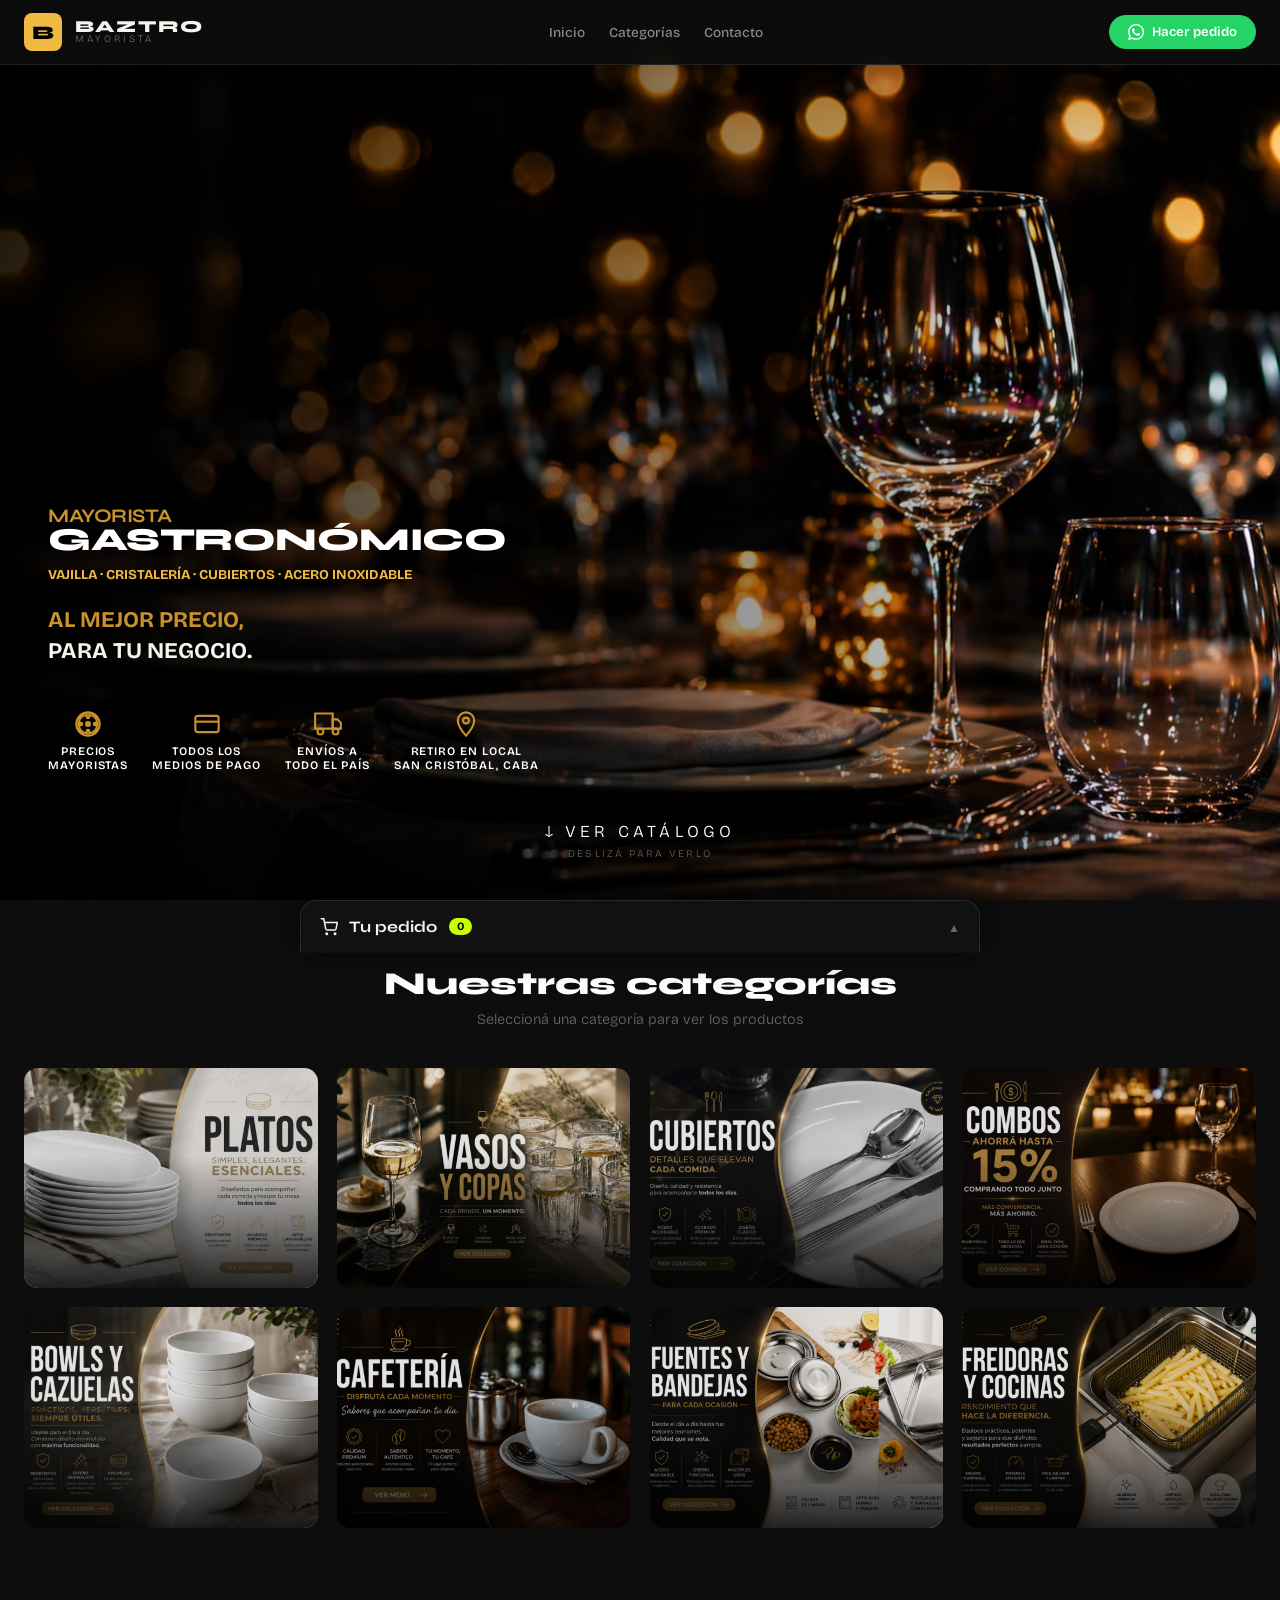
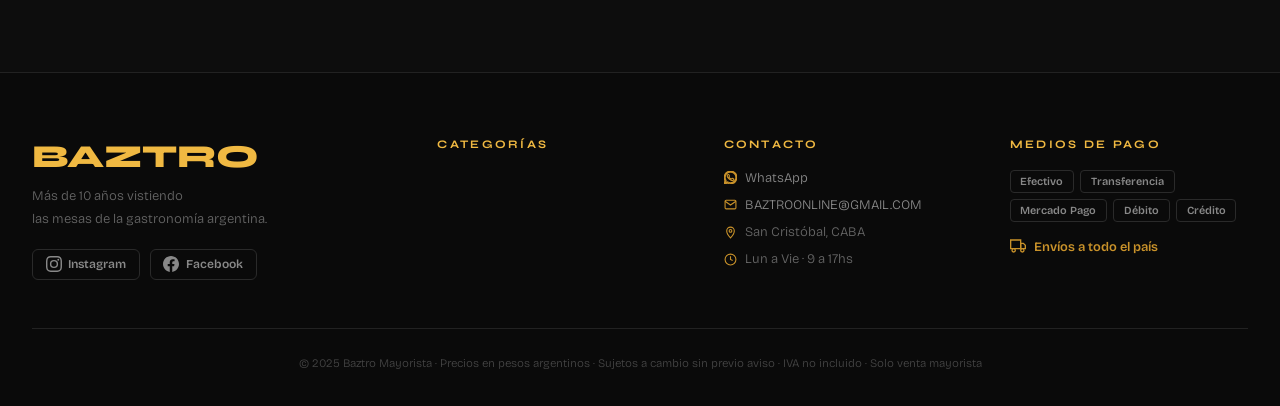
==== commit 7ee8cc06: "categorias" ====
--- a/index.html
+++ b/index.html
@@ -5,58 +5,72 @@
   <meta name="viewport" content="width=device-width, initial-scale=1.0, maximum-scale=1.0">
   <title>Baztro Mayorista — Vajilla & Mesa Gastronómica</title>
   <meta name="description" content="Catálogo mayorista de vajilla, cristalería, cubiertos y accesorios gastronómicos. Los mejores precios para tu negocio. Envíos a todo el país.">
-<meta name="keywords" content="vajilla mayorista, platos porcelana, copas cristal, cubiertos acero inoxidable, gastronomía, mayorista CABA">
-<meta name="robots" content="index, follow">
+  <meta name="keywords" content="vajilla mayorista, platos porcelana, copas cristal, cubiertos acero inoxidable, gastronomía, mayorista CABA">
+  <meta name="robots" content="index, follow">
+  <meta property="og:title" content="Baztro Mayorista — Vajilla & Mesa Gastronómica">
+  <meta property="og:description" content="Los mejores precios en vajilla, cristalería y cubiertos para tu negocio. Envíos a todo el país.">
+  <meta property="og:image" content="img/hero.jpg">
+  <meta property="og:type" content="website">
+  <meta property="og:locale" content="es_AR">
+  <meta name="application-name" content="Baztro Mayorista">
   <link rel="preconnect" href="https://fonts.googleapis.com">
   <link href="https://fonts.googleapis.com/css2?family=Syne:wght@400;700;800&family=Bricolage+Grotesque:wght@300;400;600;800&family=Oswald:wght@400;600&family=Playfair+Display:wght@600;700&family=Inter:wght@400;600;700&display=swap" rel="stylesheet">
-  <!-- Open Graph para WhatsApp y redes -->
-<meta property="og:title" content="Baztro Mayorista — Vajilla & Mesa Gastronómica">
-<meta property="og:description" content="Los mejores precios en vajilla, cristalería y cubiertos para tu negocio. Envíos a todo el país.">
-<meta property="og:image" content="img/hero.jpg">
-<meta property="og:type" content="website">
-<meta property="og:locale" content="es_AR">
-<meta name="application-name" content="Baztro Mayorista">
-<script type="application/ld+json">
-{
-  "@context": "https://schema.org",
-  "@type": "Store",
-  "name": "Baztro Mayorista",
-  "alternateName": "baztromayorista",
-  "description": "Vajilla y mesa gastronómica mayorista",
-  "url": "https://baztromayorista.ar",
-  "telephone": "+5491168660232",
-  "address": {
-    "@type": "baztroonline@gmail.com",
-    "addressLocality": "San Cristóbal",
-    "addressRegion": "CABA",
-    "addressCountry": "AR"
-  }
-}
-</script>
   <link rel="stylesheet" href="style.css"/>
   <link rel="canonical" href="https://baztromayorista.ar/">
   <link rel="icon" type="image/png" href="img/Untitled design (27).png">
-<link rel="apple-touch-icon" href="img/Untitled design (27).png">
+  <link rel="apple-touch-icon" href="img/Untitled design (27).png">
+  <script type="application/ld+json">
+  {
+    "@context": "https://schema.org",
+    "@type": "Store",
+    "name": "Baztro Mayorista",
+    "alternateName": "baztromayorista",
+    "description": "Vajilla y mesa gastronómica mayorista",
+    "url": "https://baztromayorista.ar",
+    "telephone": "+5491168660232",
+    "address": {
+      "@type": "PostalAddress",
+      "addressLocality": "San Cristóbal",
+      "addressRegion": "CABA",
+      "addressCountry": "AR"
+    }
+  }
+  </script>
 </head>
 <body>
 
-  <!-- HERO -->
-  <section class="hero" style="background-image: url('/img/header2.jpg')">  
-    <header>
+<!-- ── PAGE HOME ─────────────────────────────────────────────── -->
+<div id="page-home">
+
+  <!-- HEADER FIJO -->
+  <header id="header">
     <div class="header-inner">
-      <div class="logo">
+      <div class="logo" onclick="mostrarHome()" style="cursor:pointer">
         <div class="logo-mark">B</div>
         <div class="logo-text">
           <span class="l1">BAZTRO</span>
           <span class="l2">mayorista</span>
         </div>
       </div>
-      <a class="wpp-pill" href="https://wa.me/5491168660232?text=Hola!%20Quiero%20hacer%20un%20pedido" target="_blank">
-        <svg width="16" height="16" viewBox="0 0 24 24" fill="currentColor"><path d="M17.472 14.382c-.297-.149-1.758-.867-2.03-.967-.273-.099-.471-.148-.67.15-.197.297-.767.966-.94 1.164-.173.199-.347.223-.644.075-.297-.15-1.255-.463-2.39-1.475-.883-.788-1.48-1.761-1.653-2.059-.173-.297-.018-.458.13-.606.134-.133.298-.347.446-.52.149-.174.198-.298.298-.497.099-.198.05-.371-.025-.52-.075-.149-.669-1.612-.916-2.207-.242-.579-.487-.5-.669-.51-.173-.008-.371-.01-.57-.01-.198 0-.52.074-.792.372-.272.297-1.04 1.016-1.04 2.479 0 1.462 1.065 2.875 1.213 3.074.149.198 2.096 3.2 5.077 4.487.709.306 1.262.489 1.694.625.712.227 1.36.195 1.871.118.571-.085 1.758-.719 2.006-1.413.248-.694.248-1.289.173-1.413-.074-.124-.272-.198-.57-.347m-5.421 7.403h-.004a9.87 9.87 0 01-5.031-1.378l-.361-.214-3.741.982.998-3.648-.235-.374a9.86 9.86 0 01-1.51-5.26c.001-5.45 4.436-9.884 9.888-9.884 2.64 0 5.122 1.03 6.988 2.898a9.825 9.825 0 012.893 6.994c-.003 5.45-4.437 9.884-9.885 9.884m8.413-18.297A11.815 11.815 0 0012.05 0C5.495 0 .16 5.335.157 11.892c0 2.096.547 4.142 1.588 5.945L.057 24l6.305-1.654a11.882 11.882 0 005.683 1.448h.005c6.554 0 11.89-5.335 11.893-11.893a11.821 11.821 0 00-3.48-8.413z"/></svg>
-        Hacer pedido
-      </a>
+      <nav class="header-nav" id="header-nav">
+        <a href="#" onclick="mostrarHome(); return false;">Inicio</a>
+        <a href="#" onclick="mostrarHome(); setTimeout(()=>document.getElementById('categorias-section').scrollIntoView({behavior:'smooth'}),200); return false;">Categorías</a>
+        <a href="https://wa.me/5491168660232" target="_blank">Contacto</a>
+      </nav>
+      <div class="header-right">
+        <a class="wpp-pill" href="https://wa.me/5491168660232?text=Hola!%20Quiero%20hacer%20un%20pedido" target="_blank">
+          <svg width="16" height="16" viewBox="0 0 24 24" fill="currentColor"><path d="M17.472 14.382c-.297-.149-1.758-.867-2.03-.967-.273-.099-.471-.148-.67.15-.197.297-.767.966-.94 1.164-.173.199-.347.223-.644.075-.297-.15-1.255-.463-2.39-1.475-.883-.788-1.48-1.761-1.653-2.059-.173-.297-.018-.458.13-.606.134-.133.298-.347.446-.52.149-.174.198-.298.298-.497.099-.198.05-.371-.025-.52-.075-.149-.669-1.612-.916-2.207-.242-.579-.487-.5-.669-.51-.173-.008-.371-.01-.57-.01-.198 0-.52.074-.792.372-.272.297-1.04 1.016-1.04 2.479 0 1.462 1.065 2.875 1.213 3.074.149.198 2.096 3.2 5.077 4.487.709.306 1.262.489 1.694.625.712.227 1.36.195 1.871.118.571-.085 1.758-.719 2.006-1.413.248-.694.248-1.289.173-1.413-.074-.124-.272-.198-.57-.347m-5.421 7.403h-.004a9.87 9.87 0 01-5.031-1.378l-.361-.214-3.741.982.998-3.648-.235-.374a9.86 9.86 0 01-1.51-5.26c.001-5.45 4.436-9.884 9.888-9.884 2.64 0 5.122 1.03 6.988 2.898a9.825 9.825 0 012.893 6.994c-.003 5.45-4.437 9.884-9.885 9.884m8.413-18.297A11.815 11.815 0 0012.05 0C5.495 0 .16 5.335.157 11.892c0 2.096.547 4.142 1.588 5.945L.057 24l6.305-1.654a11.882 11.882 0 005.683 1.448h.005c6.554 0 11.89-5.335 11.893-11.893a11.821 11.821 0 00-3.48-8.413z"/></svg>
+          Hacer pedido
+        </a>
+        <button class="hamburger" id="hamburger" onclick="toggleMenu()">
+          <span></span><span></span><span></span>
+        </button>
+      </div>
     </div>
   </header>
+
+  <!-- HERO -->
+  <section class="hero" style="background-image: url('/img/header2.jpg')">
     <div class="hero-overlay"></div>
     <div class="hero-content">
       <h1>
@@ -65,54 +79,126 @@
       </h1>
       <p>VAJILLA · CRISTALERÍA · CUBIERTOS · ACERO INOXIDABLE</p>
       <p class="hero-slogan">AL MEJOR PRECIO,<br><strong>PARA TU NEGOCIO.</strong></p>
-    
-    <div class="hero-features">
-  <div class="hero-feature">
-    <svg width="28" height="28" viewBox="0 0 24 24" fill="none" stroke="#C9922A" stroke-width="1.8"><path d="M12 2C6.48 2 2 6.48 2 12s4.48 10 10 10 10-4.48 10-10S17.52 2 12 2zm1 17.93V18c0-.55-.45-1-1-1s-1 .45-1 1v1.93C7.06 19.48 4.52 16.94 4.07 13H6c.55 0 1-.45 1-1s-.45-1-1-1H4.07C4.52 7.06 7.06 4.52 11 4.07V6c0 .55.45 1 1 1s1-.45 1-1V4.07C16.94 4.52 19.48 7.06 19.93 11H18c-.55 0-1 .45-1 1s.45 1 1 1h1.93c-.45 3.94-2.99 6.48-6.93 6.93z"/><circle cx="12" cy="12" r="2.5" fill="#C9922A" stroke="none"/></svg>
-    <span>Precios<br>mayoristas</span>
-  </div>
-  <div class="hero-feature">
-    <svg width="28" height="28" viewBox="0 0 24 24" fill="none" stroke="#C9922A" stroke-width="1.8"><rect x="2" y="5" width="20" height="14" rx="2"/><path d="M2 10h20"/></svg>
-    <span>Todos los<br>medios de pago</span>
-  </div>
-  <div class="hero-feature">
-    <svg width="28" height="28" viewBox="0 0 24 24" fill="none" stroke="#C9922A" stroke-width="1.8"><path d="M1 3h15v13H1z"/><path d="M16 8h4l3 3v5h-7V8z"/><circle cx="5.5" cy="18.5" r="2.5"/><circle cx="18.5" cy="18.5" r="2.5"/></svg>
-    <span>Envíos a<br>todo el país</span>
-  </div>
-  <div class="hero-feature">
-    <svg width="28" height="28" viewBox="0 0 24 24" fill="none" stroke="#C9922A" stroke-width="1.8"><path d="M12 2C8.13 2 5 5.13 5 9c0 5.25 7 13 7 13s7-7.75 7-13c0-3.87-3.13-7-7-7z"/><circle cx="12" cy="9" r="2.5"/></svg>
-    <span>Retiro en local<br>San Cristóbal, CABA</span>
-  </div>
-</div>
-</div>
+      <div class="hero-features">
+        <div class="hero-feature">
+          <svg width="28" height="28" viewBox="0 0 24 24" fill="none" stroke="#C9922A" stroke-width="1.8"><path d="M12 2C6.48 2 2 6.48 2 12s4.48 10 10 10 10-4.48 10-10S17.52 2 12 2zm1 17.93V18c0-.55-.45-1-1-1s-1 .45-1 1v1.93C7.06 19.48 4.52 16.94 4.07 13H6c.55 0 1-.45 1-1s-.45-1-1-1H4.07C4.52 7.06 7.06 4.52 11 4.07V6c0 .55.45 1 1 1s1-.45 1-1V4.07C16.94 4.52 19.48 7.06 19.93 11H18c-.55 0-1 .45-1 1s.45 1 1 1h1.93c-.45 3.94-2.99 6.48-6.93 6.93z"/><circle cx="12" cy="12" r="2.5" fill="#C9922A" stroke="none"/></svg>
+          <span>Precios<br>mayoristas</span>
+        </div>
+        <div class="hero-feature">
+          <svg width="28" height="28" viewBox="0 0 24 24" fill="none" stroke="#C9922A" stroke-width="1.8"><rect x="2" y="5" width="20" height="14" rx="2"/><path d="M2 10h20"/></svg>
+          <span>Todos los<br>medios de pago</span>
+        </div>
+        <div class="hero-feature">
+          <svg width="28" height="28" viewBox="0 0 24 24" fill="none" stroke="#C9922A" stroke-width="1.8"><path d="M1 3h15v13H1z"/><path d="M16 8h4l3 3v5h-7V8z"/><circle cx="5.5" cy="18.5" r="2.5"/><circle cx="18.5" cy="18.5" r="2.5"/></svg>
+          <span>Envíos a<br>todo el país</span>
+        </div>
+        <div class="hero-feature">
+          <svg width="28" height="28" viewBox="0 0 24 24" fill="none" stroke="#C9922A" stroke-width="1.8"><path d="M12 2C8.13 2 5 5.13 5 9c0 5.25 7 13 7 13s7-7.75 7-13c0-3.87-3.13-7-7-7z"/><circle cx="12" cy="9" r="2.5"/></svg>
+          <span>Retiro en local<br>San Cristóbal, CABA</span>
+        </div>
+      </div>
+    </div>
     <div class="hero-scroll-hint">
-    <span>↓ ver catálogo</span>
-    <span class="scroll-sub">deslizá para verlo</span>
+      <span>↓ ver catálogo</span>
+      <span class="scroll-sub">deslizá para verlo</span>
     </div>
   </section>
 
-  <!-- FILTROS -->
+  <!-- CATEGORÍAS -->
+  <section id="categorias-section" class="categorias-section">
+    <div class="categorias-header">
+      <h2>Nuestras categorías</h2>
+      <p>Seleccioná una categoría para ver los productos</p>
+    </div>
+    <div class="categorias-grid" id="categorias-grid"></div>
+  </section>
+
+  <!-- FOOTER -->
+  <footer>
+    <div class="footer-inner">
+      <div class="footer-top">
+        <div class="footer-brand">
+          <div class="footer-logo">BAZTRO</div>
+          <p class="footer-slogan">Más de 10 años vistiendo<br>las mesas de la gastronomía argentina.</p>
+          <div class="footer-social">
+            <a href="https://instagram.com/baztromayorista" target="_blank" class="social-btn">
+              <svg width="16" height="16" viewBox="0 0 24 24" fill="currentColor"><path d="M12 2.163c3.204 0 3.584.012 4.85.07 3.252.148 4.771 1.691 4.919 4.919.058 1.265.069 1.645.069 4.849 0 3.205-.012 3.584-.069 4.849-.149 3.225-1.664 4.771-4.919 4.919-1.266.058-1.644.07-4.85.07-3.204 0-3.584-.012-4.849-.07-3.26-.149-4.771-1.699-4.919-4.92-.058-1.265-.07-1.644-.07-4.849 0-3.204.013-3.583.07-4.849.149-3.227 1.664-4.771 4.919-4.919 1.266-.057 1.645-.069 4.849-.069zM12 0C8.741 0 8.333.014 7.053.072 2.695.272.273 2.69.073 7.052.014 8.333 0 8.741 0 12c0 3.259.014 3.668.072 4.948.2 4.358 2.618 6.78 6.98 6.98C8.333 23.986 8.741 24 12 24c3.259 0 3.668-.014 4.948-.072 4.354-.2 6.782-2.618 6.979-6.98.059-1.28.073-1.689.073-4.948 0-3.259-.014-3.667-.072-4.947-.196-4.354-2.617-6.78-6.979-6.98C15.668.014 15.259 0 12 0zm0 5.838a6.162 6.162 0 100 12.324 6.162 6.162 0 000-12.324zM12 16a4 4 0 110-8 4 4 0 010 8zm6.406-11.845a1.44 1.44 0 100 2.881 1.44 1.44 0 000-2.881z"/></svg>
+              Instagram
+            </a>
+            <a href="https://facebook.com/profile.php?id=61582223437308" target="_blank" class="social-btn">
+              <svg width="16" height="16" viewBox="0 0 24 24" fill="currentColor"><path d="M24 12.073c0-6.627-5.373-12-12-12s-12 5.373-12 12c0 5.99 4.388 10.954 10.125 11.854v-8.385H7.078v-3.47h3.047V9.43c0-3.007 1.792-4.669 4.533-4.669 1.312 0 2.686.235 2.686.235v2.953H15.83c-1.491 0-1.956.925-1.956 1.874v2.25h3.328l-.532 3.47h-2.796v8.385C19.612 23.027 24 18.062 24 12.073z"/></svg>
+              Facebook
+            </a>
+          </div>
+        </div>
+        <div class="footer-col">
+          <h4>Categorías</h4>
+          <ul id="footer-cats"></ul>
+        </div>
+        <div class="footer-col">
+          <h4>Contacto</h4>
+          <ul>
+            <li><svg width="13" height="13" viewBox="0 0 24 24" fill="none" stroke="currentColor" stroke-width="2"><path d="M17.472 14.382c-.297-.149-1.758-.867-2.03-.967-.273-.099-.471-.148-.67.15-.197.297-.767.966-.94 1.164-.173.199-.347.223-.644.075-.297-.15-1.255-.463-2.39-1.475-.883-.788-1.48-1.761-1.653-2.059-.173-.297-.018-.458.13-.606.134-.133.298-.347.446-.52.149-.174.198-.298.298-.497.099-.198.05-.371-.025-.52-.075-.149-.669-1.612-.916-2.207-.242-.579-.487-.5-.669-.51-.173-.008-.371-.01-.57-.01-.198 0-.52.074-.792.372-.272.297-1.04 1.016-1.04 2.479 0 1.462 1.065 2.875 1.213 3.074.149.198 2.096 3.2 5.077 4.487.709.306 1.262.489 1.694.625.712.227 1.36.195 1.871.118.571-.085 1.758-.719 2.006-1.413.248-.694.248-1.289.173-1.413-.074-.124-.272-.198-.57-.347m-5.421 7.403h-.004a9.87 9.87 0 01-5.031-1.378l-.361-.214-3.741.982.998-3.648-.235-.374a9.86 9.86 0 01-1.51-5.26c.001-5.45 4.436-9.884 9.888-9.884 2.64 0 5.122 1.03 6.988 2.898a9.825 9.825 0 012.893 6.994c-.003 5.45-4.437 9.884-9.885 9.884m8.413-18.297A11.815 11.815 0 0012.05 0C5.495 0 .16 5.335.157 11.892c0 2.096.547 4.142 1.588 5.945L.057 24l6.305-1.654a11.882 11.882 0 005.683 1.448h.005c6.554 0 11.89-5.335 11.893-11.893a11.821 11.821 0 00-3.48-8.413z"/></svg><a href="https://wa.me/5491168660232" target="_blank">WhatsApp</a></li>
+            <li><svg width="13" height="13" viewBox="0 0 24 24" fill="none" stroke="currentColor" stroke-width="2"><path d="M4 4h16c1.1 0 2 .9 2 2v12c0 1.1-.9 2-2 2H4c-1.1 0-2-.9-2-2V6c0-1.1.9-2 2-2z"/><polyline points="22,6 12,13 2,6"/></svg><a href="mailto:BAZTROONLINE@GMAIL.COM">BAZTROONLINE@GMAIL.COM</a></li>
+            <li><svg width="13" height="13" viewBox="0 0 24 24" fill="none" stroke="currentColor" stroke-width="2"><path d="M12 2C8.13 2 5 5.13 5 9c0 5.25 7 13 7 13s7-7.75 7-13c0-3.87-3.13-7-7-7z"/><circle cx="12" cy="9" r="2.5"/></svg>San Cristóbal, CABA</li>
+            <li><svg width="13" height="13" viewBox="0 0 24 24" fill="none" stroke="currentColor" stroke-width="2"><circle cx="12" cy="12" r="10"/><polyline points="12 6 12 12 16 14"/></svg>Lun a Vie · 9 a 17hs</li>
+          </ul>
+        </div>
+        <div class="footer-col">
+          <h4>Medios de pago</h4>
+          <div class="footer-pagos">
+            <span class="pago-pill">Efectivo</span>
+            <span class="pago-pill">Transferencia</span>
+            <span class="pago-pill">Mercado Pago</span>
+            <span class="pago-pill">Débito</span>
+            <span class="pago-pill">Crédito</span>
+          </div>
+          <div class="footer-envio">
+            <svg width="16" height="16" viewBox="0 0 24 24" fill="none" stroke="#C9922A" stroke-width="2"><path d="M1 3h15v13H1z"/><path d="M16 8h4l3 3v5h-7V8z"/><circle cx="5.5" cy="18.5" r="2.5"/><circle cx="18.5" cy="18.5" r="2.5"/></svg>
+            <span>Envíos a todo el país</span>
+          </div>
+        </div>
+      </div>
+      <div class="footer-bottom">
+        <p>© 2025 Baztro Mayorista · Precios en pesos argentinos · Sujetos a cambio sin previo aviso · IVA no incluido · Solo venta mayorista</p>
+      </div>
+    </div>
+  </footer>
+
+</div>
+
+<!-- ── PAGE CATEGORÍA ─────────────────────────────────────────── -->
+<div id="page-categoria" style="display:none">
+  <header id="header-cat">
+    <div class="header-inner">
+      <div class="logo" onclick="mostrarHome()" style="cursor:pointer">
+        <div class="logo-mark">B</div>
+        <div class="logo-text">
+          <span class="l1">BAZTRO</span>
+          <span class="l2">mayorista</span>
+        </div>
+      </div>
+      <button class="back-btn" onclick="mostrarHome()">
+        <svg width="16" height="16" viewBox="0 0 24 24" fill="none" stroke="currentColor" stroke-width="2.5"><path d="M19 12H5"/><path d="M12 5l-7 7 7 7"/></svg>
+        Volver
+      </button>
+      <h2 class="cat-page-titulo" id="cat-page-titulo"></h2>
+      <a class="wpp-pill" href="https://wa.me/5491168660232?text=Hola!%20Quiero%20hacer%20un%20pedido" target="_blank">
+        <svg width="16" height="16" viewBox="0 0 24 24" fill="currentColor"><path d="M17.472 14.382c-.297-.149-1.758-.867-2.03-.967-.273-.099-.471-.148-.67.15-.197.297-.767.966-.94 1.164-.173.199-.347.223-.644.075-.297-.15-1.255-.463-2.39-1.475-.883-.788-1.48-1.761-1.653-2.059-.173-.297-.018-.458.13-.606.134-.133.298-.347.446-.52.149-.174.198-.298.298-.497.099-.198.05-.371-.025-.52-.075-.149-.669-1.612-.916-2.207-.242-.579-.487-.5-.669-.51-.173-.008-.371-.01-.57-.01-.198 0-.52.074-.792.372-.272.297-1.04 1.016-1.04 2.479 0 1.462 1.065 2.875 1.213 3.074.149.198 2.096 3.2 5.077 4.487.709.306 1.262.489 1.694.625.712.227 1.36.195 1.871.118.571-.085 1.758-.719 2.006-1.413.248-.694.248-1.289.173-1.413-.074-.124-.272-.198-.57-.347m-5.421 7.403h-.004a9.87 9.87 0 01-5.031-1.378l-.361-.214-3.741.982.998-3.648-.235-.374a9.86 9.86 0 01-1.51-5.26c.001-5.45 4.436-9.884 9.888-9.884 2.64 0 5.122 1.03 6.988 2.898a9.825 9.825 0 012.893 6.994c-.003 5.45-4.437 9.884-9.885 9.884m8.413-18.297A11.815 11.815 0 0012.05 0C5.495 0 .16 5.335.157 11.892c0 2.096.547 4.142 1.588 5.945L.057 24l6.305-1.654a11.882 11.882 0 005.683 1.448h.005c6.554 0 11.89-5.335 11.893-11.893a11.821 11.821 0 00-3.48-8.413z"/></svg>
+        Hacer pedido
+      </a>
+    </div>
+  </header>
+
   <section class="filters-bar">
     <div class="filters-inner">
       <div class="search-box">
         <span>⌕</span>
         <input id="buscador" type="text" placeholder="Buscar producto…" autocomplete="off"/>
       </div>
-      <div class="pills" id="catPills">
-        <button class="pill active" data-cat="todos">Todo</button>
-        <button class="pill" data-cat="platos">Platos</button> 
-        <button class="pill" data-cat="cubiertos">Cubiertos</button>
-        <button class="pill" data-cat="vasos_y_copas">Vasos y Copas</button>
-        <button class="pill" data-cat="bowls">Bowls y Cazuelas</button>
-        <button class="pill" data-cat="cafeteria">Cafetería</button>
-        <button class="pill" data-cat="fuentes">Fuentes y Bandejas</button>
-        <button class="pill" data-cat="combos">Kits y Combos</button>
-        <button class="pill" data-cat="freidoras">Freidoras y Cocinas</button>
-      </div>
     </div>
   </section>
 
-  <!-- GRID -->
   <main id="main">
     <div class="grid-header">
       <span id="count-label"></span>
@@ -123,85 +209,8 @@
       <p>Sin resultados para esa búsqueda</p>
     </div>
   </main>
-
-  <!-- FOOTER -->
-<!-- FOOTER -->
-<footer>
-  <div class="footer-inner">
-
-    <!-- TOP -->
-    <div class="footer-top">
-      <div class="footer-brand">
-        <div class="footer-logo">BAZTRO</div>
-        <p class="footer-slogan">Más de 10 años vistiendo<br>las mesas de la gastronomía argentina.</p>
-        <div class="footer-social">
-          <a href="https://instagram.com/baztromayorista" target="_blank" class="social-btn">
-            <svg width="16" height="16" viewBox="0 0 24 24" fill="currentColor"><path d="M12 2.163c3.204 0 3.584.012 4.85.07 3.252.148 4.771 1.691 4.919 4.919.058 1.265.069 1.645.069 4.849 0 3.205-.012 3.584-.069 4.849-.149 3.225-1.664 4.771-4.919 4.919-1.266.058-1.644.07-4.85.07-3.204 0-3.584-.012-4.849-.07-3.26-.149-4.771-1.699-4.919-4.92-.058-1.265-.07-1.644-.07-4.849 0-3.204.013-3.583.07-4.849.149-3.227 1.664-4.771 4.919-4.919 1.266-.057 1.645-.069 4.849-.069zM12 0C8.741 0 8.333.014 7.053.072 2.695.272.273 2.69.073 7.052.014 8.333 0 8.741 0 12c0 3.259.014 3.668.072 4.948.2 4.358 2.618 6.78 6.98 6.98C8.333 23.986 8.741 24 12 24c3.259 0 3.668-.014 4.948-.072 4.354-.2 6.782-2.618 6.979-6.98.059-1.28.073-1.689.073-4.948 0-3.259-.014-3.667-.072-4.947-.196-4.354-2.617-6.78-6.979-6.98C15.668.014 15.259 0 12 0zm0 5.838a6.162 6.162 0 100 12.324 6.162 6.162 0 000-12.324zM12 16a4 4 0 110-8 4 4 0 010 8zm6.406-11.845a1.44 1.44 0 100 2.881 1.44 1.44 0 000-2.881z"/></svg>
-            Instagram
-          </a>
-          <a href="https://facebook.com/profile.php?id=61582223437308" target="_blank" class="social-btn">
-            <svg width="16" height="16" viewBox="0 0 24 24" fill="currentColor"><path d="M24 12.073c0-6.627-5.373-12-12-12s-12 5.373-12 12c0 5.99 4.388 10.954 10.125 11.854v-8.385H7.078v-3.47h3.047V9.43c0-3.007 1.792-4.669 4.533-4.669 1.312 0 2.686.235 2.686.235v2.953H15.83c-1.491 0-1.956.925-1.956 1.874v2.25h3.328l-.532 3.47h-2.796v8.385C19.612 23.027 24 18.062 24 12.073z"/></svg>
-            Facebook
-          </a>
-        </div>
-      </div>
-
-      <div class="footer-col">
-        <h4>Categorías</h4>
-        <ul>
-          <li><a href="#" onclick="filtrarDesdeFooter('platos')">Platos</a></li>
-          <li><a href="#" onclick="filtrarDesdeFooter('cubiertos')">Cubiertos</a></li>
-          <li><a href="#" onclick="filtrarDesdeFooter('vasos')">Vasos y Copas</a></li>
-          <li><a href="#" onclick="filtrarDesdeFooter('otros')">Bowls y Cazuelas</a></li>
-          <li><a href="#" onclick="filtrarDesdeFooter('todos')">Ver todo</a></li>
-        </ul>
-      </div>
-
-      <div class="footer-col">
-        <h4>Contacto</h4>
-        <ul>
-          <li>
-            <svg width="13" height="13" viewBox="0 0 24 24" fill="none" stroke="currentColor" stroke-width="2"><path d="M17.472 14.382c-.297-.149-1.758-.867-2.03-.967-.273-.099-.471-.148-.67.15-.197.297-.767.966-.94 1.164-.173.199-.347.223-.644.075-.297-.15-1.255-.463-2.39-1.475-.883-.788-1.48-1.761-1.653-2.059-.173-.297-.018-.458.13-.606.134-.133.298-.347.446-.52.149-.174.198-.298.298-.497.099-.198.05-.371-.025-.52-.075-.149-.669-1.612-.916-2.207-.242-.579-.487-.5-.669-.51-.173-.008-.371-.01-.57-.01-.198 0-.52.074-.792.372-.272.297-1.04 1.016-1.04 2.479 0 1.462 1.065 2.875 1.213 3.074.149.198 2.096 3.2 5.077 4.487.709.306 1.262.489 1.694.625.712.227 1.36.195 1.871.118.571-.085 1.758-.719 2.006-1.413.248-.694.248-1.289.173-1.413-.074-.124-.272-.198-.57-.347m-5.421 7.403h-.004a9.87 9.87 0 01-5.031-1.378l-.361-.214-3.741.982.998-3.648-.235-.374a9.86 9.86 0 01-1.51-5.26c.001-5.45 4.436-9.884 9.888-9.884 2.64 0 5.122 1.03 6.988 2.898a9.825 9.825 0 012.893 6.994c-.003 5.45-4.437 9.884-9.885 9.884m8.413-18.297A11.815 11.815 0 0012.05 0C5.495 0 .16 5.335.157 11.892c0 2.096.547 4.142 1.588 5.945L.057 24l6.305-1.654a11.882 11.882 0 005.683 1.448h.005c6.554 0 11.89-5.335 11.893-11.893a11.821 11.821 0 00-3.48-8.413z"/></svg>
-            <a href="https://wa.me/5491168660232" target="_blank">WhatsApp</a>
-          </li>
-          <li>
-            <svg width="13" height="13" viewBox="0 0 24 24" fill="none" stroke="currentColor" stroke-width="2"><path d="M4 4h16c1.1 0 2 .9 2 2v12c0 1.1-.9 2-2 2H4c-1.1 0-2-.9-2-2V6c0-1.1.9-2 2-2z"/><polyline points="22,6 12,13 2,6"/></svg>
-            <a href="mailto:BAZTROONLINE@GMAIL.COM">BAZTROONLINE@GMAIL.COM</a>
-          </li>
-          <li>
-            <svg width="13" height="13" viewBox="0 0 24 24" fill="none" stroke="currentColor" stroke-width="2"><path d="M12 2C8.13 2 5 5.13 5 9c0 5.25 7 13 7 13s7-7.75 7-13c0-3.87-3.13-7-7-7z"/><circle cx="12" cy="9" r="2.5"/></svg>
-            San Cristóbal, CABA
-          </li>
-          <li>
-            <svg width="13" height="13" viewBox="0 0 24 24" fill="none" stroke="currentColor" stroke-width="2"><circle cx="12" cy="12" r="10"/><polyline points="12 6 12 12 16 14"/></svg>
-            Lun a Vie · 9 a 17hs
-          </li>
-        </ul>
-      </div>
-
-      <div class="footer-col">
-        <h4>Medios de pago</h4>
-        <div class="footer-pagos">
-          <span class="pago-pill">Efectivo</span>
-          <span class="pago-pill">Transferencia</span>
-          <span class="pago-pill">Mercado Pago</span>
-          <span class="pago-pill">Débito</span>
-          <span class="pago-pill">Crédito</span>
-        </div>
-        <div class="footer-envio">
-          <svg width="16" height="16" viewBox="0 0 24 24" fill="none" stroke="#C9922A" stroke-width="2"><path d="M1 3h15v13H1z"/><path d="M16 8h4l3 3v5h-7V8z"/><circle cx="5.5" cy="18.5" r="2.5"/><circle cx="18.5" cy="18.5" r="2.5"/></svg>
-          <span>Envíos a todo el país</span>
-        </div>
-      </div>
-    </div>
-
-    <!-- BOTTOM -->
-    <div class="footer-bottom">
-      <p>© 2025 Baztro Mayorista · Precios en pesos argentinos · Sujetos a cambio sin previo aviso · IVA no incluido · Solo venta mayorista</p>
-    </div>
-
-  </div>
-</footer>
+</div>
+
 <!-- MODAL PRODUCTO -->
 <div class="modal-overlay" id="modal-overlay" onclick="cerrarModal()">
   <div class="modal" id="modal" onclick="event.stopPropagation()">
@@ -225,24 +234,15 @@
         <div class="modal-desc" id="modal-desc"></div>
         <div class="modal-detalles" id="modal-detalles"></div>
         <div class="modal-garantias">
-  <div class="modal-garantia-item">
-    <svg width="14" height="14" viewBox="0 0 24 24" fill="none" stroke="#C9922A" stroke-width="2"><path d="M1 3h15v13H1z"/><path d="M16 8h4l3 3v5h-7V8z"/><circle cx="5.5" cy="18.5" r="2.5"/><circle cx="18.5" cy="18.5" r="2.5"/></svg>
-    Envío a todo el país
+          <div class="modal-garantia-item"><svg width="14" height="14" viewBox="0 0 24 24" fill="none" stroke="#C9922A" stroke-width="2"><path d="M1 3h15v13H1z"/><path d="M16 8h4l3 3v5h-7V8z"/><circle cx="5.5" cy="18.5" r="2.5"/><circle cx="18.5" cy="18.5" r="2.5"/></svg>Envío a todo el país</div>
+          <div class="modal-garantia-item"><svg width="14" height="14" viewBox="0 0 24 24" fill="none" stroke="#C9922A" stroke-width="2"><path d="M12 22s8-4 8-10V5l-8-3-8 3v7c0 6 8 10 8 10z"/></svg>Calidad garantizada</div>
+          <div class="modal-garantia-item"><svg width="14" height="14" viewBox="0 0 24 24" fill="none" stroke="#C9922A" stroke-width="2"><rect x="2" y="5" width="20" height="14" rx="2"/><path d="M2 10h20"/></svg>Todos los medios de pago</div>
+        </div>
+      </div>
+    </div>
   </div>
-  <div class="modal-garantia-item">
-    <svg width="14" height="14" viewBox="0 0 24 24" fill="none" stroke="#C9922A" stroke-width="2"><path d="M12 22s8-4 8-10V5l-8-3-8 3v7c0 6 8 10 8 10z"/></svg>
-    Calidad garantizada
-  </div>
-  <div class="modal-garantia-item">
-    <svg width="14" height="14" viewBox="0 0 24 24" fill="none" stroke="#C9922A" stroke-width="2"><rect x="2" y="5" width="20" height="14" rx="2"/><path d="M2 10h20"/></svg>
-    Todos los medios de pago
-  </div>
-</div>
-        
-      </div>
-    </div>
-  </div>
-</div>
+</div>
+
 <!-- CARRITO FLOTANTE -->
 <div class="carrito-bar" id="carrito-bar">
   <div class="carrito-header" id="carrito-toggle">
--- a/style.css
+++ b/style.css
@@ -31,7 +31,10 @@
   --accent: var(--lime);
 }
 
-html { scroll-behavior: smooth; }
+html { 
+  scroll-behavior: smooth; 
+  -webkit-overflow-scrolling: touch;
+}
 
 body {
   background: var(--bg);
@@ -41,6 +44,9 @@
   overflow-x: hidden;
   max-width: 100vw;
   cursor: default;
+  -webkit-font-smoothing: antialiased;
+  -moz-osx-font-smoothing: grayscale;
+  touch-action: manipulation;
 }
 
 /* ── NOISE OVERLAY ─────────────────────────────────────────── */
@@ -378,7 +384,8 @@
   border: 3px solid #C9922A80;;
   flex-direction: column;
   position: relative;
-
+  -webkit-transform: translateZ(0);
+  will-change: transform;
 }
 
 .card:hover {
@@ -404,6 +411,10 @@
   overflow: hidden;
 }
 
+img {
+  will-change: auto;
+  -webkit-backface-visibility: hidden;
+}
 
 .card-photo img {
   width: 100%;
@@ -1155,6 +1166,7 @@
   transition: border-color .2s;
 }
 
+
 .modal-miniatura img {
   width: 100%;
   height: 100%;
@@ -1381,4 +1393,189 @@
 
 .carrito-lista::-webkit-scrollbar-thumb:hover {
   background: #F0B942;
+}
+
+/* ── HEADER FIJO ────────────────────────────────────────────── */
+#header, #header-cat {
+  position: fixed;
+  top: 0;
+  left: 0;
+  right: 0;
+  z-index: 500;
+  background: rgba(13,13,13,.92);
+  backdrop-filter: blur(16px);
+  border-bottom: 1px solid #222;
+}
+
+.header-nav {
+  display: flex;
+  gap: 1.5rem;
+  align-items: center;
+}
+
+.header-nav a {
+  color: #888;
+  text-decoration: none;
+  font-size: .85rem;
+  font-weight: 500;
+  transition: color .2s;
+}
+.header-nav a:hover { color: #F0B942; }
+
+.header-right {
+  display: flex;
+  align-items: center;
+  gap: .8rem;
+}
+
+.hamburger {
+  display: none;
+  flex-direction: column;
+  gap: 4px;
+  background: none;
+  border: none;
+  cursor: pointer;
+  padding: .3rem;
+}
+.hamburger span {
+  display: block;
+  width: 20px;
+  height: 2px;
+  background: #fff;
+  border-radius: 2px;
+}
+
+#header-cat .header-inner {
+  gap: 1.5rem;
+}
+
+.back-btn {
+  display: flex;
+  background: transparent;
+  border: 1px solid #C9922A;
+  color: #C9922A;
+  font-size: .78rem;
+  padding: .4rem .8rem;
+  border-radius: 99px;
+  white-space: nowrap;
+  align-items: center;
+  gap: .4rem;
+  font-family: var(--font-body);
+  font-weight: 600;
+  cursor: pointer;
+  transition: background .2s;
+}
+.back-btn svg {
+  stroke: #C9922A;
+}
+
+.back-btn:hover {
+  background: #C9922A;
+  color: #000;
+}
+
+.back-btn:hover svg {
+  stroke: #000;
+}
+
+.cat-page-titulo {
+  font-family: var(--font-disp);
+  font-size: 1.2rem;
+  font-weight: 700;
+  color: #fff;
+  flex: 1;
+}
+
+/* ── CATEGORÍAS GRID ────────────────────────────────────────── */
+.categorias-section {
+  max-width: 1280px;
+  margin: 0 auto;
+  padding: 4rem 1.5rem 5rem;
+}
+
+.categorias-header {
+  text-align: center;
+  margin-bottom: 2.5rem;
+}
+
+.categorias-header h2 {
+  font-family: var(--font-disp);
+  font-size: 2rem;
+  font-weight: 800;
+  color: #fff;
+  margin-bottom: .5rem;
+}
+
+.categorias-header p {
+  color: #666;
+  font-size: .9rem;
+}
+
+.categorias-grid {
+  display: grid;
+  grid-template-columns: repeat(4, 1fr);
+  gap: 1.2rem;
+}
+
+.cat-card {
+  border-radius: 14px;
+  overflow: hidden;
+  cursor: pointer;
+  transition: transform .25s, box-shadow .25s;
+}
+
+.cat-card:hover {
+  transform: translateY(-4px);
+  box-shadow: 0 12px 32px rgba(0,0,0,.4), 0 0 0 1px #C9922A;
+}
+
+.cat-card-img {
+  position: relative;
+  aspect-ratio: 4/3;
+  background-size: cover;
+  background-position: center;
+  background-color: #222;
+}
+
+.cat-card-overlay {
+  position: absolute;
+  inset: 0;
+  background: linear-gradient(to top, rgba(0,0,0,.85) 0%, rgba(0,0,0,.1) 60%);
+}
+
+.cat-card-nombre {
+  position: absolute;
+  bottom: 1rem;
+  left: 1rem;
+  right: 1rem;
+  font-family: var(--font-disp);
+  font-size: 1.1rem;
+  font-weight: 700;
+  color: #fff;
+  z-index: 2;
+}
+
+/* page categoria padding top para el header fijo */
+#page-categoria .filters-bar {
+  margin-top: 64px;
+}
+
+@media (max-width: 768px) {
+  .header-nav {
+    display: none;
+    position: fixed;
+    top: 64px;
+    left: 0;
+    right: 0;
+    background: #111;
+    flex-direction: column;
+    padding: 1rem 1.5rem;
+    border-bottom: 1px solid #222;
+    gap: 1rem;
+    z-index: 499;
+  }
+  .header-nav.open { display: flex; }
+  .hamburger { display: flex; }
+  .cat-page-titulo { font-size: .9rem; }
+  .categorias-grid { grid-template-columns: repeat(2, 1fr); }
 }
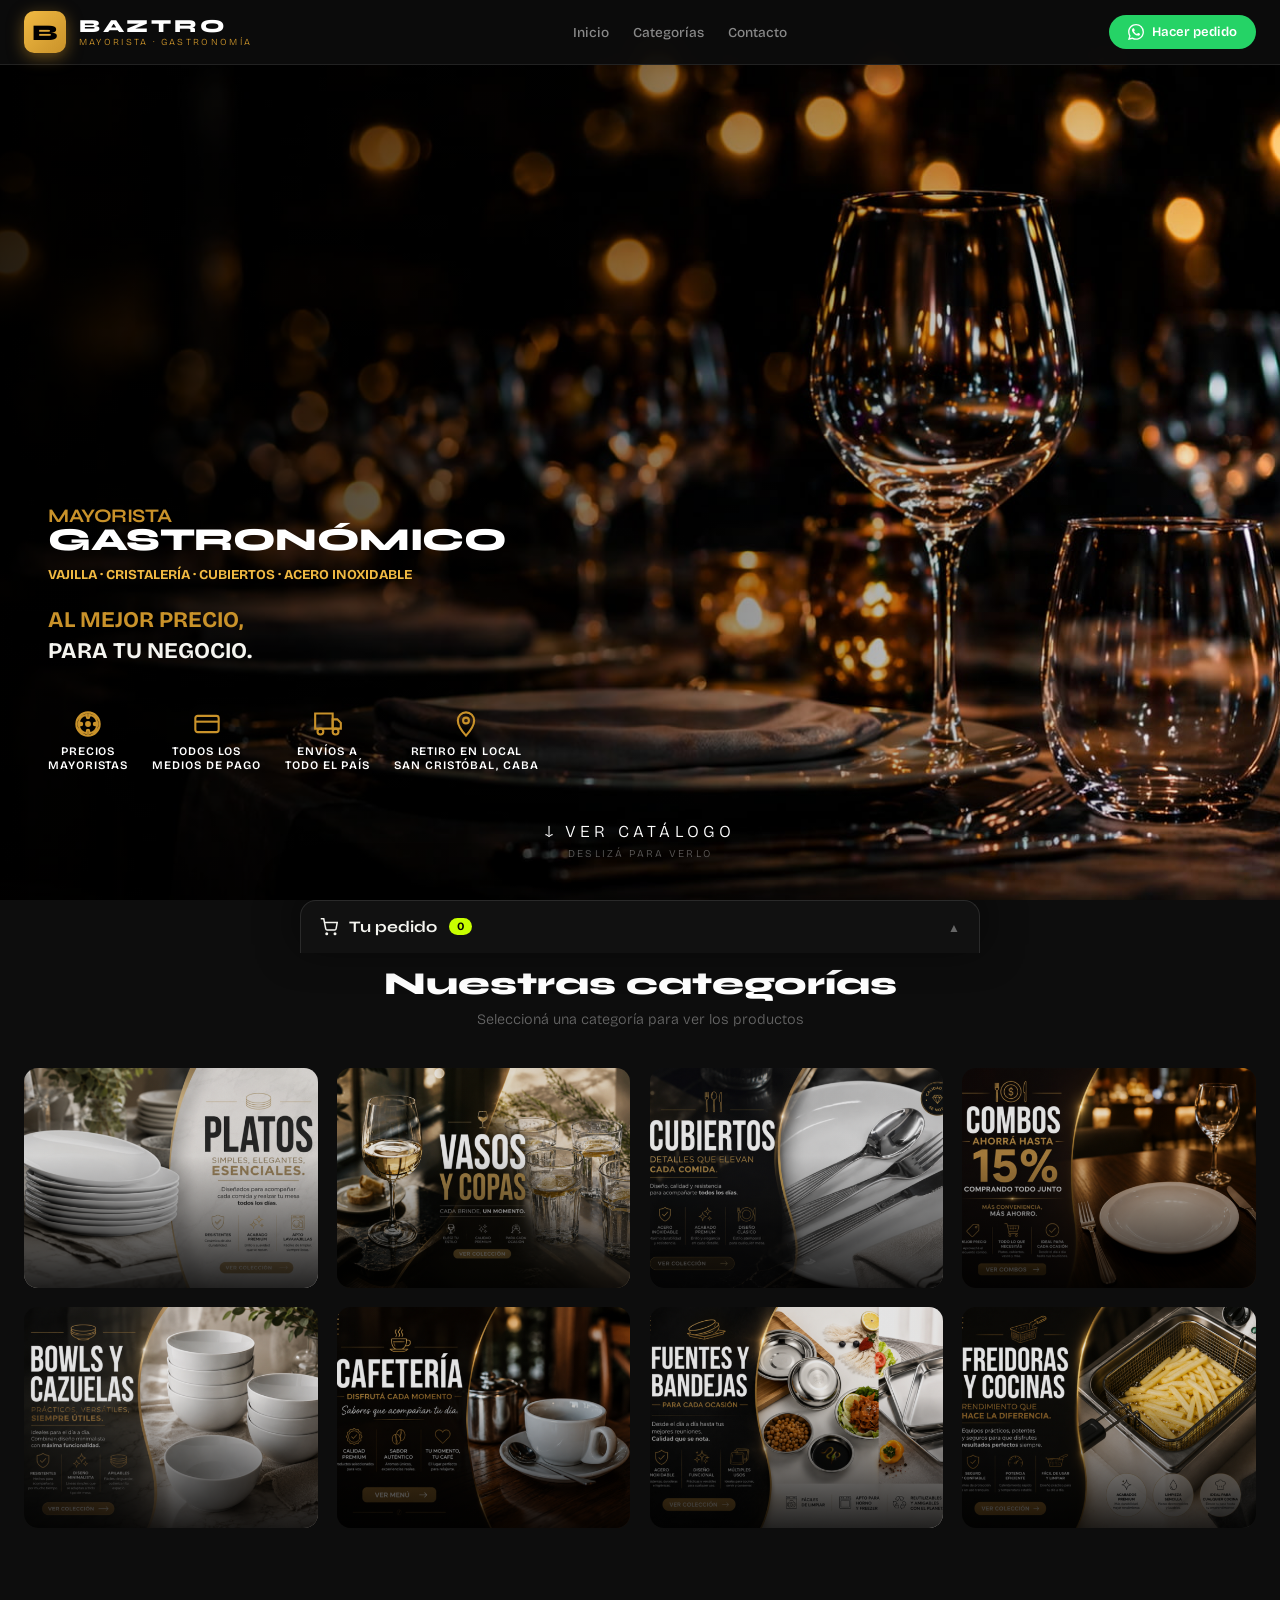
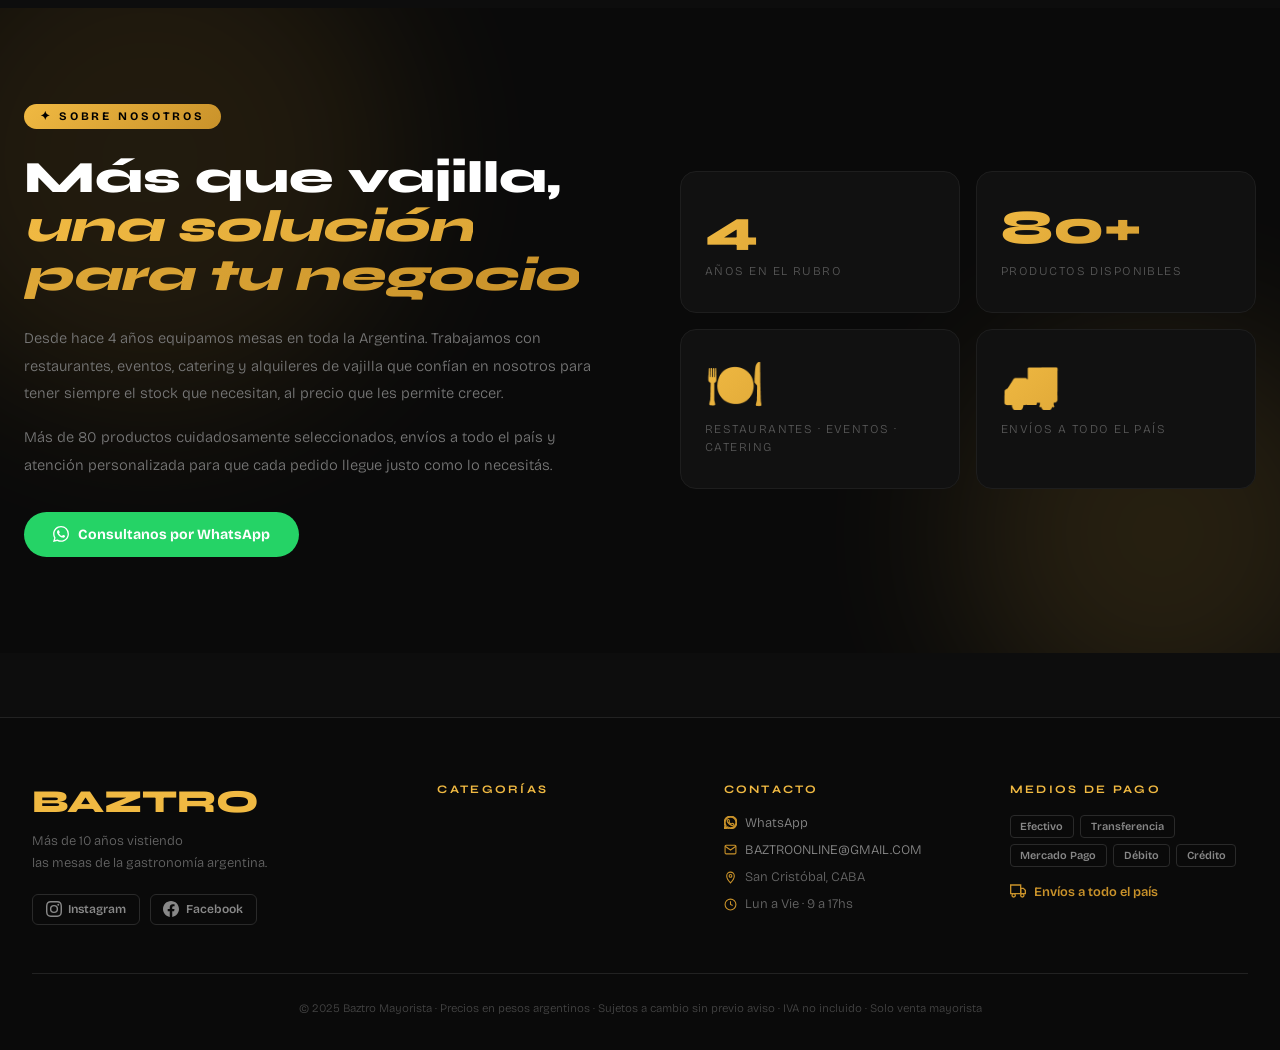
==== commit 8c54ba67: "arreglos visuales" ====
--- a/index.html
+++ b/index.html
@@ -44,18 +44,18 @@
 
   <!-- HEADER FIJO -->
   <header id="header">
-    <div class="header-inner">
-      <div class="logo" onclick="mostrarHome()" style="cursor:pointer">
-        <div class="logo-mark">B</div>
-        <div class="logo-text">
-          <span class="l1">BAZTRO</span>
-          <span class="l2">mayorista</span>
-        </div>
-      </div>
+<div class="header-inner">
+  <div class="logo" onclick="mostrarHome()" style="cursor:pointer">
+    <div class="logo-mark">B</div>
+    <div class="logo-text">
+      <span class="l1">BAZTRO</span>
+      <span class="l2">mayorista · gastronomía</span>
+    </div>
+  </div>
       <nav class="header-nav" id="header-nav">
         <a href="#" onclick="mostrarHome(); return false;">Inicio</a>
         <a href="#" onclick="mostrarHome(); setTimeout(()=>document.getElementById('categorias-section').scrollIntoView({behavior:'smooth'}),200); return false;">Categorías</a>
-        <a href="https://wa.me/5491168660232" target="_blank">Contacto</a>
+        <a href="#" onclick="mostrarHome(); setTimeout(()=>document.querySelector('.quienes-somos').scrollIntoView({behavior:'smooth'}),200); return false;">Contacto</a>
       </nav>
       <div class="header-right">
         <a class="wpp-pill" href="https://wa.me/5491168660232?text=Hola!%20Quiero%20hacer%20un%20pedido" target="_blank">
@@ -112,6 +112,43 @@
     </div>
     <div class="categorias-grid" id="categorias-grid"></div>
   </section>
+
+  <section class="quienes-somos">
+  <div class="qs-bg">
+    <div class="qs-blob qs-blob-1"></div>
+    <div class="qs-blob qs-blob-2"></div>
+  </div>
+  <div class="qs-inner">
+    <div class="qs-texto">
+      <span class="qs-tag">✦ Sobre nosotros</span>
+      <h2>Más que vajilla,<br><em>una solución para tu negocio</em></h2>
+      <p>Desde hace 4 años equipamos mesas en toda la Argentina. Trabajamos con restaurantes, eventos, catering y alquileres de vajilla que confían en nosotros para tener siempre el stock que necesitan, al precio que les permite crecer.</p>
+      <p>Más de 80 productos cuidadosamente seleccionados, envíos a todo el país y atención personalizada para que cada pedido llegue justo como lo necesitás.</p>
+      <a href="https://wa.me/5491168660232?text=Hola!%20Quiero%20saber%20más%20sobre%20Baztro%20Mayorista" target="_blank" class="qs-cta">
+        <svg width="16" height="16" viewBox="0 0 24 24" fill="currentColor"><path d="M17.472 14.382c-.297-.149-1.758-.867-2.03-.967-.273-.099-.471-.148-.67.15-.197.297-.767.966-.94 1.164-.173.199-.347.223-.644.075-.297-.15-1.255-.463-2.39-1.475-.883-.788-1.48-1.761-1.653-2.059-.173-.297-.018-.458.13-.606.134-.133.298-.347.446-.52.149-.174.198-.298.298-.497.099-.198.05-.371-.025-.52-.075-.149-.669-1.612-.916-2.207-.242-.579-.487-.5-.669-.51-.173-.008-.371-.01-.57-.01-.198 0-.52.074-.792.372-.272.297-1.04 1.016-1.04 2.479 0 1.462 1.065 2.875 1.213 3.074.149.198 2.096 3.2 5.077 4.487.709.306 1.262.489 1.694.625.712.227 1.36.195 1.871.118.571-.085 1.758-.719 2.006-1.413.248-.694.248-1.289.173-1.413-.074-.124-.272-.198-.57-.347m-5.421 7.403h-.004a9.87 9.87 0 01-5.031-1.378l-.361-.214-3.741.982.998-3.648-.235-.374a9.86 9.86 0 01-1.51-5.26c.001-5.45 4.436-9.884 9.888-9.884 2.64 0 5.122 1.03 6.988 2.898a9.825 9.825 0 012.893 6.994c-.003 5.45-4.437 9.884-9.885 9.884m8.413-18.297A11.815 11.815 0 0012.05 0C5.495 0 .16 5.335.157 11.892c0 2.096.547 4.142 1.588 5.945L.057 24l6.305-1.654a11.882 11.882 0 005.683 1.448h.005c6.554 0 11.89-5.335 11.893-11.893a11.821 11.821 0 00-3.48-8.413z"/></svg>
+        Consultanos por WhatsApp
+      </a>
+    </div>
+    <div class="qs-stats">
+      <div class="qs-stat">
+        <span class="qs-num">4</span>
+        <span class="qs-label">años en el rubro</span>
+      </div>
+      <div class="qs-stat">
+        <span class="qs-num">80+</span>
+        <span class="qs-label">productos disponibles</span>
+      </div>
+      <div class="qs-stat">
+        <span class="qs-num">🍽️</span>
+        <span class="qs-label">Restaurantes · Eventos · Catering</span>
+      </div>
+      <div class="qs-stat">
+        <span class="qs-num">🚚</span>
+        <span class="qs-label">Envíos a todo el país</span>
+      </div>
+    </div>
+  </div>
+</section>
 
   <!-- FOOTER -->
   <footer>
--- a/style.css
+++ b/style.css
@@ -90,30 +90,37 @@
 }
 
 .logo-mark {
-  width: 38px; height: 38px;
-  background: var(--doradoliviano);
+  width: 42px;
+  height: 42px;
+  background: linear-gradient(135deg, #F0B942 0%, #C9922A 100%);
+  border-radius: 10px;
+  display: flex;
+  align-items: center;
+  justify-content: center;
+  flex-shrink: 0;
+  box-shadow: 0 4px 16px rgba(201,146,42,.5);
+  font-family: var(--font-disp);
+  font-size: 1.4rem;
+  font-weight: 800;
   color: #000;
-  font-family: var(--font-disp);
-  font-weight: 800;
-  font-size: 1.2rem;
-  display: flex; align-items: center; justify-content: center;
-  border-radius: 8px;
-  flex-shrink: 0;
+  letter-spacing: -.02em;
 }
 
 .logo-text { display: flex; flex-direction: column; line-height: 1; }
 .l1 {
   font-family: var(--font-disp);
-  font-size: 1.05rem;
+  font-size: 1.15rem;
   font-weight: 800;
-  letter-spacing: .1em;
-  color: var(--white);
+  letter-spacing: .15em;
+  color: #fff;
+  line-height: 1;
 }
 .l2 {
-  font-size: .62rem;
-  letter-spacing: .3em;
-  color: var(--muted);
+  font-size: .58rem;
+  letter-spacing: .25em;
+  color: #C9922A;
   text-transform: uppercase;
+  margin-top: .15rem;
 }
 
 .wpp-pill {
@@ -1429,7 +1436,7 @@
 }
 
 .hamburger {
-  display: none;
+  display: none !important;
   flex-direction: column;
   gap: 4px;
   background: none;
@@ -1575,7 +1582,183 @@
     z-index: 499;
   }
   .header-nav.open { display: flex; }
-  .hamburger { display: flex; }
   .cat-page-titulo { font-size: .9rem; }
   .categorias-grid { grid-template-columns: repeat(2, 1fr); }
+}
+
+/* ── QUIÉNES SOMOS ──────────────────────────────────────────── */
+.quienes-somos {
+  position: relative;
+  padding: 6rem 1.5rem;
+  overflow: hidden;
+  background: #0a0a0a;
+}
+
+.qs-bg {
+  position: absolute;
+  inset: 0;
+  pointer-events: none;
+  overflow: hidden;
+}
+
+.qs-blob {
+  position: absolute;
+  border-radius: 50%;
+  filter: blur(80px);
+  opacity: .12;
+}
+
+.qs-blob-1 {
+  width: 500px; height: 500px;
+  background: #C9922A;
+  top: -100px; left: -100px;
+  animation: qsFloat 8s ease-in-out infinite alternate;
+}
+
+.qs-blob-2 {
+  width: 400px; height: 400px;
+  background: #F0B942;
+  bottom: -80px; right: -80px;
+  animation: qsFloat 10s ease-in-out infinite alternate-reverse;
+}
+
+@keyframes qsFloat {
+  from { transform: translate(0,0) scale(1); }
+  to   { transform: translate(30px, 20px) scale(1.1); }
+}
+
+.qs-inner {
+  max-width: 1280px;
+  margin: 0 auto;
+  display: grid;
+  grid-template-columns: 1fr 1fr;
+  gap: 5rem;
+  align-items: center;
+  position: relative;
+  z-index: 2;
+}
+
+.qs-tag {
+  display: inline-flex;
+  align-items: center;
+  gap: .5rem;
+  font-size: .72rem;
+  font-weight: 700;
+  letter-spacing: .25em;
+  text-transform: uppercase;
+  color: #000;
+  background: linear-gradient(135deg, #F0B942, #C9922A);
+  padding: .35rem 1rem;
+  border-radius: 99px;
+  margin-bottom: 1.5rem;
+}
+
+.qs-texto h2 {
+  font-family: var(--font-disp);
+  font-size: clamp(2rem, 3.5vw, 3.2rem);
+  font-weight: 800;
+  color: #fff;
+  line-height: 1.1;
+  margin-bottom: 1.5rem;
+}
+
+.qs-texto h2 em {
+  font-style: italic;
+  background: linear-gradient(90deg, #F0B942, #C9922A);
+  -webkit-background-clip: text;
+  -webkit-text-fill-color: transparent;
+  background-clip: text;
+}
+
+.qs-texto p {
+  font-size: .92rem;
+  color: #777;
+  line-height: 1.9;
+  margin-bottom: 1rem;
+}
+
+.qs-cta {
+  display: inline-flex;
+  align-items: center;
+  gap: .6rem;
+  margin-top: 1rem;
+  background: #25D366;
+  color: #fff;
+  text-decoration: none;
+  font-size: .88rem;
+  font-weight: 700;
+  padding: .85rem 1.8rem;
+  border-radius: 99px;
+  transition: transform .2s, box-shadow .2s;
+  box-shadow: 0 0 0 0 rgba(37,211,102,0);
+}
+.qs-cta:hover {
+  transform: translateY(-3px);
+  box-shadow: 0 8px 24px rgba(37,211,102,.4);
+}
+
+.qs-stats {
+  display: grid;
+  grid-template-columns: 1fr 1fr;
+  gap: 1rem;
+}
+
+.qs-stat {
+  background: #111;
+  border: 1px solid #1e1e1e;
+  border-radius: 16px;
+  padding: 2rem 1.5rem;
+  display: flex;
+  flex-direction: column;
+  gap: .6rem;
+  position: relative;
+  overflow: hidden;
+  transition: transform .3s, border-color .3s, box-shadow .3s;
+}
+
+.qs-stat::before {
+  content: '';
+  position: absolute;
+  top: 0; left: 0; right: 0;
+  height: 3px;
+  background: linear-gradient(90deg, #F0B942, #C9922A);
+  opacity: 0;
+  transition: opacity .3s;
+}
+
+.qs-stat:hover {
+  transform: translateY(-6px);
+  border-color: #C9922A40;
+  box-shadow: 0 16px 40px rgba(0,0,0,.3), 0 0 0 1px #C9922A20;
+}
+
+.qs-stat:hover::before { opacity: 1; }
+
+.qs-num {
+  font-family: var(--font-disp);
+  font-size: 3rem;
+  font-weight: 800;
+  background: linear-gradient(135deg, #F0B942, #C9922A);
+  -webkit-background-clip: text;
+  -webkit-text-fill-color: transparent;
+  background-clip: text;
+  line-height: 1;
+}
+
+.qs-label {
+  font-size: .75rem;
+  color: #555;
+  text-transform: uppercase;
+  letter-spacing: .12em;
+  line-height: 1.5;
+}
+
+@media (max-width: 768px) {
+  .qs-inner {
+    grid-template-columns: 1fr;
+    gap: 3rem;
+  }
+  .qs-stats {
+    grid-template-columns: 1fr 1fr;
+  }
 }
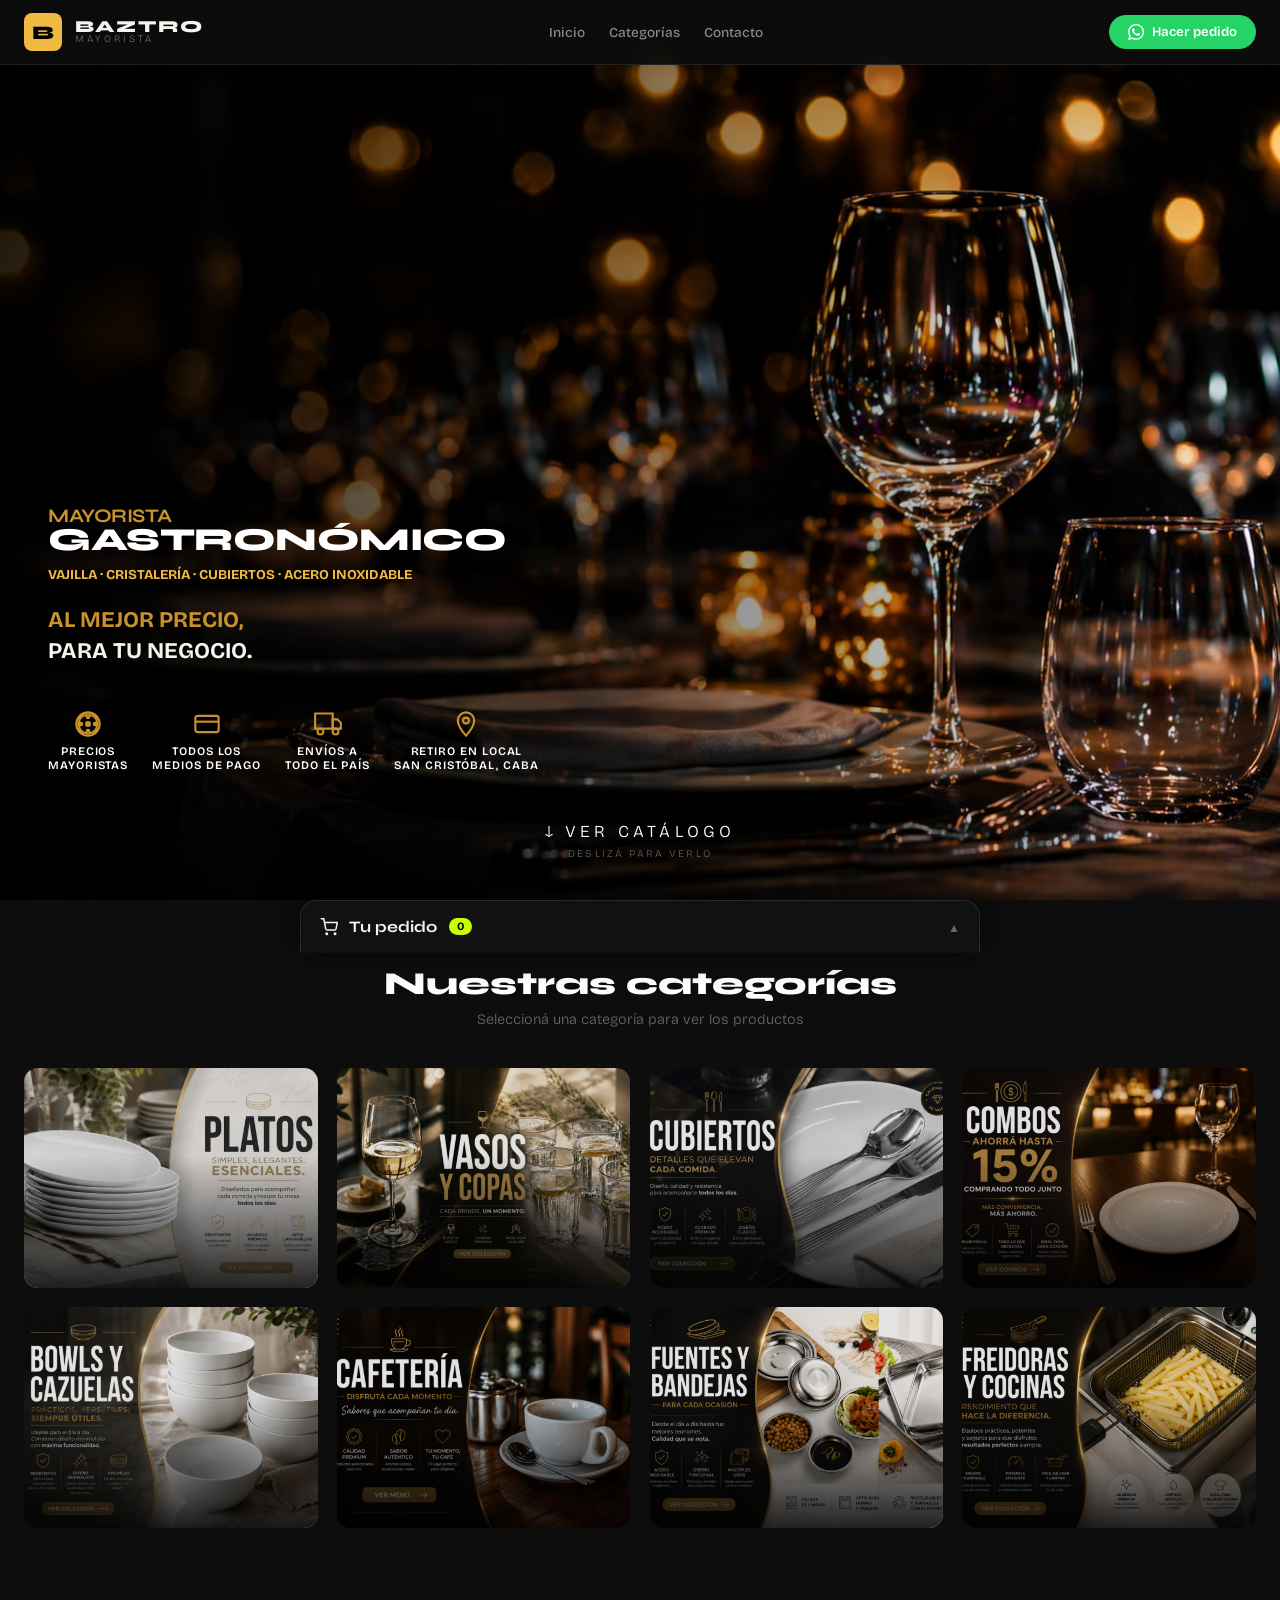
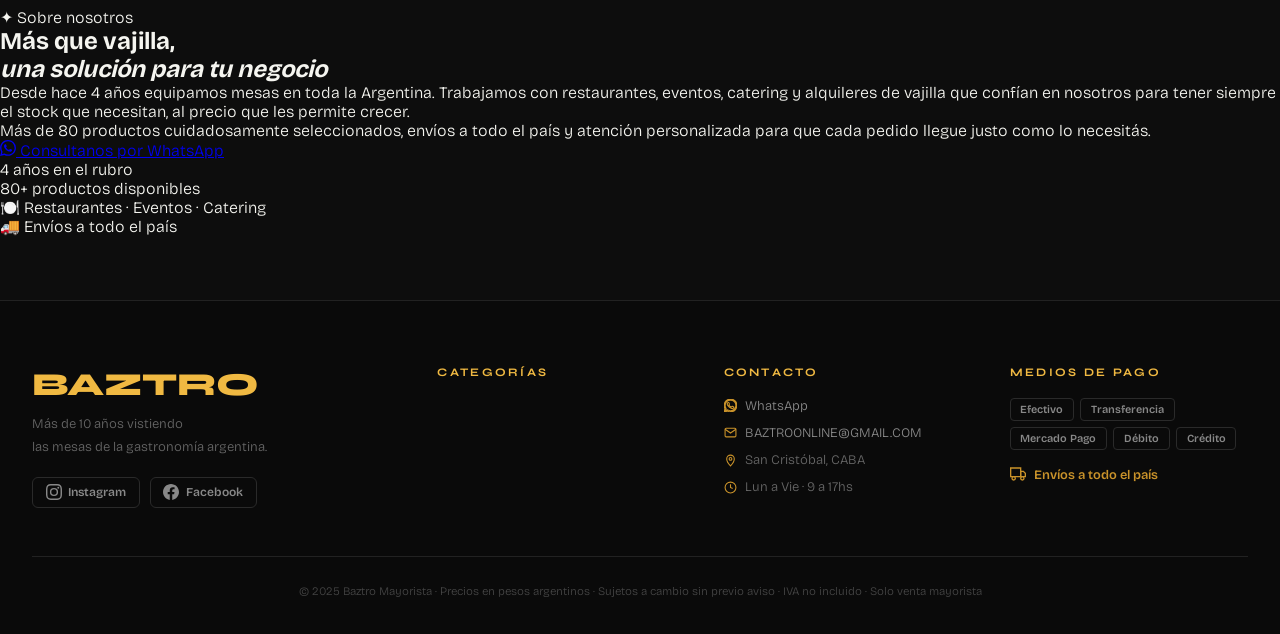
==== commit 0305152b: "arreglo wpp" ====
--- a/index.html
+++ b/index.html
@@ -49,7 +49,7 @@
     <div class="logo-mark">B</div>
     <div class="logo-text">
       <span class="l1">BAZTRO</span>
-      <span class="l2">mayorista · gastronomía</span>
+      <span class="l2">mayorista</span>
     </div>
   </div>
       <nav class="header-nav" id="header-nav">
--- a/style.css
+++ b/style.css
@@ -90,37 +90,30 @@
 }
 
 .logo-mark {
-  width: 42px;
-  height: 42px;
-  background: linear-gradient(135deg, #F0B942 0%, #C9922A 100%);
-  border-radius: 10px;
-  display: flex;
-  align-items: center;
-  justify-content: center;
+  width: 38px; height: 38px;
+  background: var(--doradoliviano);
+  color: #000;
+  font-family: var(--font-disp);
+  font-weight: 800;
+  font-size: 1.2rem;
+  display: flex; align-items: center; justify-content: center;
+  border-radius: 8px;
   flex-shrink: 0;
-  box-shadow: 0 4px 16px rgba(201,146,42,.5);
-  font-family: var(--font-disp);
-  font-size: 1.4rem;
-  font-weight: 800;
-  color: #000;
-  letter-spacing: -.02em;
 }
 
 .logo-text { display: flex; flex-direction: column; line-height: 1; }
 .l1 {
   font-family: var(--font-disp);
-  font-size: 1.15rem;
+  font-size: 1.05rem;
   font-weight: 800;
-  letter-spacing: .15em;
-  color: #fff;
-  line-height: 1;
+  letter-spacing: .1em;
+  color: var(--white);
 }
 .l2 {
-  font-size: .58rem;
-  letter-spacing: .25em;
-  color: #C9922A;
+  font-size: .62rem;
+  letter-spacing: .3em;
+  color: var(--muted);
   text-transform: uppercase;
-  margin-top: .15rem;
 }
 
 .wpp-pill {
@@ -1568,6 +1561,13 @@
 }
 
 @media (max-width: 768px) {
+  .wpp-pill span {
+  display: none;
+}
+
+.wpp-pill {
+  padding: .5rem .7rem;
+}
   .header-nav {
     display: none;
     position: fixed;
@@ -1584,181 +1584,4 @@
   .header-nav.open { display: flex; }
   .cat-page-titulo { font-size: .9rem; }
   .categorias-grid { grid-template-columns: repeat(2, 1fr); }
-}
-
-/* ── QUIÉNES SOMOS ──────────────────────────────────────────── */
-.quienes-somos {
-  position: relative;
-  padding: 6rem 1.5rem;
-  overflow: hidden;
-  background: #0a0a0a;
-}
-
-.qs-bg {
-  position: absolute;
-  inset: 0;
-  pointer-events: none;
-  overflow: hidden;
-}
-
-.qs-blob {
-  position: absolute;
-  border-radius: 50%;
-  filter: blur(80px);
-  opacity: .12;
-}
-
-.qs-blob-1 {
-  width: 500px; height: 500px;
-  background: #C9922A;
-  top: -100px; left: -100px;
-  animation: qsFloat 8s ease-in-out infinite alternate;
-}
-
-.qs-blob-2 {
-  width: 400px; height: 400px;
-  background: #F0B942;
-  bottom: -80px; right: -80px;
-  animation: qsFloat 10s ease-in-out infinite alternate-reverse;
-}
-
-@keyframes qsFloat {
-  from { transform: translate(0,0) scale(1); }
-  to   { transform: translate(30px, 20px) scale(1.1); }
-}
-
-.qs-inner {
-  max-width: 1280px;
-  margin: 0 auto;
-  display: grid;
-  grid-template-columns: 1fr 1fr;
-  gap: 5rem;
-  align-items: center;
-  position: relative;
-  z-index: 2;
-}
-
-.qs-tag {
-  display: inline-flex;
-  align-items: center;
-  gap: .5rem;
-  font-size: .72rem;
-  font-weight: 700;
-  letter-spacing: .25em;
-  text-transform: uppercase;
-  color: #000;
-  background: linear-gradient(135deg, #F0B942, #C9922A);
-  padding: .35rem 1rem;
-  border-radius: 99px;
-  margin-bottom: 1.5rem;
-}
-
-.qs-texto h2 {
-  font-family: var(--font-disp);
-  font-size: clamp(2rem, 3.5vw, 3.2rem);
-  font-weight: 800;
-  color: #fff;
-  line-height: 1.1;
-  margin-bottom: 1.5rem;
-}
-
-.qs-texto h2 em {
-  font-style: italic;
-  background: linear-gradient(90deg, #F0B942, #C9922A);
-  -webkit-background-clip: text;
-  -webkit-text-fill-color: transparent;
-  background-clip: text;
-}
-
-.qs-texto p {
-  font-size: .92rem;
-  color: #777;
-  line-height: 1.9;
-  margin-bottom: 1rem;
-}
-
-.qs-cta {
-  display: inline-flex;
-  align-items: center;
-  gap: .6rem;
-  margin-top: 1rem;
-  background: #25D366;
-  color: #fff;
-  text-decoration: none;
-  font-size: .88rem;
-  font-weight: 700;
-  padding: .85rem 1.8rem;
-  border-radius: 99px;
-  transition: transform .2s, box-shadow .2s;
-  box-shadow: 0 0 0 0 rgba(37,211,102,0);
-}
-.qs-cta:hover {
-  transform: translateY(-3px);
-  box-shadow: 0 8px 24px rgba(37,211,102,.4);
-}
-
-.qs-stats {
-  display: grid;
-  grid-template-columns: 1fr 1fr;
-  gap: 1rem;
-}
-
-.qs-stat {
-  background: #111;
-  border: 1px solid #1e1e1e;
-  border-radius: 16px;
-  padding: 2rem 1.5rem;
-  display: flex;
-  flex-direction: column;
-  gap: .6rem;
-  position: relative;
-  overflow: hidden;
-  transition: transform .3s, border-color .3s, box-shadow .3s;
-}
-
-.qs-stat::before {
-  content: '';
-  position: absolute;
-  top: 0; left: 0; right: 0;
-  height: 3px;
-  background: linear-gradient(90deg, #F0B942, #C9922A);
-  opacity: 0;
-  transition: opacity .3s;
-}
-
-.qs-stat:hover {
-  transform: translateY(-6px);
-  border-color: #C9922A40;
-  box-shadow: 0 16px 40px rgba(0,0,0,.3), 0 0 0 1px #C9922A20;
-}
-
-.qs-stat:hover::before { opacity: 1; }
-
-.qs-num {
-  font-family: var(--font-disp);
-  font-size: 3rem;
-  font-weight: 800;
-  background: linear-gradient(135deg, #F0B942, #C9922A);
-  -webkit-background-clip: text;
-  -webkit-text-fill-color: transparent;
-  background-clip: text;
-  line-height: 1;
-}
-
-.qs-label {
-  font-size: .75rem;
-  color: #555;
-  text-transform: uppercase;
-  letter-spacing: .12em;
-  line-height: 1.5;
-}
-
-@media (max-width: 768px) {
-  .qs-inner {
-    grid-template-columns: 1fr;
-    gap: 3rem;
-  }
-  .qs-stats {
-    grid-template-columns: 1fr 1fr;
-  }
 }
